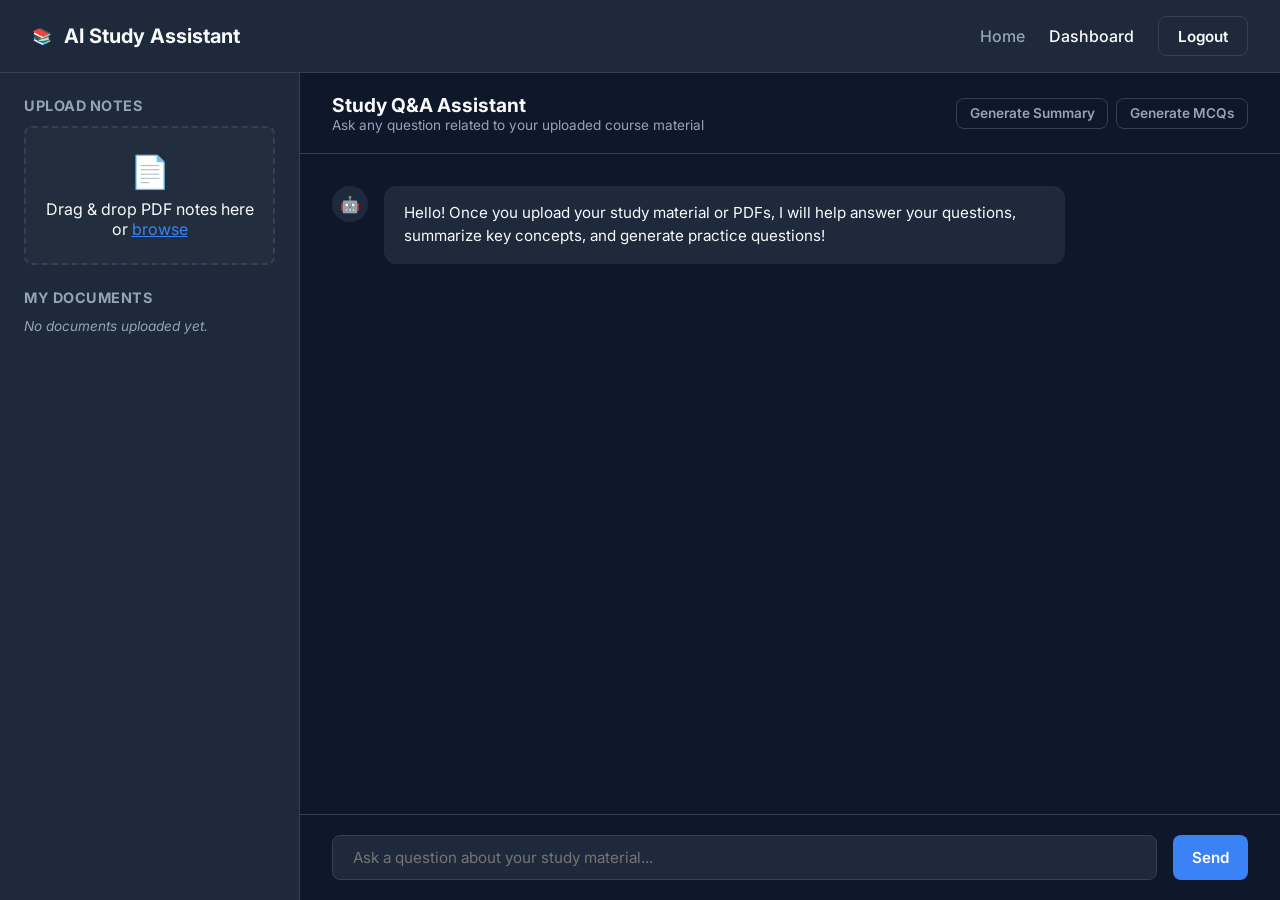
==== frontend/dashboard.html @ 19954a59 "Initial project setup with Flask backend structure and frontend templates" ====
<!DOCTYPE html>
<html lang="en">
<head>
    <meta charset="UTF-8">
    <meta name="viewport" content="width=device-width, initial-scale=1.0">
    <title>Dashboard - AI College Study Assistant</title>
    <link rel="stylesheet" href="css/style.css">
    <link href="https://fonts.googleapis.com/css2?family=Inter:wght@400;500;600;700&display=swap" rel="stylesheet">
</head>
<body class="dashboard-body">
    <!-- Navigation Bar -->
    <header class="navbar">
        <div class="logo">
            <span class="logo-icon">📚</span>
            <h1>AI Study Assistant</h1>
        </div>
        <nav>
            <a href="index.html" class="nav-link">Home</a>
            <a href="dashboard.html" class="nav-link active">Dashboard</a>
            <a href="login.html" class="btn btn-secondary">Logout</a>
        </nav>
    </header>

    <!-- Main Workspace Layout -->
    <div class="app-layout">
        <!-- Sidebar: Upload & Documents List -->
        <aside class="sidebar">
            <div class="sidebar-section">
                <h3>Upload Notes</h3>
                <div class="upload-zone" id="upload-dropzone">
                    <span class="upload-icon">📄</span>
                    <p>Drag & drop PDF notes here or <span class="highlight">browse</span></p>
                    <input type="file" id="pdf-file-input" accept=".pdf" style="display: none;">
                </div>
            </div>

            <div class="sidebar-section">
                <h3>My Documents</h3>
                <div id="document-list" class="document-list">
                    <p class="empty-state">No documents uploaded yet.</p>
                </div>
            </div>
        </aside>

        <!-- Main Chat / Q&A Area -->
        <main class="chat-container">
            <div class="chat-header">
                <div>
                    <h2>Study Q&A Assistant</h2>
                    <p class="subtitle">Ask any question related to your uploaded course material</p>
                </div>
                <div class="chat-actions">
                    <button class="btn btn-sm btn-outline" disabled>Generate Summary</button>
                    <button class="btn btn-sm btn-outline" disabled>Generate MCQs</button>
                </div>
            </div>

            <div class="chat-messages" id="chat-messages">
                <div class="message ai-message">
                    <div class="avatar">🤖</div>
                    <div class="message-content">
                        <p>Hello! Once you upload your study material or PDFs, I will help answer your questions, summarize key concepts, and generate practice questions!</p>
                    </div>
                </div>
            </div>

            <div class="chat-input-area">
                <input type="text" id="chat-input" placeholder="Ask a question about your study material..." autocomplete="off">
                <button id="send-btn" class="btn btn-primary">Send</button>
            </div>
        </main>
    </div>

    <script src="js/main.js"></script>
    <script src="js/chat.js"></script>
</body>
</html>
---- frontend/css/style.css ----
/* AI College Study Assistant Stylesheet */

:root {
    --bg-primary: #0f172a;
    --bg-secondary: #1e293b;
    --bg-card: #1e293b;
    --text-primary: #f8fafc;
    --text-secondary: #94a3b8;
    --accent-color: #3b82f6;
    --accent-hover: #2563eb;
    --border-color: #334155;
    --success-color: #10b981;
    --danger-color: #ef4444;
}

* {
    margin: 0;
    padding: 0;
    box-sizing: border-box;
    font-family: 'Inter', -apple-system, BlinkMacSystemFont, 'Segoe UI', Roboto, sans-serif;
}

body {
    background-color: var(--bg-primary);
    color: var(--text-primary);
    min-height: 100vh;
    display: flex;
    flex-direction: column;
}

/* Navbar */
.navbar {
    display: flex;
    justify-content: space-between;
    align-items: center;
    padding: 1rem 2rem;
    background-color: var(--bg-secondary);
    border-bottom: 1px solid var(--border-color);
}

.logo {
    display: flex;
    align-items: center;
    gap: 0.75rem;
}

.logo h1 {
    font-size: 1.25rem;
    font-weight: 700;
}

nav {
    display: flex;
    align-items: center;
    gap: 1.5rem;
}

.nav-link {
    color: var(--text-secondary);
    text-decoration: none;
    font-weight: 500;
    transition: color 0.2s;
}

.nav-link:hover, .nav-link.active {
    color: var(--text-primary);
}

/* Buttons */
.btn {
    padding: 0.6rem 1.2rem;
    border-radius: 8px;
    font-weight: 600;
    cursor: pointer;
    text-decoration: none;
    border: none;
    transition: all 0.2s ease-in-out;
    display: inline-flex;
    align-items: center;
    justify-content: center;
    font-size: 0.95rem;
}

.btn-primary {
    background-color: var(--accent-color);
    color: #ffffff;
}

.btn-primary:hover {
    background-color: var(--accent-hover);
}

.btn-secondary {
    background-color: transparent;
    border: 1px solid var(--border-color);
    color: var(--text-primary);
}

.btn-secondary:hover {
    background-color: var(--border-color);
}

.btn-outline {
    background: transparent;
    border: 1px solid var(--border-color);
    color: var(--text-secondary);
}

.btn-sm {
    padding: 0.4rem 0.8rem;
    font-size: 0.85rem;
}

.btn-block {
    width: 100%;
}

/* Hero Section */
.hero-section {
    flex: 1;
    display: flex;
    align-items: center;
    justify-content: center;
    text-align: center;
    padding: 3rem 1.5rem;
}

.hero-content {
    max-width: 700px;
}

.badge {
    display: inline-block;
    padding: 0.35rem 0.8rem;
    background-color: rgba(59, 130, 246, 0.15);
    color: var(--accent-color);
    border-radius: 50px;
    font-size: 0.85rem;
    font-weight: 600;
    margin-bottom: 1.5rem;
}

.hero-content h2 {
    font-size: 2.75rem;
    font-weight: 800;
    line-height: 1.2;
    margin-bottom: 1.25rem;
}

.hero-content p {
    color: var(--text-secondary);
    font-size: 1.15rem;
    line-height: 1.6;
    margin-bottom: 2rem;
}

.hero-actions {
    display: flex;
    justify-content: center;
    gap: 1rem;
    margin-bottom: 2rem;
}

/* Status Card */
.status-card {
    display: inline-flex;
    align-items: center;
    gap: 0.6rem;
    background-color: var(--bg-secondary);
    border: 1px solid var(--border-color);
    padding: 0.6rem 1.2rem;
    border-radius: 50px;
    font-size: 0.875rem;
}

.status-dot {
    width: 10px;
    height: 10px;
    border-radius: 50%;
    background-color: #eab308;
}

.status-dot.online {
    background-color: var(--success-color);
    box-shadow: 0 0 8px var(--success-color);
}

.status-dot.offline {
    background-color: var(--danger-color);
}

/* Auth Pages */
.auth-body {
    display: flex;
    align-items: center;
    justify-content: center;
    min-height: 100vh;
}

.auth-card {
    background-color: var(--bg-secondary);
    border: 1px solid var(--border-color);
    border-radius: 12px;
    padding: 2.5rem;
    width: 100%;
    max-width: 420px;
}

.auth-header {
    text-align: center;
    margin-bottom: 2rem;
}

.auth-header h2 {
    font-size: 1.6rem;
    margin-top: 0.5rem;
}

.auth-header p {
    color: var(--text-secondary);
    font-size: 0.9rem;
    margin-top: 0.25rem;
}

.form-group {
    margin-bottom: 1.25rem;
}

.form-group label {
    display: block;
    margin-bottom: 0.5rem;
    font-size: 0.875rem;
    font-weight: 500;
}

.form-group input {
    width: 100%;
    padding: 0.75rem;
    background-color: var(--bg-primary);
    border: 1px solid var(--border-color);
    border-radius: 6px;
    color: var(--text-primary);
    font-size: 0.95rem;
    outline: none;
}

.form-group input:focus {
    border-color: var(--accent-color);
}

.auth-footer {
    margin-top: 1.5rem;
    text-align: center;
    font-size: 0.875rem;
    color: var(--text-secondary);
}

.auth-footer a {
    color: var(--accent-color);
    text-decoration: none;
}

/* Dashboard Layout */
.app-layout {
    display: flex;
    flex: 1;
    overflow: hidden;
}

.sidebar {
    width: 300px;
    background-color: var(--bg-secondary);
    border-right: 1px solid var(--border-color);
    padding: 1.5rem;
    display: flex;
    flex-direction: column;
    gap: 1.5rem;
}

.sidebar-section h3 {
    font-size: 0.9rem;
    text-transform: uppercase;
    color: var(--text-secondary);
    margin-bottom: 0.75rem;
    letter-spacing: 0.5px;
}

.upload-zone {
    border: 2px dashed var(--border-color);
    border-radius: 8px;
    padding: 1.5rem 1rem;
    text-align: center;
    cursor: pointer;
    background-color: rgba(255, 255, 255, 0.02);
    transition: border-color 0.2s;
}

.upload-zone:hover {
    border-color: var(--accent-color);
}

.upload-icon {
    font-size: 2rem;
    display: block;
    margin-bottom: 0.5rem;
}

.highlight {
    color: var(--accent-color);
    text-decoration: underline;
}

.document-list .empty-state {
    color: var(--text-secondary);
    font-size: 0.85rem;
    font-style: italic;
}

/* Chat Area */
.chat-container {
    flex: 1;
    display: flex;
    flex-direction: column;
    background-color: var(--bg-primary);
}

.chat-header {
    padding: 1.25rem 2rem;
    border-bottom: 1px solid var(--border-color);
    display: flex;
    justify-content: space-between;
    align-items: center;
}

.chat-header h2 {
    font-size: 1.2rem;
}

.subtitle {
    color: var(--text-secondary);
    font-size: 0.85rem;
}

.chat-actions {
    display: flex;
    gap: 0.5rem;
}

.chat-messages {
    flex: 1;
    padding: 2rem;
    overflow-y: auto;
    display: flex;
    flex-direction: column;
    gap: 1.25rem;
}

.message {
    display: flex;
    gap: 1rem;
    max-width: 80%;
}

.ai-message {
    align-self: flex-start;
}

.avatar {
    width: 36px;
    height: 36px;
    border-radius: 50%;
    background-color: var(--bg-secondary);
    display: flex;
    align-items: center;
    justify-content: center;
    flex-shrink: 0;
}

.message-content {
    background-color: var(--bg-secondary);
    padding: 1rem 1.25rem;
    border-radius: 12px;
    line-height: 1.5;
    font-size: 0.95rem;
}

.chat-input-area {
    padding: 1.25rem 2rem;
    border-top: 1px solid var(--border-color);
    display: flex;
    gap: 1rem;
}

.chat-input-area input {
    flex: 1;
    padding: 0.75rem 1.25rem;
    background-color: var(--bg-secondary);
    border: 1px solid var(--border-color);
    border-radius: 8px;
    color: var(--text-primary);
    font-size: 0.95rem;
    outline: none;
}

.chat-input-area input:focus {
    border-color: var(--accent-color);
}
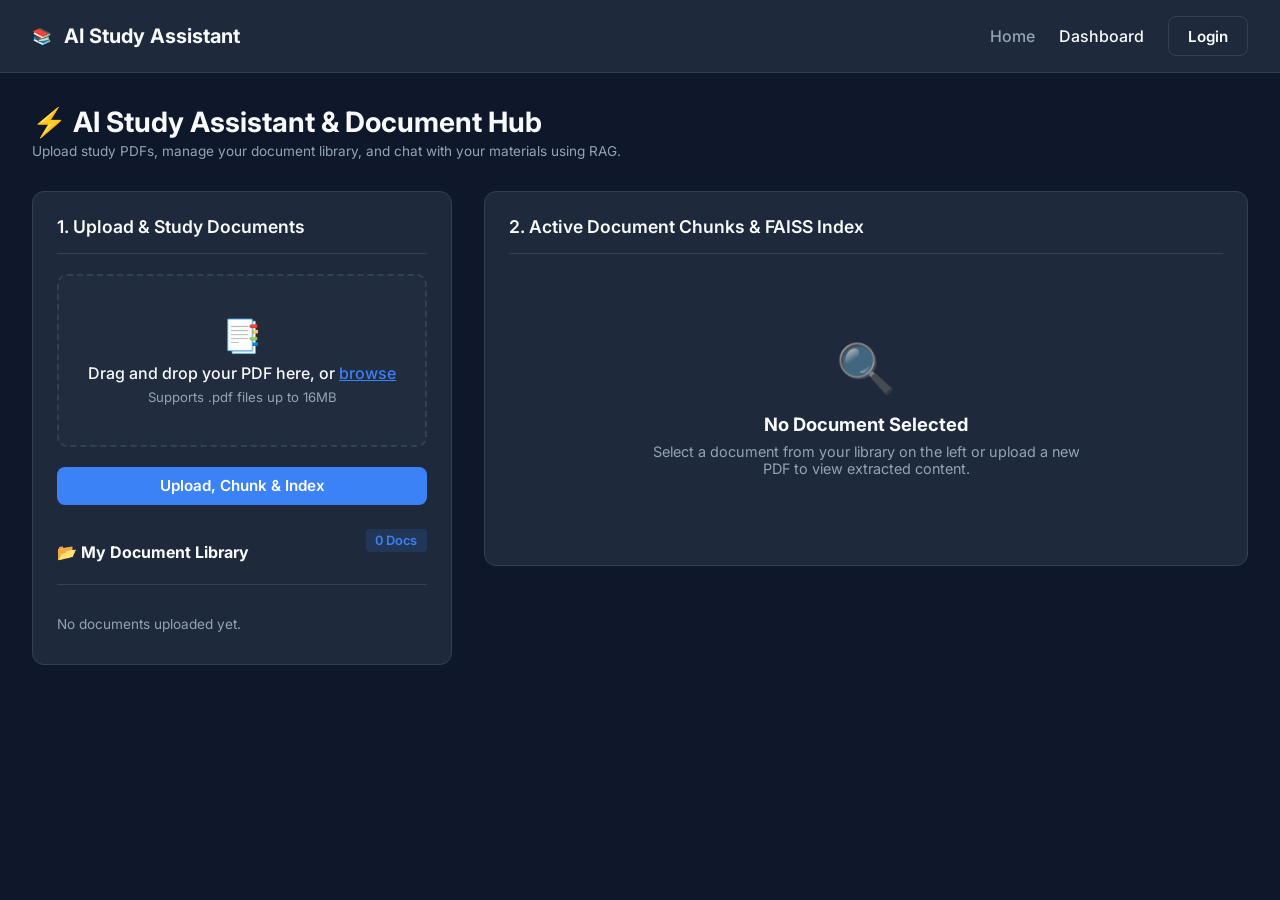
==== commit 8ddeb1f1: "feat(rag): repair and complete AI College Study Assistant RAG pipeline with security, auth, study fe" ====
--- a/frontend/dashboard.html
+++ b/frontend/dashboard.html
@@ -3,12 +3,12 @@
 <head>
     <meta charset="UTF-8">
     <meta name="viewport" content="width=device-width, initial-scale=1.0">
-    <title>Dashboard - AI College Study Assistant</title>
+    <title>FAISS Semantic Retrieval - AI College Study Assistant</title>
     <link rel="stylesheet" href="css/style.css">
     <link href="https://fonts.googleapis.com/css2?family=Inter:wght@400;500;600;700&display=swap" rel="stylesheet">
 </head>
 <body class="dashboard-body">
-    <!-- Navigation Bar -->
+    <!-- Top Navigation -->
     <header class="navbar">
         <div class="logo">
             <span class="logo-icon">📚</span>
@@ -17,61 +17,380 @@
         <nav>
             <a href="index.html" class="nav-link">Home</a>
             <a href="dashboard.html" class="nav-link active">Dashboard</a>
-            <a href="login.html" class="btn btn-secondary">Logout</a>
+            <div id="user-nav-area" class="user-nav-box">
+                <span id="user-display-name" class="user-profile-badge hidden">Student</span>
+                <button id="logout-btn" class="btn btn-secondary btn-sm hidden">Logout</button>
+                <a href="login.html" id="login-nav-btn" class="btn btn-secondary">Login</a>
+            </div>
         </nav>
     </header>
 
-    <!-- Main Workspace Layout -->
-    <div class="app-layout">
-        <!-- Sidebar: Upload & Documents List -->
-        <aside class="sidebar">
-            <div class="sidebar-section">
-                <h3>Upload Notes</h3>
-                <div class="upload-zone" id="upload-dropzone">
-                    <span class="upload-icon">📄</span>
-                    <p>Drag & drop PDF notes here or <span class="highlight">browse</span></p>
-                    <input type="file" id="pdf-file-input" accept=".pdf" style="display: none;">
-                </div>
-            </div>
-
-            <div class="sidebar-section">
-                <h3>My Documents</h3>
-                <div id="document-list" class="document-list">
-                    <p class="empty-state">No documents uploaded yet.</p>
-                </div>
-            </div>
-        </aside>
-
-        <!-- Main Chat / Q&A Area -->
-        <main class="chat-container">
-            <div class="chat-header">
+    <!-- Main Workspace -->
+    <main class="dashboard-container">
+        <div class="container-header">
+            <h2>⚡ AI Study Assistant & Document Hub</h2>
+            <p class="subtitle">Upload study PDFs, manage your document library, and chat with your materials using RAG.</p>
+        </div>
+
+        <div class="dashboard-grid">
+            <!-- Left Card: Upload & Document Library -->
+            <section class="card upload-card">
+                <div class="card-header">
+                    <h3>1. Upload & Study Documents</h3>
+                </div>
+
+                <div class="upload-dropzone" id="dropzone">
+                    <span class="upload-icon">📑</span>
+                    <p class="dropzone-text">Drag and drop your PDF here, or <span class="highlight">browse</span></p>
+                    <p class="dropzone-subtext">Supports .pdf files up to 16MB</p>
+                    <input type="file" id="pdf-file-input" accept=".pdf" class="file-input-hidden">
+                </div>
+
+                <!-- Selected File Display -->
+                <div id="selected-file-info" class="selected-file-info hidden">
+                    <span class="file-icon">📎</span>
+                    <span id="selected-file-name" class="file-name">filename.pdf</span>
+                    <span id="selected-file-size" class="file-size">(0 KB)</span>
+                    <button type="button" id="remove-file-btn" class="btn-icon" title="Remove file">✕</button>
+                </div>
+
+                <!-- Upload Trigger Button -->
+                <div class="upload-actions">
+                    <button id="upload-btn" class="btn btn-primary btn-block" disabled>
+                        <span>Upload, Chunk & Index</span>
+                    </button>
+                </div>
+
+                <!-- Status & Alerts -->
+                <div id="status-box" class="status-box hidden">
+                    <div class="status-icon" id="status-icon">⏳</div>
+                    <div class="status-content">
+                        <p id="status-title" class="status-title">Processing...</p>
+                        <p id="status-details" class="status-details"></p>
+                    </div>
+                </div>
+
+                <!-- Document Library List -->
+                <div class="doc-library-section">
+                    <div class="card-header" style="margin-top: 1.5rem; padding-bottom: 0.5rem;">
+                        <h4>📂 My Document Library</h4>
+                        <span class="badge badge-info" id="doc-library-count">0 Docs</span>
+                    </div>
+                    <div id="doc-library-list" class="doc-list">
+                        <p class="text-muted" style="font-size: 0.85rem; padding: 0.5rem 0;">No documents uploaded yet.</p>
+                    </div>
+                </div>
+            </section>
+
+            <!-- Right Card: Extracted Content Viewer -->
+            <section class="card results-card">
+                <div class="card-header">
+                    <h3>2. Active Document Chunks & FAISS Index</h3>
+                    <div id="stats-badges" class="stats-badges hidden">
+                        <span class="badge badge-info" id="badge-pages">0 Pages</span>
+                        <span class="badge badge-accent" id="badge-chunks">0 Chunks</span>
+                        <span class="badge badge-warning" id="badge-embeddings">Embeddings</span>
+                        <span class="badge badge-purple" id="badge-faiss">FAISS Index</span>
+                    </div>
+                </div>
+
+                <!-- Empty State Placeholder -->
+                <div id="empty-results-state" class="empty-results-state">
+                    <span class="empty-icon">🔍</span>
+                    <h4>No Document Selected</h4>
+                    <p>Select a document from your library on the left or upload a new PDF to view extracted content.</p>
+                </div>
+
+                <!-- Results Content (hidden until upload/selection completes) -->
+                <div id="results-wrapper" class="results-wrapper hidden">
+                    <!-- Document Metadata Summary -->
+                    <div class="doc-meta-bar">
+                        <div>
+                            <strong id="meta-filename">filename.pdf</strong>
+                            <p id="meta-doc-id" class="text-muted" style="font-family: monospace; font-size: 0.8rem;"></p>
+                            <p id="meta-status-message" class="text-muted"></p>
+                        </div>
+                        <div class="doc-meta-actions" style="display: flex; gap: 0.5rem; align-items: center; flex-wrap: wrap;">
+                            <button id="generate-summary-btn" class="btn btn-sm btn-primary">⚡ Generate Summary</button>
+                            <button id="generate-mcqs-btn-top" class="btn btn-sm btn-accent">🎯 Practice MCQs</button>
+                            <button id="generate-questions-btn-top" class="btn btn-sm btn-warning">⭐ Important Questions</button>
+                            <button id="copy-text-btn" class="btn btn-sm btn-secondary">📋 Copy Text</button>
+                        </div>
+                    </div>
+
+                    <!-- View Mode Tabs -->
+                    <div class="view-tabs">
+                        <button class="tab-btn active" data-tab="summary-view">📝 AI Study Summary</button>
+                        <button class="tab-btn" data-tab="mcqs-view">🎯 Practice MCQs</button>
+                        <button class="tab-btn" data-tab="questions-view">⭐ Important Questions</button>
+                        <button class="tab-btn" data-tab="chunks-view">RAG Chunks Preview</button>
+                        <button class="tab-btn" data-tab="pages-view">Page-by-Page View</button>
+                        <button class="tab-btn" data-tab="full-view">Full Text View</button>
+                    </div>
+
+                    <!-- Tab 0: AI Study Summary -->
+                    <div id="summary-view" class="tab-content active">
+                        <div id="summary-empty-prompt" class="summary-empty-prompt">
+                            <span style="font-size: 2rem; margin-bottom: 0.5rem; display: block;">📑</span>
+                            <p>Generate a structured college study summary with key concepts, definitions, and exam points.</p>
+                            <button id="generate-summary-btn-inner" class="btn btn-primary" style="margin-top: 0.75rem;">⚡ Generate Summary</button>
+                        </div>
+                        <div id="summary-loading" class="status-box hidden" style="margin-top: 1rem;">
+                            <div class="status-icon">⏳</div>
+                            <div class="status-content">
+                                <p class="status-title">Generating Study Summary with Gemini...</p>
+                                <p class="status-details">Synthesizing overview, key concepts, definitions, and revision points.</p>
+                            </div>
+                        </div>
+                        <div id="summary-content-wrapper" class="summary-content-wrapper hidden">
+                            <div class="summary-toolbar" style="display: flex; justify-content: space-between; align-items: center; margin-bottom: 1rem;">
+                                <div style="display: flex; align-items: center; gap: 0.5rem;">
+                                    <span class="badge badge-accent" id="summary-strategy-badge">Direct Summary</span>
+                                    <span class="badge badge-info" id="summary-pages-badge">0 Pages</span>
+                                </div>
+                                <button id="copy-summary-btn" class="btn btn-sm btn-secondary">📋 Copy Summary</button>
+                            </div>
+                            <div id="summary-text-body" class="summary-text-body markdown-body"></div>
+                            <div id="summary-sources-container" class="sources-container" style="margin-top: 1.25rem;">
+                                <span class="sources-label">📚 Source References:</span>
+                                <div id="summary-sources-list" style="display: flex; flex-wrap: wrap; gap: 0.4rem; margin-top: 0.4rem;"></div>
+                            </div>
+                        </div>
+                    </div>
+
+                    <!-- Tab 0.5: Practice MCQs & Quiz -->
+                    <div id="mcqs-view" class="tab-content">
+                        <!-- MCQ Configuration Bar -->
+                        <div class="mcq-config-bar">
+                            <div class="mcq-config-inputs">
+                                <div class="config-group">
+                                    <label for="mcq-count-select">Questions:</label>
+                                    <select id="mcq-count-select" class="form-select">
+                                        <option value="5" selected>5 Questions</option>
+                                        <option value="10">10 Questions</option>
+                                        <option value="15">15 Questions</option>
+                                        <option value="20">20 Questions</option>
+                                    </select>
+                                </div>
+                                <div class="config-group">
+                                    <label for="mcq-difficulty-select">Difficulty:</label>
+                                    <select id="mcq-difficulty-select" class="form-select">
+                                        <option value="easy">Easy (Definitions & Recall)</option>
+                                        <option value="medium" selected>Medium (Concepts & Mechanisms)</option>
+                                        <option value="hard">Hard (Analysis & Distinctions)</option>
+                                        <option value="mixed">Mixed (All Levels)</option>
+                                    </select>
+                                </div>
+                            </div>
+                            <button id="generate-mcqs-btn" class="btn btn-primary">⚡ Generate Quiz</button>
+                        </div>
+
+                        <!-- MCQ Empty State -->
+                        <div id="mcqs-empty-prompt" class="summary-empty-prompt" style="margin-top: 1rem;">
+                            <span style="font-size: 2rem; margin-bottom: 0.5rem; display: block;">🎯</span>
+                            <p>Generate grounded practice questions tailored to this document to test your knowledge.</p>
+                        </div>
+
+                        <!-- MCQ Loading State -->
+                        <div id="mcqs-loading" class="status-box hidden" style="margin-top: 1rem;">
+                            <div class="status-icon">⏳</div>
+                            <div class="status-content">
+                                <p class="status-title">Generating Practice MCQs with Gemini...</p>
+                                <p class="status-details">Extracting key concepts, plausible distractors, and source page citations.</p>
+                            </div>
+                        </div>
+
+                        <!-- Interactive Quiz Workspace -->
+                        <div id="quiz-wrapper" class="quiz-wrapper hidden" style="margin-top: 1.25rem;">
+                            <!-- Quiz Status Header -->
+                            <div class="quiz-header">
+                                <div>
+                                    <span class="quiz-progress-text" id="quiz-progress-text">Question 1 of 5</span>
+                                    <span class="badge badge-accent" id="quiz-difficulty-badge" style="margin-left: 0.5rem;">Medium</span>
+                                </div>
+                                <div class="quiz-score-badge" id="quiz-score-display">Score: 0 / 0</div>
+                            </div>
+
+                            <!-- Active Question Card -->
+                            <div class="quiz-question-card">
+                                <h4 id="quiz-question-title" class="quiz-question-title">Question text here...</h4>
+                                
+                                <div id="quiz-options-container" class="quiz-options-container">
+                                    <!-- Options rendered dynamically -->
+                                </div>
+
+                                <!-- Feedback & Explanation Banner -->
+                                <div id="quiz-feedback-box" class="quiz-feedback-box hidden">
+                                    <div class="feedback-header" id="feedback-header">
+                                        <span id="feedback-icon">✅</span>
+                                        <strong id="feedback-verdict">Correct!</strong>
+                                    </div>
+                                    <p id="feedback-explanation" class="feedback-explanation"></p>
+                                    <div id="feedback-source" class="feedback-source">
+                                        <span class="source-tag" id="feedback-source-tag">📄 Document.pdf (Page 1)</span>
+                                    </div>
+                                </div>
+
+                                <!-- Quiz Navigation Buttons -->
+                                <div class="quiz-nav-bar">
+                                    <button id="quiz-prev-btn" class="btn btn-secondary btn-sm" disabled>◀ Previous</button>
+                                    <div style="display: flex; gap: 0.5rem;">
+                                        <button id="quiz-restart-btn" class="btn btn-secondary btn-sm">🔄 Restart Quiz</button>
+                                        <button id="quiz-next-btn" class="btn btn-primary btn-sm">Next ▶</button>
+                                    </div>
+                                </div>
+                            </div>
+                        </div>
+                    </div>
+
+                    <!-- Tab 0.7: Important Questions & Exam Revision -->
+                    <div id="questions-view" class="tab-content">
+                        <!-- Questions Configuration Bar -->
+                        <div class="mcq-config-bar">
+                            <div class="mcq-config-inputs">
+                                <div class="config-group">
+                                    <label for="question-count-select">Questions:</label>
+                                    <select id="question-count-select" class="form-select">
+                                        <option value="5">5 Questions</option>
+                                        <option value="10" selected>10 Questions</option>
+                                        <option value="15">15 Questions</option>
+                                        <option value="20">20 Questions</option>
+                                    </select>
+                                </div>
+                                <div class="config-group">
+                                    <label for="question-type-select">Type:</label>
+                                    <select id="question-type-select" class="form-select">
+                                        <option value="mixed" selected>Mixed (Short, Long, Conceptual)</option>
+                                        <option value="short">Short Answer</option>
+                                        <option value="long">Long / Descriptive</option>
+                                        <option value="conceptual">Conceptual & Analytical</option>
+                                        <option value="definition">Definitions & Terminology</option>
+                                    </select>
+                                </div>
+                            </div>
+                            <button id="generate-questions-btn" class="btn btn-warning">⚡ Generate Questions</button>
+                        </div>
+
+                        <!-- Questions Empty State -->
+                        <div id="questions-empty-prompt" class="summary-empty-prompt" style="margin-top: 1rem;">
+                            <span style="font-size: 2rem; margin-bottom: 0.5rem; display: block;">⭐</span>
+                            <p>Identify high-priority exam questions and key revision topics from this document.</p>
+                        </div>
+
+                        <!-- Questions Loading State -->
+                        <div id="questions-loading" class="status-box hidden" style="margin-top: 1rem;">
+                            <div class="status-icon">⏳</div>
+                            <div class="status-content">
+                                <p class="status-title">Generating Important Exam Questions with Gemini...</p>
+                                <p class="status-details">Analyzing core concepts, ranking revision priority, and mapping source pages.</p>
+                            </div>
+                        </div>
+
+                        <!-- Questions Results Container -->
+                        <div id="questions-content-wrapper" class="questions-content-wrapper hidden" style="margin-top: 1.25rem;">
+                            <div class="summary-toolbar" style="display: flex; justify-content: space-between; align-items: center; margin-bottom: 1rem;">
+                                <div style="display: flex; align-items: center; gap: 0.5rem;">
+                                    <span class="badge badge-warning" id="questions-count-badge">0 Questions</span>
+                                    <span class="badge badge-info" id="questions-type-badge">Mixed</span>
+                                </div>
+                                <button id="copy-questions-btn" class="btn btn-sm btn-secondary">📋 Copy All Questions</button>
+                            </div>
+
+                            <div id="questions-list-container" class="questions-list-container">
+                                <!-- Rendered priority groups and question cards -->
+                            </div>
+                        </div>
+                    </div>
+
+                    <!-- Tab 1: RAG Chunks View -->
+                    <div id="chunks-view" class="tab-content">
+                        <div id="chunks-container" class="chunks-container">
+                            <!-- Chunk cards rendered dynamically -->
+                        </div>
+                    </div>
+
+                    <!-- Tab 2: Page-by-Page View -->
+                    <div id="pages-view" class="tab-content">
+                        <div id="pages-container" class="pages-container">
+                            <!-- Page cards rendered dynamically -->
+                        </div>
+                    </div>
+
+                    <!-- Tab 3: Full Text View -->
+                    <div id="full-view" class="tab-content">
+                        <textarea id="full-text-area" class="full-text-area" readonly placeholder="Extracted text will appear here..."></textarea>
+                    </div>
+                </div>
+            </section>
+        </div>
+
+        <!-- Section 3: AI Study Assistant Q&A (RAG + Gemini) -->
+        <section id="search-section" class="card search-card hidden" style="margin-top: 2rem;">
+            <div class="card-header">
                 <div>
-                    <h2>Study Q&A Assistant</h2>
-                    <p class="subtitle">Ask any question related to your uploaded course material</p>
-                </div>
-                <div class="chat-actions">
-                    <button class="btn btn-sm btn-outline" disabled>Generate Summary</button>
-                    <button class="btn btn-sm btn-outline" disabled>Generate MCQs</button>
-                </div>
-            </div>
-
-            <div class="chat-messages" id="chat-messages">
-                <div class="message ai-message">
-                    <div class="avatar">🤖</div>
-                    <div class="message-content">
-                        <p>Hello! Once you upload your study material or PDFs, I will help answer your questions, summarize key concepts, and generate practice questions!</p>
-                    </div>
-                </div>
-            </div>
-
-            <div class="chat-input-area">
-                <input type="text" id="chat-input" placeholder="Ask a question about your study material..." autocomplete="off">
-                <button id="send-btn" class="btn btn-primary">Send</button>
-            </div>
-        </main>
-    </div>
+                    <h3>🤖 3. Ask AI Study Assistant (RAG Pipeline)</h3>
+                    <p class="subtitle" style="margin-top: 0.2rem;">
+                        Ask any question about your active document. FAISS retrieves relevant context and Google Gemini generates a grounded answer with source citations.
+                    </p>
+                </div>
+            </div>
+
+            <div class="search-form">
+                <div class="search-input-group">
+                    <input type="text" id="search-query-input" placeholder="e.g., What is process scheduling and round robin?" autocomplete="off">
+                    <button id="search-btn" class="btn btn-primary">Ask AI Assistant</button>
+                </div>
+            </div>
+
+            <!-- Search Status & Results -->
+            <div id="search-status" class="status-box hidden" style="margin-top: 1rem;">
+                <div class="status-icon" id="search-status-icon">⏳</div>
+                <div class="status-content">
+                    <p id="search-status-text" class="status-title">Retrieving context & generating answer with Gemini...</p>
+                </div>
+            </div>
+
+            <!-- AI Generated Answer Card -->
+            <div id="ai-answer-wrapper" class="hidden" style="margin-top: 1.5rem;">
+                <div class="ai-answer-card">
+                    <div class="ai-answer-header">
+                        <div style="display: flex; align-items: center; gap: 0.5rem;">
+                            <span style="font-size: 1.2rem;">✨</span>
+                            <strong>Latest AI Generated Answer</strong>
+                        </div>
+                        <span class="badge badge-accent" id="ai-status-badge">Grounded RAG</span>
+                    </div>
+                    <div id="ai-answer-text" class="ai-answer-body"></div>
+                    <div id="ai-sources-container" class="sources-container hidden">
+                        <span class="sources-label">📚 Sources:</span>
+                        <div id="ai-sources-list" style="display: flex; flex-wrap: wrap; gap: 0.4rem;"></div>
+                    </div>
+                </div>
+            </div>
+
+            <!-- Conversation History Thread -->
+            <div id="chat-history-section" class="hidden" style="margin-top: 1.5rem;">
+                <div class="card-header" style="padding-bottom: 0.5rem; margin-bottom: 0.75rem;">
+                    <h4>💬 Conversation History</h4>
+                    <span class="badge badge-info" id="chat-history-count">0 Messages</span>
+                </div>
+                <div id="chat-history-wrapper" class="chat-history-wrapper">
+                    <!-- Message bubbles rendered here -->
+                </div>
+            </div>
+
+            <div id="search-results-wrapper" class="search-results-wrapper hidden" style="margin-top: 1.5rem;">
+                <div class="search-results-header">
+                    <h4>Retrieved Context Chunks (FAISS)</h4>
+                    <span class="badge badge-info" id="search-result-count">0 Results</span>
+                </div>
+                <div id="search-results-container" class="search-results-container">
+                    <!-- Retrieved chunk cards rendered here -->
+                </div>
+            </div>
+        </section>
+    </main>
 
     <script src="js/main.js"></script>
-    <script src="js/chat.js"></script>
 </body>
 </html>
--- a/frontend/css/style.css
+++ b/frontend/css/style.css
@@ -405,3 +405,1069 @@
 .chat-input-area input:focus {
     border-color: var(--accent-color);
 }
+
+/* =========================================================
+   PDF Upload & Extraction Dashboard Components
+========================================================= */
+
+.dashboard-container {
+    flex: 1;
+    max-width: 1400px;
+    width: 100%;
+    margin: 0 auto;
+    padding: 2rem;
+}
+
+.container-header {
+    margin-bottom: 2rem;
+}
+
+.container-header h2 {
+    font-size: 1.75rem;
+    font-weight: 700;
+    margin-bottom: 0.25rem;
+}
+
+.dashboard-grid {
+    display: grid;
+    grid-template-columns: 420px 1fr;
+    gap: 2rem;
+    align-items: start;
+}
+
+@media (max-width: 960px) {
+    .dashboard-grid {
+        grid-template-columns: 1fr;
+    }
+}
+
+.card {
+    background-color: var(--bg-secondary);
+    border: 1px solid var(--border-color);
+    border-radius: 12px;
+    padding: 1.5rem;
+}
+
+.card-header {
+    display: flex;
+    justify-content: space-between;
+    align-items: center;
+    padding-bottom: 1rem;
+    margin-bottom: 1.25rem;
+    border-bottom: 1px solid var(--border-color);
+}
+
+.card-header h3 {
+    font-size: 1.1rem;
+    font-weight: 600;
+}
+
+/* Upload Dropzone */
+.upload-dropzone {
+    border: 2px dashed var(--border-color);
+    border-radius: 10px;
+    padding: 2.5rem 1.5rem;
+    text-align: center;
+    cursor: pointer;
+    background-color: rgba(255, 255, 255, 0.015);
+    transition: all 0.2s ease-in-out;
+}
+
+.upload-dropzone:hover, .upload-dropzone.dragover {
+    border-color: var(--accent-color);
+    background-color: rgba(59, 130, 246, 0.05);
+}
+
+.dropzone-text {
+    font-weight: 500;
+    font-size: 1rem;
+    margin-top: 0.5rem;
+}
+
+.dropzone-subtext {
+    color: var(--text-secondary);
+    font-size: 0.825rem;
+    margin-top: 0.35rem;
+}
+
+.file-input-hidden {
+    display: none;
+}
+
+/* Selected File Info */
+.selected-file-info {
+    display: flex;
+    align-items: center;
+    gap: 0.75rem;
+    background-color: var(--bg-primary);
+    border: 1px solid var(--border-color);
+    border-radius: 8px;
+    padding: 0.75rem 1rem;
+    margin-top: 1rem;
+    font-size: 0.9rem;
+}
+
+.file-icon {
+    font-size: 1.25rem;
+}
+
+.file-name {
+    flex: 1;
+    white-space: nowrap;
+    overflow: hidden;
+    text-overflow: ellipsis;
+    font-weight: 500;
+}
+
+.file-size {
+    color: var(--text-secondary);
+    font-size: 0.8rem;
+}
+
+.btn-icon {
+    background: transparent;
+    border: none;
+    color: var(--text-secondary);
+    cursor: pointer;
+    font-size: 1rem;
+    padding: 0.2rem 0.4rem;
+    border-radius: 4px;
+}
+
+.btn-icon:hover {
+    color: var(--danger-color);
+}
+
+.upload-actions {
+    margin-top: 1.25rem;
+}
+
+/* Status Box */
+.status-box {
+    display: flex;
+    align-items: flex-start;
+    gap: 0.85rem;
+    padding: 1rem;
+    border-radius: 8px;
+    margin-top: 1.25rem;
+    font-size: 0.9rem;
+    border: 1px solid var(--border-color);
+    background-color: var(--bg-primary);
+}
+
+.status-box.loading {
+    border-color: var(--accent-color);
+    background-color: rgba(59, 130, 246, 0.1);
+}
+
+.status-box.success {
+    border-color: var(--success-color);
+    background-color: rgba(16, 185, 129, 0.1);
+}
+
+.status-box.error {
+    border-color: var(--danger-color);
+    background-color: rgba(239, 68, 68, 0.1);
+}
+
+.status-title {
+    font-weight: 600;
+    margin-bottom: 0.2rem;
+}
+
+.status-details {
+    color: var(--text-secondary);
+    font-size: 0.85rem;
+    word-break: break-word;
+}
+
+/* Badges */
+.stats-badges {
+    display: flex;
+    gap: 0.5rem;
+    flex-wrap: wrap;
+}
+
+.badge-info {
+    background-color: rgba(59, 130, 246, 0.15);
+    color: var(--accent-color);
+    padding: 0.25rem 0.6rem;
+    border-radius: 4px;
+    font-size: 0.8rem;
+    font-weight: 600;
+}
+
+.badge-accent {
+    background-color: rgba(16, 185, 129, 0.15);
+    color: var(--success-color);
+    padding: 0.25rem 0.6rem;
+    border-radius: 4px;
+    font-size: 0.8rem;
+    font-weight: 600;
+}
+
+.badge-warning {
+    background-color: rgba(234, 179, 8, 0.15);
+    color: #eab308;
+    padding: 0.25rem 0.6rem;
+    border-radius: 4px;
+    font-size: 0.8rem;
+    font-weight: 600;
+}
+
+.badge-purple {
+    background-color: rgba(168, 85, 247, 0.15);
+    color: #a855f7;
+    padding: 0.25rem 0.6rem;
+    border-radius: 4px;
+    font-size: 0.8rem;
+    font-weight: 600;
+}
+
+/* Chunks Container */
+.chunks-container {
+    display: flex;
+    flex-direction: column;
+    gap: 1rem;
+    max-height: 550px;
+    overflow-y: auto;
+    padding-right: 0.5rem;
+}
+
+.chunk-card {
+    background-color: var(--bg-primary);
+    border: 1px solid var(--border-color);
+    border-left: 4px solid var(--accent-color);
+    border-radius: 8px;
+    overflow: hidden;
+}
+
+.chunk-card-header {
+    display: flex;
+    justify-content: space-between;
+    align-items: center;
+    padding: 0.6rem 1rem;
+    background-color: rgba(255, 255, 255, 0.03);
+    border-bottom: 1px solid var(--border-color);
+    font-size: 0.85rem;
+    font-weight: 600;
+}
+
+.chunk-badge {
+    background-color: rgba(59, 130, 246, 0.2);
+    color: var(--accent-color);
+    padding: 0.15rem 0.5rem;
+    border-radius: 4px;
+    font-size: 0.75rem;
+    font-weight: 700;
+}
+
+.chunk-card-body {
+    padding: 1rem;
+    font-size: 0.9rem;
+    line-height: 1.6;
+    color: var(--text-primary);
+    white-space: pre-wrap;
+    word-break: break-word;
+    font-family: ui-monospace, SFMono-Regular, Menlo, Monaco, Consolas, monospace;
+}
+
+/* Empty State */
+.empty-results-state {
+    text-align: center;
+    padding: 4rem 2rem;
+    color: var(--text-secondary);
+}
+
+.empty-icon {
+    font-size: 3rem;
+    display: block;
+    margin-bottom: 1rem;
+    opacity: 0.6;
+}
+
+.empty-results-state h4 {
+    color: var(--text-primary);
+    font-size: 1.15rem;
+    margin-bottom: 0.5rem;
+}
+
+.empty-results-state p {
+    font-size: 0.9rem;
+    max-width: 450px;
+    margin: 0 auto;
+}
+
+/* Results Content */
+.results-wrapper {
+    display: flex;
+    flex-direction: column;
+    gap: 1.25rem;
+}
+
+.doc-meta-bar {
+    display: flex;
+    justify-content: space-between;
+    align-items: center;
+    padding: 0.75rem 1rem;
+    background-color: var(--bg-primary);
+    border-radius: 8px;
+    border: 1px solid var(--border-color);
+}
+
+.text-muted {
+    color: var(--text-secondary);
+    font-size: 0.85rem;
+    margin-top: 0.2rem;
+}
+
+/* View Tabs */
+.view-tabs {
+    display: flex;
+    gap: 0.5rem;
+    border-bottom: 1px solid var(--border-color);
+    padding-bottom: 0.5rem;
+}
+
+.tab-btn {
+    background: transparent;
+    border: none;
+    color: var(--text-secondary);
+    padding: 0.5rem 1rem;
+    font-weight: 600;
+    font-size: 0.9rem;
+    cursor: pointer;
+    border-radius: 6px;
+    transition: all 0.2s;
+}
+
+.tab-btn:hover {
+    color: var(--text-primary);
+}
+
+.tab-btn.active {
+    color: var(--accent-color);
+    background-color: rgba(59, 130, 246, 0.1);
+}
+
+.tab-content {
+    display: none;
+}
+
+.tab-content.active {
+    display: block;
+}
+
+/* Page Cards */
+.pages-container {
+    display: flex;
+    flex-direction: column;
+    gap: 1rem;
+    max-height: 550px;
+    overflow-y: auto;
+    padding-right: 0.5rem;
+}
+
+.page-card {
+    background-color: var(--bg-primary);
+    border: 1px solid var(--border-color);
+    border-radius: 8px;
+    overflow: hidden;
+}
+
+.page-card-header {
+    display: flex;
+    justify-content: space-between;
+    align-items: center;
+    padding: 0.6rem 1rem;
+    background-color: rgba(255, 255, 255, 0.03);
+    border-bottom: 1px solid var(--border-color);
+    font-size: 0.85rem;
+    font-weight: 600;
+}
+
+.page-card-body {
+    padding: 1rem;
+    font-size: 0.9rem;
+    line-height: 1.6;
+    color: var(--text-primary);
+    white-space: pre-wrap;
+    word-break: break-word;
+    font-family: ui-monospace, SFMono-Regular, Menlo, Monaco, Consolas, monospace;
+}
+
+.page-meta {
+    color: var(--text-secondary);
+    font-weight: 400;
+    font-size: 0.8rem;
+}
+
+/* Full Text View Area */
+.full-text-area {
+    width: 100%;
+    height: 500px;
+    padding: 1rem;
+    background-color: var(--bg-primary);
+    border: 1px solid var(--border-color);
+    border-radius: 8px;
+    color: var(--text-primary);
+    font-family: ui-monospace, SFMono-Regular, Menlo, Monaco, Consolas, monospace;
+    font-size: 0.9rem;
+    line-height: 1.6;
+    resize: vertical;
+    outline: none;
+}
+
+.full-text-area:focus {
+    border-color: var(--accent-color);
+}
+
+/* Utility classes */
+.hidden {
+    display: none !important;
+}
+
+/* =========================================================
+   Semantic Search & Retrieval Styles
+========================================================= */
+
+.search-input-group {
+    display: flex;
+    gap: 0.75rem;
+}
+
+.search-input-group input {
+    flex: 1;
+    padding: 0.85rem 1.25rem;
+    background-color: var(--bg-primary);
+    border: 1px solid var(--border-color);
+    border-radius: 8px;
+    color: var(--text-primary);
+    font-size: 0.95rem;
+    outline: none;
+}
+
+.search-input-group input:focus {
+    border-color: var(--accent-color);
+}
+
+.retrieval-note {
+    background-color: rgba(59, 130, 246, 0.08);
+    border-left: 3px solid var(--accent-color);
+    padding: 0.75rem 1rem;
+    border-radius: 4px;
+    font-size: 0.875rem;
+    color: var(--text-secondary);
+    margin-bottom: 1rem;
+}
+
+.search-results-header {
+    display: flex;
+    justify-content: space-between;
+    align-items: center;
+    margin-bottom: 0.75rem;
+}
+
+.search-results-container {
+    display: flex;
+    flex-direction: column;
+    gap: 1rem;
+}
+
+.retrieved-chunk-card {
+    background-color: var(--bg-primary);
+    border: 1px solid var(--border-color);
+    border-left: 4px solid var(--success-color);
+    border-radius: 8px;
+    overflow: hidden;
+}
+
+.retrieved-header {
+    display: flex;
+    justify-content: space-between;
+    align-items: center;
+    padding: 0.6rem 1rem;
+    background-color: rgba(255, 255, 255, 0.03);
+    border-bottom: 1px solid var(--border-color);
+    font-size: 0.85rem;
+    font-weight: 600;
+}
+
+.score-badge {
+    background-color: rgba(16, 185, 129, 0.2);
+    color: var(--success-color);
+    padding: 0.15rem 0.5rem;
+    border-radius: 4px;
+    font-size: 0.75rem;
+    font-weight: 700;
+}
+
+/* AI Answer Display */
+.ai-answer-card {
+    background-color: var(--bg-primary);
+    border: 1px solid var(--accent-color);
+    border-radius: 8px;
+    padding: 1.25rem;
+    margin-bottom: 1.25rem;
+}
+
+.ai-answer-header {
+    display: flex;
+    justify-content: space-between;
+    align-items: center;
+    margin-bottom: 0.75rem;
+    padding-bottom: 0.5rem;
+    border-bottom: 1px solid var(--border-color);
+}
+
+.ai-answer-body {
+    font-size: 0.95rem;
+    line-height: 1.7;
+    white-space: pre-wrap;
+    color: var(--text-primary);
+}
+
+.sources-container {
+    display: flex;
+    flex-wrap: wrap;
+    align-items: center;
+    gap: 0.5rem;
+    margin-top: 1rem;
+    padding-top: 0.75rem;
+    border-top: 1px dashed var(--border-color);
+}
+
+.sources-label {
+    font-size: 0.85rem;
+    font-weight: 600;
+    color: var(--text-secondary);
+}
+
+.source-tag {
+    display: inline-flex;
+    align-items: center;
+    gap: 0.35rem;
+    background-color: rgba(59, 130, 246, 0.15);
+    color: var(--accent-color);
+    border: 1px solid rgba(59, 130, 246, 0.3);
+    padding: 0.25rem 0.6rem;
+    border-radius: 6px;
+    font-size: 0.8rem;
+    font-weight: 500;
+}
+
+/* Document Library & Management */
+.doc-library-section {
+    margin-top: 1.5rem;
+}
+
+.doc-list {
+    display: flex;
+    flex-direction: column;
+    gap: 0.75rem;
+    max-height: 280px;
+    overflow-y: auto;
+}
+
+.doc-item {
+    display: flex;
+    justify-content: space-between;
+    align-items: center;
+    background-color: var(--bg-primary);
+    border: 1px solid var(--border-color);
+    border-radius: 8px;
+    padding: 0.75rem 1rem;
+    transition: all 0.2s;
+}
+
+.doc-item:hover {
+    border-color: var(--accent-color);
+}
+
+.doc-item.active {
+    border-color: var(--accent-color);
+    background-color: rgba(59, 130, 246, 0.08);
+}
+
+.doc-item-title {
+    font-weight: 600;
+    font-size: 0.9rem;
+    display: flex;
+    align-items: center;
+    gap: 0.5rem;
+}
+
+.doc-item-meta {
+    font-size: 0.8rem;
+    color: var(--text-secondary);
+    margin-top: 0.2rem;
+}
+
+.doc-item-actions {
+    display: flex;
+    gap: 0.5rem;
+}
+
+.btn-danger {
+    background-color: transparent;
+    border: 1px solid rgba(239, 68, 68, 0.4);
+    color: var(--danger-color);
+}
+
+.btn-danger:hover {
+    background-color: rgba(239, 68, 68, 0.15);
+}
+
+.btn-success {
+    background-color: var(--success-color);
+    color: #fff;
+}
+
+/* Chat History */
+.chat-history-wrapper {
+    margin-top: 1.5rem;
+    display: flex;
+    flex-direction: column;
+    gap: 1rem;
+    max-height: 400px;
+    overflow-y: auto;
+    padding-right: 0.5rem;
+}
+
+.chat-history-msg {
+    display: flex;
+    flex-direction: column;
+    padding: 0.85rem 1.1rem;
+    border-radius: 10px;
+    font-size: 0.9rem;
+    line-height: 1.5;
+}
+
+.chat-history-msg.user {
+    align-self: flex-end;
+    background-color: rgba(59, 130, 246, 0.2);
+    border: 1px solid rgba(59, 130, 246, 0.4);
+    max-width: 80%;
+}
+
+.chat-history-msg.assistant {
+    align-self: flex-start;
+    background-color: var(--bg-primary);
+    border: 1px solid var(--border-color);
+    max-width: 85%;
+    white-space: pre-wrap;
+}
+
+.msg-sender {
+    font-size: 0.75rem;
+    font-weight: 700;
+    color: var(--text-secondary);
+    margin-bottom: 0.3rem;
+}
+
+.user-nav-box {
+    display: flex;
+    align-items: center;
+    gap: 0.85rem;
+}
+
+.user-profile-badge {
+    background-color: rgba(59, 130, 246, 0.15);
+    color: var(--accent-color);
+    padding: 0.35rem 0.75rem;
+    border-radius: 50px;
+    font-size: 0.85rem;
+    font-weight: 600;
+}
+
+/* AI Study Summary Component */
+.summary-empty-prompt {
+    text-align: center;
+    padding: 3rem 1.5rem;
+    background-color: var(--bg-primary);
+    border: 1px dashed var(--border-color);
+    border-radius: 10px;
+    color: var(--text-secondary);
+}
+
+.summary-content-wrapper {
+    background-color: var(--bg-primary);
+    border: 1px solid var(--border-color);
+    border-radius: 12px;
+    padding: 1.5rem;
+}
+
+.summary-toolbar {
+    padding-bottom: 0.75rem;
+    border-bottom: 1px solid var(--border-color);
+}
+
+.summary-text-body {
+    font-size: 0.95rem;
+    line-height: 1.7;
+    color: var(--text-primary);
+    max-height: 550px;
+    overflow-y: auto;
+    padding-right: 0.5rem;
+}
+
+.markdown-body h1 {
+    font-size: 1.4rem;
+    font-weight: 700;
+    color: var(--accent-color);
+    margin: 1rem 0 0.75rem 0;
+    padding-bottom: 0.3rem;
+    border-bottom: 1px solid var(--border-color);
+}
+
+.markdown-body h2 {
+    font-size: 1.15rem;
+    font-weight: 600;
+    color: #e2e8f0;
+    margin: 1.25rem 0 0.5rem 0;
+}
+
+.markdown-body h3 {
+    font-size: 1rem;
+    font-weight: 600;
+    color: #cbd5e1;
+    margin: 0.75rem 0 0.35rem 0;
+}
+
+.markdown-body p {
+    margin-bottom: 0.75rem;
+}
+
+.markdown-body ul {
+    margin: 0.4rem 0 0.75rem 1.5rem;
+    padding: 0;
+}
+
+.markdown-body li {
+    margin-bottom: 0.35rem;
+}
+
+.markdown-body strong {
+    color: #93c5fd;
+    font-weight: 600;
+}
+
+/* =========================================================
+   MCQ Generator & Interactive Quiz Component
+========================================================= */
+.mcq-config-bar {
+    display: flex;
+    justify-content: space-between;
+    align-items: center;
+    background-color: var(--bg-primary);
+    border: 1px solid var(--border-color);
+    border-radius: 10px;
+    padding: 1rem 1.25rem;
+    gap: 1rem;
+    flex-wrap: wrap;
+}
+
+.mcq-config-inputs {
+    display: flex;
+    gap: 1.5rem;
+    align-items: center;
+    flex-wrap: wrap;
+}
+
+.config-group {
+    display: flex;
+    align-items: center;
+    gap: 0.5rem;
+}
+
+.config-group label {
+    font-size: 0.85rem;
+    font-weight: 600;
+    color: var(--text-secondary);
+}
+
+.form-select {
+    background-color: var(--bg-secondary);
+    border: 1px solid var(--border-color);
+    color: var(--text-primary);
+    padding: 0.4rem 0.75rem;
+    border-radius: 6px;
+    font-size: 0.85rem;
+    outline: none;
+    cursor: pointer;
+}
+
+.form-select:focus {
+    border-color: var(--accent-color);
+}
+
+.quiz-wrapper {
+    background-color: var(--bg-primary);
+    border: 1px solid var(--border-color);
+    border-radius: 12px;
+    padding: 1.5rem;
+}
+
+.quiz-header {
+    display: flex;
+    justify-content: space-between;
+    align-items: center;
+    padding-bottom: 0.75rem;
+    border-bottom: 1px solid var(--border-color);
+    margin-bottom: 1.25rem;
+}
+
+.quiz-progress-text {
+    font-weight: 700;
+    font-size: 0.95rem;
+    color: var(--text-primary);
+}
+
+.quiz-score-badge {
+    background-color: rgba(59, 130, 246, 0.15);
+    border: 1px solid rgba(59, 130, 246, 0.4);
+    color: var(--accent-color);
+    padding: 0.35rem 0.85rem;
+    border-radius: 50px;
+    font-weight: 700;
+    font-size: 0.85rem;
+}
+
+.quiz-question-title {
+    font-size: 1.1rem;
+    font-weight: 600;
+    color: #f1f5f9;
+    line-height: 1.5;
+    margin-bottom: 1.25rem;
+}
+
+.quiz-options-container {
+    display: flex;
+    flex-direction: column;
+    gap: 0.75rem;
+    margin-bottom: 1.25rem;
+}
+
+.mcq-option-btn {
+    display: flex;
+    align-items: flex-start;
+    gap: 0.75rem;
+    background-color: var(--bg-secondary);
+    border: 1px solid var(--border-color);
+    border-radius: 8px;
+    padding: 0.85rem 1.1rem;
+    color: var(--text-primary);
+    font-size: 0.92rem;
+    line-height: 1.4;
+    text-align: left;
+    cursor: pointer;
+    transition: all 0.2s ease;
+    width: 100%;
+}
+
+.mcq-option-btn:hover:not(.disabled) {
+    background-color: rgba(59, 130, 246, 0.1);
+    border-color: var(--accent-color);
+}
+
+.mcq-option-btn.selected {
+    border-color: var(--accent-color);
+    background-color: rgba(59, 130, 246, 0.15);
+}
+
+.mcq-option-btn.correct {
+    background-color: rgba(34, 197, 94, 0.18) !important;
+    border-color: #22c55e !important;
+    color: #86efac !important;
+    font-weight: 600;
+}
+
+.mcq-option-btn.wrong {
+    background-color: rgba(239, 68, 68, 0.18) !important;
+    border-color: #ef4444 !important;
+    color: #fca5a5 !important;
+}
+
+.mcq-option-btn.disabled {
+    cursor: default;
+}
+
+.option-key-badge {
+    background-color: rgba(255, 255, 255, 0.08);
+    border-radius: 4px;
+    padding: 0.15rem 0.45rem;
+    font-weight: 700;
+    font-size: 0.8rem;
+    flex-shrink: 0;
+}
+
+.quiz-feedback-box {
+    background-color: var(--bg-secondary);
+    border-radius: 8px;
+    padding: 1rem 1.25rem;
+    margin-bottom: 1.25rem;
+    border-left: 4px solid var(--accent-color);
+}
+
+.quiz-feedback-box.correct-verdict {
+    border-left-color: #22c55e;
+    background-color: rgba(34, 197, 94, 0.08);
+}
+
+.quiz-feedback-box.wrong-verdict {
+    border-left-color: #ef4444;
+    background-color: rgba(239, 68, 68, 0.08);
+}
+
+.feedback-header {
+    display: flex;
+    align-items: center;
+    gap: 0.4rem;
+    font-size: 0.95rem;
+    margin-bottom: 0.4rem;
+}
+
+.feedback-explanation {
+    font-size: 0.88rem;
+    line-height: 1.5;
+    color: var(--text-secondary);
+    margin-bottom: 0.5rem;
+}
+
+.feedback-source {
+    margin-top: 0.5rem;
+}
+
+.quiz-nav-bar {
+    display: flex;
+    justify-content: space-between;
+    align-items: center;
+    border-top: 1px solid var(--border-color);
+    padding-top: 1rem;
+}
+
+/* =========================================================
+   Important Exam Questions Component
+========================================================= */
+.questions-content-wrapper {
+    background-color: var(--bg-primary);
+    border: 1px solid var(--border-color);
+    border-radius: 12px;
+    padding: 1.5rem;
+}
+
+.questions-list-container {
+    display: flex;
+    flex-direction: column;
+    gap: 1.5rem;
+}
+
+.priority-group-section {
+    display: flex;
+    flex-direction: column;
+    gap: 0.75rem;
+}
+
+.priority-group-header {
+    display: flex;
+    align-items: center;
+    gap: 0.5rem;
+    font-size: 0.95rem;
+    font-weight: 700;
+    text-transform: uppercase;
+    letter-spacing: 0.5px;
+    padding-bottom: 0.4rem;
+    border-bottom: 1px solid var(--border-color);
+}
+
+.priority-group-header.high {
+    color: #f87171;
+}
+
+.priority-group-header.medium {
+    color: #fbbf24;
+}
+
+.priority-group-header.low {
+    color: #60a5fa;
+}
+
+.question-item-card {
+    background-color: var(--bg-secondary);
+    border: 1px solid var(--border-color);
+    border-radius: 10px;
+    padding: 1rem 1.25rem;
+    transition: all 0.2s ease;
+}
+
+.question-item-card:hover {
+    border-color: rgba(59, 130, 246, 0.4);
+}
+
+.question-card-title {
+    font-size: 1rem;
+    font-weight: 600;
+    color: #f1f5f9;
+    line-height: 1.5;
+    margin-bottom: 0.75rem;
+}
+
+.question-meta-row {
+    display: flex;
+    justify-content: space-between;
+    align-items: center;
+    flex-wrap: wrap;
+    gap: 0.5rem;
+}
+
+.question-tags-group {
+    display: flex;
+    align-items: center;
+    gap: 0.5rem;
+    flex-wrap: wrap;
+}
+
+.badge-priority-high {
+    background-color: rgba(239, 68, 68, 0.15);
+    color: #f87171;
+    border: 1px solid rgba(239, 68, 68, 0.4);
+    font-size: 0.75rem;
+    font-weight: 700;
+    padding: 0.2rem 0.6rem;
+    border-radius: 50px;
+}
+
+.badge-priority-medium {
+    background-color: rgba(245, 158, 11, 0.15);
+    color: #fbbf24;
+    border: 1px solid rgba(245, 158, 11, 0.4);
+    font-size: 0.75rem;
+    font-weight: 700;
+    padding: 0.2rem 0.6rem;
+    border-radius: 50px;
+}
+
+.badge-priority-low {
+    background-color: rgba(59, 130, 246, 0.15);
+    color: #60a5fa;
+    border: 1px solid rgba(59, 130, 246, 0.4);
+    font-size: 0.75rem;
+    font-weight: 700;
+    padding: 0.2rem 0.6rem;
+    border-radius: 50px;
+}
+
+.badge-type {
+    background-color: rgba(255, 255, 255, 0.08);
+    color: #cbd5e1;
+    font-size: 0.75rem;
+    font-weight: 600;
+    padding: 0.2rem 0.6rem;
+    border-radius: 4px;
+    text-transform: capitalize;
+}
+
+
+
+
+
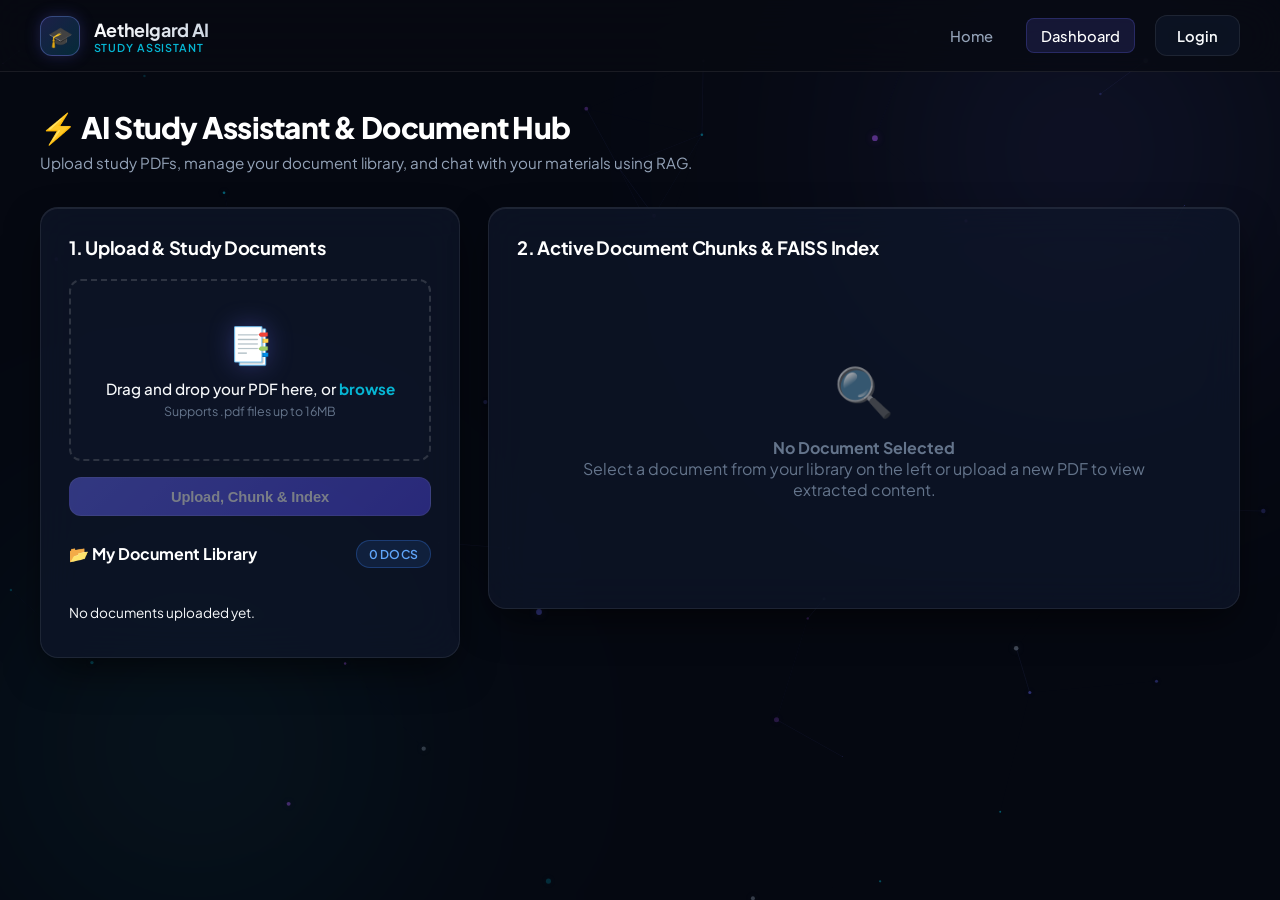
==== commit 588c85ca: "feat(ui): implement cinematic live-wallpaper design system, glassmorphism, and atmospheric lighting" ====
--- a/frontend/dashboard.html
+++ b/frontend/dashboard.html
@@ -3,16 +3,30 @@
 <head>
     <meta charset="UTF-8">
     <meta name="viewport" content="width=device-width, initial-scale=1.0">
-    <title>FAISS Semantic Retrieval - AI College Study Assistant</title>
+    <title>Study Studio - AI College Study Assistant</title>
     <link rel="stylesheet" href="css/style.css">
-    <link href="https://fonts.googleapis.com/css2?family=Inter:wght@400;500;600;700&display=swap" rel="stylesheet">
+    <link rel="preconnect" href="https://fonts.googleapis.com">
+    <link rel="preconnect" href="https://fonts.gstatic.com" crossorigin>
+    <link href="https://fonts.googleapis.com/css2?family=Plus+Jakarta+Sans:wght@300;400;500;600;700;800&family=JetBrains+Mono:wght@400;500&display=swap" rel="stylesheet">
 </head>
 <body class="dashboard-body">
+    <!-- Live Wallpaper Ambient Canvas -->
+    <canvas id="bg-canvas" class="live-wallpaper-canvas" aria-hidden="true"></canvas>
+
+    <!-- Ambient Volumetric Lighting Glows -->
+    <div class="ambient-glow ambient-glow-1" aria-hidden="true"></div>
+    <div class="ambient-glow ambient-glow-2" aria-hidden="true"></div>
+
     <!-- Top Navigation -->
     <header class="navbar">
         <div class="logo">
-            <span class="logo-icon">📚</span>
-            <h1>AI Study Assistant</h1>
+            <div class="logo-icon-wrapper">
+                <span class="logo-icon">🎓</span>
+            </div>
+            <div class="logo-text-group">
+                <span class="brand-title">Aethelgard AI</span>
+                <span class="brand-subtitle">Study Assistant</span>
+            </div>
         </div>
         <nav>
             <a href="index.html" class="nav-link">Home</a>
@@ -391,6 +405,7 @@
         </section>
     </main>
 
+    <script src="js/wallpaper.js"></script>
     <script src="js/main.js"></script>
 </body>
 </html>
--- a/frontend/css/style.css
+++ b/frontend/css/style.css
@@ -1,209 +1,786 @@
-/* AI College Study Assistant Stylesheet */
-
+/* ==========================================================================
+   AI College Study Assistant — Cinematic Next-Gen Stylesheet
+   Inspired by premium atmospheric depth, cinematic lighting & fluid motion.
+   ========================================================================== */
+
+/* --------------------------------------------------------------------------
+   1. Design Tokens & Theme Variables
+   -------------------------------------------------------------------------- */
 :root {
-    --bg-primary: #0f172a;
-    --bg-secondary: #1e293b;
-    --bg-card: #1e293b;
+    /* Color Palette: Deep Cosmic Obsidian & Atmospheric Tones */
+    --bg-canvas: #050811;
+    --bg-primary: #0a0f1d;
+    --bg-secondary: #0f172a;
+    --bg-card: rgba(15, 23, 42, 0.72);
+    --bg-card-hover: rgba(22, 33, 58, 0.82);
+    --bg-card-elevated: rgba(30, 41, 59, 0.75);
+    --bg-input: rgba(15, 23, 42, 0.85);
+
+    /* Text Colors */
     --text-primary: #f8fafc;
     --text-secondary: #94a3b8;
-    --accent-color: #3b82f6;
-    --accent-hover: #2563eb;
-    --border-color: #334155;
-    --success-color: #10b981;
-    --danger-color: #ef4444;
-}
-
-* {
+    --text-muted: #64748b;
+    --text-inverse: #020617;
+
+    /* Luminous Accents & Brand Lighting */
+    --accent-indigo: #6366f1;
+    --accent-indigo-hover: #4f46e5;
+    --accent-indigo-glow: rgba(99, 102, 241, 0.35);
+
+    --accent-cyan: #06b6d4;
+    --accent-cyan-hover: #0891b2;
+    --accent-cyan-glow: rgba(6, 182, 212, 0.35);
+
+    --accent-emerald: #10b981;
+    --accent-emerald-glow: rgba(16, 185, 129, 0.3);
+
+    --accent-amber: #f59e0b;
+    --accent-amber-glow: rgba(245, 158, 11, 0.3);
+
+    --accent-rose: #f43f5e;
+    --accent-rose-glow: rgba(244, 63, 94, 0.3);
+
+    --accent-purple: #a855f7;
+
+    /* Semantic Aliases for Existing Components */
+    --accent-color: var(--accent-indigo);
+    --accent-hover: var(--accent-indigo-hover);
+    --success-color: var(--accent-emerald);
+    --danger-color: var(--accent-rose);
+    --border-color: rgba(255, 255, 255, 0.08);
+    --border-highlight: rgba(255, 255, 255, 0.18);
+    --border-accent: rgba(99, 102, 241, 0.45);
+
+    /* Shadows & Glows */
+    --shadow-subtle: 0 4px 20px -2px rgba(0, 0, 0, 0.5);
+    --shadow-card: 0 16px 40px -8px rgba(0, 0, 0, 0.65), inset 0 1px 0 rgba(255, 255, 255, 0.08);
+    --shadow-elevated: 0 25px 60px -12px rgba(0, 0, 0, 0.8), inset 0 1px 0 rgba(255, 255, 255, 0.12);
+    --shadow-glow-indigo: 0 0 35px -5px rgba(99, 102, 241, 0.45);
+    --shadow-glow-cyan: 0 0 35px -5px rgba(6, 182, 212, 0.4);
+
+    /* Radii & Transitions */
+    --radius-sm: 8px;
+    --radius-md: 12px;
+    --radius-lg: 18px;
+    --radius-full: 9999px;
+    --transition-fast: 0.18s cubic-bezier(0.4, 0, 0.2, 1);
+    --transition-smooth: 0.3s cubic-bezier(0.16, 1, 0.3, 1);
+    --transition-spring: 0.45s cubic-bezier(0.34, 1.56, 0.64, 1);
+}
+
+/* --------------------------------------------------------------------------
+   2. Global Reset & Base Typography
+   -------------------------------------------------------------------------- */
+*, *::before, *::after {
     margin: 0;
     padding: 0;
     box-sizing: border-box;
-    font-family: 'Inter', -apple-system, BlinkMacSystemFont, 'Segoe UI', Roboto, sans-serif;
+}
+
+html {
+    font-size: 16px;
+    scroll-behavior: smooth;
+    color-scheme: dark;
 }
 
 body {
-    background-color: var(--bg-primary);
+    background-color: var(--bg-canvas);
     color: var(--text-primary);
+    font-family: 'Plus Jakarta Sans', -apple-system, BlinkMacSystemFont, 'Segoe UI', Roboto, sans-serif;
     min-height: 100vh;
     display: flex;
     flex-direction: column;
-}
-
-/* Navbar */
+    overflow-x: hidden;
+    position: relative;
+    -webkit-font-smoothing: antialiased;
+    -moz-osx-font-smoothing: grayscale;
+}
+
+/* Monospace font styling for code and identifiers */
+code, pre, .font-mono {
+    font-family: 'JetBrains Mono', 'Fira Code', monospace;
+}
+
+/* --------------------------------------------------------------------------
+   3. Live Wallpaper Canvas & Volumetric Ambient Lighting
+   -------------------------------------------------------------------------- */
+.live-wallpaper-canvas {
+    position: fixed;
+    top: 0;
+    left: 0;
+    width: 100vw;
+    height: 100vh;
+    pointer-events: none;
+    z-index: 0;
+    opacity: 0.85;
+}
+
+.ambient-glow {
+    position: fixed;
+    border-radius: 50%;
+    filter: blur(120px);
+    pointer-events: none;
+    z-index: 0;
+    opacity: 0.5;
+    mix-blend-mode: screen;
+}
+
+.ambient-glow-1 {
+    width: 600px;
+    height: 600px;
+    top: -150px;
+    right: -100px;
+    background: radial-gradient(circle, rgba(99, 102, 241, 0.3) 0%, rgba(99, 102, 241, 0) 70%);
+    animation: driftGlow1 22s ease-in-out infinite alternate;
+}
+
+.ambient-glow-2 {
+    width: 550px;
+    height: 550px;
+    bottom: -120px;
+    left: -80px;
+    background: radial-gradient(circle, rgba(6, 182, 212, 0.22) 0%, rgba(6, 182, 212, 0) 70%);
+    animation: driftGlow2 26s ease-in-out infinite alternate;
+}
+
+@keyframes driftGlow1 {
+    0% { transform: translate(0, 0) scale(1); }
+    50% { transform: translate(-80px, 100px) scale(1.15); }
+    100% { transform: translate(40px, 60px) scale(0.95); }
+}
+
+@keyframes driftGlow2 {
+    0% { transform: translate(0, 0) scale(1); }
+    50% { transform: translate(100px, -70px) scale(1.2); }
+    100% { transform: translate(-50px, -40px) scale(0.9); }
+}
+
+/* --------------------------------------------------------------------------
+   4. Glassmorphic Navigation Header
+   -------------------------------------------------------------------------- */
 .navbar {
     display: flex;
     justify-content: space-between;
     align-items: center;
-    padding: 1rem 2rem;
-    background-color: var(--bg-secondary);
+    padding: 0.95rem 2.5rem;
+    background: rgba(7, 10, 18, 0.75);
+    backdrop-filter: blur(20px);
+    -webkit-backdrop-filter: blur(20px);
     border-bottom: 1px solid var(--border-color);
+    position: sticky;
+    top: 0;
+    z-index: 100;
+    transition: all var(--transition-smooth);
+}
+
+.navbar:hover {
+    border-bottom-color: rgba(255, 255, 255, 0.12);
 }
 
 .logo {
     display: flex;
     align-items: center;
-    gap: 0.75rem;
+    gap: 0.85rem;
+    text-decoration: none;
+    color: inherit;
+    cursor: pointer;
+}
+
+.logo-icon-wrapper {
+    width: 40px;
+    height: 40px;
+    border-radius: var(--radius-md);
+    background: linear-gradient(135deg, rgba(99, 102, 241, 0.25) 0%, rgba(6, 182, 212, 0.2) 100%);
+    border: 1px solid rgba(129, 140, 248, 0.35);
+    display: flex;
+    align-items: center;
+    justify-content: center;
+    box-shadow: 0 0 15px rgba(99, 102, 241, 0.25);
+    transition: all var(--transition-smooth);
+}
+
+.logo:hover .logo-icon-wrapper {
+    transform: scale(1.06) rotate(4deg);
+    border-color: rgba(129, 140, 248, 0.6);
+    box-shadow: 0 0 25px rgba(99, 102, 241, 0.45);
+}
+
+.logo-icon {
+    font-size: 1.25rem;
+}
+
+.logo-text-group {
+    display: flex;
+    flex-direction: column;
+}
+
+.brand-title {
+    font-size: 1.12rem;
+    font-weight: 700;
+    letter-spacing: -0.02em;
+    background: linear-gradient(135deg, #ffffff 0%, #cbd5e1 100%);
+    -webkit-background-clip: text;
+    -webkit-text-fill-color: transparent;
+}
+
+.brand-subtitle {
+    font-size: 0.68rem;
+    font-weight: 600;
+    letter-spacing: 0.08em;
+    text-transform: uppercase;
+    color: var(--accent-cyan);
 }
 
 .logo h1 {
-    font-size: 1.25rem;
+    font-size: 1.15rem;
     font-weight: 700;
+    letter-spacing: -0.02em;
 }
 
 nav {
     display: flex;
     align-items: center;
-    gap: 1.5rem;
+    gap: 1.25rem;
 }
 
 .nav-link {
     color: var(--text-secondary);
     text-decoration: none;
+    font-size: 0.92rem;
     font-weight: 500;
-    transition: color 0.2s;
-}
-
-.nav-link:hover, .nav-link.active {
+    padding: 0.45rem 0.85rem;
+    border-radius: var(--radius-sm);
+    transition: all var(--transition-fast);
+    position: relative;
+}
+
+.nav-link:hover {
     color: var(--text-primary);
-}
-
-/* Buttons */
+    background: rgba(255, 255, 255, 0.05);
+}
+
+.nav-link.active {
+    color: #ffffff;
+    background: rgba(99, 102, 241, 0.15);
+    border: 1px solid rgba(99, 102, 241, 0.25);
+}
+
+.user-nav-box {
+    display: flex;
+    align-items: center;
+    gap: 0.75rem;
+}
+
+.user-profile-badge {
+    padding: 0.35rem 0.8rem;
+    background: rgba(16, 185, 129, 0.12);
+    border: 1px solid rgba(16, 185, 129, 0.3);
+    color: #34d399;
+    border-radius: var(--radius-full);
+    font-size: 0.82rem;
+    font-weight: 600;
+    display: inline-flex;
+    align-items: center;
+    gap: 0.4rem;
+}
+
+.user-profile-badge::before {
+    content: '';
+    display: inline-block;
+    width: 6px;
+    height: 6px;
+    border-radius: 50%;
+    background-color: var(--accent-emerald);
+    box-shadow: 0 0 8px var(--accent-emerald);
+}
+
+/* --------------------------------------------------------------------------
+   5. Buttons & Interactive Controls
+   -------------------------------------------------------------------------- */
 .btn {
-    padding: 0.6rem 1.2rem;
-    border-radius: 8px;
+    padding: 0.65rem 1.35rem;
+    border-radius: var(--radius-md);
     font-weight: 600;
+    font-size: 0.92rem;
+    letter-spacing: -0.01em;
     cursor: pointer;
     text-decoration: none;
-    border: none;
-    transition: all 0.2s ease-in-out;
+    border: 1px solid transparent;
+    transition: all var(--transition-smooth);
     display: inline-flex;
     align-items: center;
     justify-content: center;
-    font-size: 0.95rem;
+    gap: 0.55rem;
+    position: relative;
+    user-select: none;
+}
+
+.btn:active {
+    transform: scale(0.98);
 }
 
 .btn-primary {
-    background-color: var(--accent-color);
-    color: #ffffff;
+    background: linear-gradient(135deg, #6366f1 0%, #4f46e5 100%);
+    color: #ffffff;
+    border-color: rgba(255, 255, 255, 0.15);
+    box-shadow: 0 4px 15px rgba(99, 102, 241, 0.3);
 }
 
 .btn-primary:hover {
-    background-color: var(--accent-hover);
+    background: linear-gradient(135deg, #4f46e5 0%, #4338ca 100%);
+    box-shadow: 0 6px 25px rgba(99, 102, 241, 0.5);
+    transform: translateY(-1px);
+}
+
+.btn-glow {
+    position: relative;
+    overflow: hidden;
+}
+
+.btn-glow::after {
+    content: '';
+    position: absolute;
+    top: -50%;
+    left: -50%;
+    width: 200%;
+    height: 200%;
+    background: radial-gradient(circle, rgba(255, 255, 255, 0.25) 0%, transparent 60%);
+    opacity: 0;
+    transform: scale(0.5);
+    transition: all 0.5s ease;
+}
+
+.btn-glow:hover::after {
+    opacity: 1;
+    transform: scale(1);
 }
 
 .btn-secondary {
-    background-color: transparent;
+    background: rgba(15, 23, 42, 0.7);
     border: 1px solid var(--border-color);
     color: var(--text-primary);
+    backdrop-filter: blur(12px);
 }
 
 .btn-secondary:hover {
-    background-color: var(--border-color);
-}
-
-.btn-outline {
+    background: rgba(30, 41, 59, 0.8);
+    border-color: var(--border-highlight);
+    color: #ffffff;
+    transform: translateY(-1px);
+}
+
+.btn-ghost {
     background: transparent;
-    border: 1px solid var(--border-color);
+    border: 1px solid transparent;
     color: var(--text-secondary);
 }
 
+.btn-ghost:hover {
+    color: var(--text-primary);
+    background: rgba(255, 255, 255, 0.06);
+    border-color: var(--border-color);
+}
+
+.btn-accent {
+    background: linear-gradient(135deg, rgba(6, 182, 212, 0.9) 0%, rgba(8, 145, 178, 0.9) 100%);
+    color: #ffffff;
+    border-color: rgba(255, 255, 255, 0.2);
+    box-shadow: 0 4px 15px rgba(6, 182, 212, 0.3);
+}
+
+.btn-accent:hover {
+    box-shadow: 0 6px 25px rgba(6, 182, 212, 0.45);
+    transform: translateY(-1px);
+}
+
+.btn-warning {
+    background: linear-gradient(135deg, rgba(245, 158, 11, 0.9) 0%, rgba(217, 119, 6, 0.9) 100%);
+    color: #ffffff;
+    box-shadow: 0 4px 15px rgba(245, 158, 11, 0.3);
+}
+
+.btn-warning:hover {
+    box-shadow: 0 6px 25px rgba(245, 158, 11, 0.45);
+    transform: translateY(-1px);
+}
+
+.btn-danger {
+    background: rgba(239, 68, 68, 0.15);
+    color: #f87171;
+    border: 1px solid rgba(239, 68, 68, 0.3);
+}
+
+.btn-danger:hover {
+    background: rgba(239, 68, 68, 0.3);
+    border-color: #ef4444;
+    color: #ffffff;
+}
+
 .btn-sm {
-    padding: 0.4rem 0.8rem;
-    font-size: 0.85rem;
+    padding: 0.45rem 0.95rem;
+    font-size: 0.84rem;
+    border-radius: var(--radius-sm);
+}
+
+.btn-lg {
+    padding: 0.85rem 1.85rem;
+    font-size: 1.02rem;
+    border-radius: var(--radius-md);
 }
 
 .btn-block {
     width: 100%;
 }
 
-/* Hero Section */
+.btn-icon {
+    background: transparent;
+    border: none;
+    color: var(--text-muted);
+    cursor: pointer;
+    font-size: 1rem;
+    padding: 0.35rem 0.5rem;
+    border-radius: var(--radius-sm);
+    transition: all var(--transition-fast);
+}
+
+.btn-icon:hover {
+    color: var(--accent-rose);
+    background: rgba(239, 68, 68, 0.1);
+}
+
+.btn:disabled {
+    opacity: 0.45;
+    cursor: not-allowed;
+    transform: none !important;
+    box-shadow: none !important;
+}
+
+.btn-arrow {
+    display: inline-block;
+    transition: transform var(--transition-smooth);
+}
+
+.btn:hover .btn-arrow {
+    transform: translateX(4px);
+}
+
+/* --------------------------------------------------------------------------
+   6. Badges & Micro-Pills
+   -------------------------------------------------------------------------- */
+.badge {
+    padding: 0.3rem 0.75rem;
+    border-radius: var(--radius-full);
+    font-size: 0.76rem;
+    font-weight: 600;
+    letter-spacing: 0.02em;
+    display: inline-flex;
+    align-items: center;
+    gap: 0.35rem;
+    text-transform: uppercase;
+}
+
+.badge-info {
+    background: rgba(59, 130, 246, 0.12);
+    border: 1px solid rgba(59, 130, 246, 0.3);
+    color: #60a5fa;
+}
+
+.badge-accent {
+    background: rgba(99, 102, 241, 0.14);
+    border: 1px solid rgba(99, 102, 241, 0.35);
+    color: #a5b4fc;
+}
+
+.badge-warning {
+    background: rgba(245, 158, 11, 0.12);
+    border: 1px solid rgba(245, 158, 11, 0.3);
+    color: #fbbf24;
+}
+
+.badge-purple {
+    background: rgba(168, 85, 247, 0.14);
+    border: 1px solid rgba(168, 85, 247, 0.3);
+    color: #c084fc;
+}
+
+.badge-dot {
+    width: 6px;
+    height: 6px;
+    border-radius: 50%;
+    background-color: var(--accent-cyan);
+    box-shadow: 0 0 8px var(--accent-cyan);
+    animation: pulseDot 2s infinite ease-in-out;
+}
+
+@keyframes pulseDot {
+    0%, 100% { opacity: 1; transform: scale(1); }
+    50% { opacity: 0.4; transform: scale(0.75); }
+}
+
+/* --------------------------------------------------------------------------
+   7. Hero Section & Landing Page Experience
+   -------------------------------------------------------------------------- */
+.landing-body {
+    background-color: var(--bg-canvas);
+}
+
+.hero-container {
+    max-width: 1240px;
+    margin: 0 auto;
+    padding: 4.5rem 2rem 5rem 2rem;
+    position: relative;
+    z-index: 10;
+    display: flex;
+    flex-direction: column;
+    align-items: center;
+}
+
 .hero-section {
-    flex: 1;
-    display: flex;
-    align-items: center;
+    text-align: center;
+    max-width: 860px;
+    margin: 0 auto 5rem auto;
+    animation: fadeInElevate 0.9s var(--transition-smooth) backwards;
+}
+
+.hero-badge-wrapper {
+    display: flex;
     justify-content: center;
-    text-align: center;
-    padding: 3rem 1.5rem;
-}
-
-.hero-content {
-    max-width: 700px;
-}
-
-.badge {
+    margin-bottom: 1.75rem;
+}
+
+.hero-badge {
+    display: inline-flex;
+    align-items: center;
+    gap: 0.6rem;
+    padding: 0.45rem 1.15rem;
+    border-radius: var(--radius-full);
+    background: rgba(15, 23, 42, 0.8);
+    border: 1px solid rgba(255, 255, 255, 0.1);
+    box-shadow: 0 4px 20px rgba(0, 0, 0, 0.4);
+    backdrop-filter: blur(12px);
+    transition: all var(--transition-smooth);
+}
+
+.hero-badge:hover {
+    border-color: rgba(99, 102, 241, 0.5);
+    box-shadow: 0 0 25px rgba(99, 102, 241, 0.25);
+}
+
+.badge-text {
+    font-size: 0.76rem;
+    font-weight: 700;
+    letter-spacing: 0.12em;
+    color: #e2e8f0;
+}
+
+.hero-title {
+    font-size: clamp(2.5rem, 5.5vw, 4.2rem);
+    font-weight: 800;
+    letter-spacing: -0.035em;
+    line-height: 1.12;
+    margin-bottom: 1.5rem;
+    color: #ffffff;
+}
+
+.gradient-text {
+    background: linear-gradient(135deg, #ffffff 0%, #cbd5e1 35%, #818cf8 70%, #06b6d4 100%);
+    -webkit-background-clip: text;
+    -webkit-text-fill-color: transparent;
     display: inline-block;
-    padding: 0.35rem 0.8rem;
-    background-color: rgba(59, 130, 246, 0.15);
-    color: var(--accent-color);
-    border-radius: 50px;
-    font-size: 0.85rem;
-    font-weight: 600;
-    margin-bottom: 1.5rem;
-}
-
-.hero-content h2 {
-    font-size: 2.75rem;
-    font-weight: 800;
-    line-height: 1.2;
-    margin-bottom: 1.25rem;
-}
-
-.hero-content p {
+}
+
+.hero-description {
+    font-size: clamp(1.05rem, 1.8vw, 1.25rem);
+    line-height: 1.65;
     color: var(--text-secondary);
-    font-size: 1.15rem;
-    line-height: 1.6;
-    margin-bottom: 2rem;
+    margin-bottom: 2.75rem;
+    max-width: 720px;
+    margin-left: auto;
+    margin-right: auto;
 }
 
 .hero-actions {
     display: flex;
     justify-content: center;
-    gap: 1rem;
-    margin-bottom: 2rem;
-}
-
-/* Status Card */
+    align-items: center;
+    gap: 1.15rem;
+    flex-wrap: wrap;
+    margin-bottom: 2.5rem;
+}
+
+/* Status Card Indicator */
 .status-card {
     display: inline-flex;
     align-items: center;
-    gap: 0.6rem;
-    background-color: var(--bg-secondary);
+    gap: 0.75rem;
+    padding: 0.6rem 1.2rem;
+    background: rgba(15, 23, 42, 0.65);
+    border: 1px solid rgba(255, 255, 255, 0.08);
+    border-radius: var(--radius-full);
+    font-size: 0.85rem;
+    color: var(--text-secondary);
+    backdrop-filter: blur(12px);
+    transition: all var(--transition-smooth);
+}
+
+.status-dot {
+    width: 8px;
+    height: 8px;
+    border-radius: 50%;
+    background-color: #94a3b8;
+    transition: all 0.3s ease;
+}
+
+.status-card.active .status-dot {
+    background-color: var(--accent-emerald);
+    box-shadow: 0 0 10px var(--accent-emerald);
+}
+
+.status-card.error .status-dot {
+    background-color: var(--accent-rose);
+    box-shadow: 0 0 10px var(--accent-rose);
+}
+
+/* Features Grid */
+.features-section {
+    width: 100%;
+    margin-bottom: 4rem;
+}
+
+.features-grid {
+    display: grid;
+    grid-template-columns: repeat(auto-fit, minmax(260px, 1fr));
+    gap: 1.5rem;
+}
+
+.feature-card {
+    background: var(--bg-card);
     border: 1px solid var(--border-color);
-    padding: 0.6rem 1.2rem;
-    border-radius: 50px;
-    font-size: 0.875rem;
-}
-
-.status-dot {
-    width: 10px;
-    height: 10px;
-    border-radius: 50%;
-    background-color: #eab308;
-}
-
-.status-dot.online {
-    background-color: var(--success-color);
-    box-shadow: 0 0 8px var(--success-color);
-}
-
-.status-dot.offline {
-    background-color: var(--danger-color);
-}
-
-/* Auth Pages */
+    border-radius: var(--radius-lg);
+    padding: 2.25rem 1.75rem;
+    backdrop-filter: blur(16px);
+    -webkit-backdrop-filter: blur(16px);
+    box-shadow: var(--shadow-card);
+    transition: all var(--transition-smooth);
+    position: relative;
+    overflow: hidden;
+}
+
+.feature-card::before {
+    content: '';
+    position: absolute;
+    top: 0;
+    left: 0;
+    right: 0;
+    height: 1px;
+    background: linear-gradient(90deg, transparent, rgba(255, 255, 255, 0.15), transparent);
+}
+
+.feature-card:hover {
+    transform: translateY(-5px);
+    background: var(--bg-card-hover);
+    border-color: rgba(255, 255, 255, 0.16);
+    box-shadow: var(--shadow-elevated), 0 0 30px rgba(99, 102, 241, 0.15);
+}
+
+.feature-icon-box {
+    width: 52px;
+    height: 52px;
+    border-radius: var(--radius-md);
+    display: flex;
+    align-items: center;
+    justify-content: center;
+    font-size: 1.5rem;
+    margin-bottom: 1.35rem;
+}
+
+.cyan-glow {
+    background: rgba(6, 182, 212, 0.12);
+    border: 1px solid rgba(6, 182, 212, 0.3);
+    box-shadow: 0 0 20px rgba(6, 182, 212, 0.2);
+}
+
+.indigo-glow {
+    background: rgba(99, 102, 241, 0.12);
+    border: 1px solid rgba(99, 102, 241, 0.3);
+    box-shadow: 0 0 20px rgba(99, 102, 241, 0.2);
+}
+
+.amber-glow {
+    background: rgba(245, 158, 11, 0.12);
+    border: 1px solid rgba(245, 158, 11, 0.3);
+    box-shadow: 0 0 20px rgba(245, 158, 11, 0.2);
+}
+
+.emerald-glow {
+    background: rgba(16, 185, 129, 0.12);
+    border: 1px solid rgba(16, 185, 129, 0.3);
+    box-shadow: 0 0 20px rgba(16, 185, 129, 0.2);
+}
+
+.feature-card h3 {
+    font-size: 1.18rem;
+    font-weight: 700;
+    margin-bottom: 0.65rem;
+    letter-spacing: -0.01em;
+    color: #ffffff;
+}
+
+.feature-card p {
+    font-size: 0.92rem;
+    line-height: 1.6;
+    color: var(--text-secondary);
+}
+
+.landing-footer {
+    text-align: center;
+    padding-top: 2rem;
+    border-top: 1px solid var(--border-color);
+    width: 100%;
+    color: var(--text-muted);
+    font-size: 0.85rem;
+}
+
+/* --------------------------------------------------------------------------
+   8. Authentication Layout & Forms
+   -------------------------------------------------------------------------- */
 .auth-body {
+    background-color: var(--bg-canvas);
     display: flex;
     align-items: center;
     justify-content: center;
     min-height: 100vh;
+    padding: 2rem;
+}
+
+.auth-wrapper {
+    width: 100%;
+    max-width: 440px;
+    position: relative;
+    z-index: 10;
+    animation: fadeInElevate 0.6s var(--transition-smooth) backwards;
 }
 
 .auth-card {
-    background-color: var(--bg-secondary);
-    border: 1px solid var(--border-color);
-    border-radius: 12px;
-    padding: 2.5rem;
-    width: 100%;
-    max-width: 420px;
+    background: rgba(15, 23, 42, 0.82);
+    border: 1px solid rgba(255, 255, 255, 0.1);
+    border-radius: var(--radius-lg);
+    padding: 2.75rem 2.25rem;
+    backdrop-filter: blur(24px);
+    -webkit-backdrop-filter: blur(24px);
+    box-shadow: var(--shadow-elevated), 0 0 40px rgba(99, 102, 241, 0.12);
+    position: relative;
+    overflow: hidden;
+}
+
+.auth-card::before {
+    content: '';
+    position: absolute;
+    top: 0;
+    left: 0;
+    right: 0;
+    height: 2px;
+    background: linear-gradient(90deg, #6366f1, #06b6d4, #a855f7);
 }
 
 .auth-header {
@@ -212,471 +789,395 @@
 }
 
 .auth-header h2 {
-    font-size: 1.6rem;
-    margin-top: 0.5rem;
+    font-size: 1.55rem;
+    font-weight: 700;
+    letter-spacing: -0.02em;
+    margin-bottom: 0.4rem;
+    color: #ffffff;
 }
 
 .auth-header p {
     color: var(--text-secondary);
     font-size: 0.9rem;
-    margin-top: 0.25rem;
+}
+
+.auth-form {
+    display: flex;
+    flex-direction: column;
+    gap: 1.25rem;
 }
 
 .form-group {
-    margin-bottom: 1.25rem;
+    display: flex;
+    flex-direction: column;
+    gap: 0.45rem;
 }
 
 .form-group label {
-    display: block;
-    margin-bottom: 0.5rem;
-    font-size: 0.875rem;
-    font-weight: 500;
-}
-
-.form-group input {
+    font-size: 0.84rem;
+    font-weight: 600;
+    color: var(--text-secondary);
+}
+
+.form-group input,
+.form-select {
     width: 100%;
-    padding: 0.75rem;
-    background-color: var(--bg-primary);
+    padding: 0.75rem 1rem;
+    background: var(--bg-input);
     border: 1px solid var(--border-color);
-    border-radius: 6px;
+    border-radius: var(--radius-md);
     color: var(--text-primary);
     font-size: 0.95rem;
+    transition: all var(--transition-fast);
+}
+
+.form-group input:focus,
+.form-select:focus {
     outline: none;
-}
-
-.form-group input:focus {
-    border-color: var(--accent-color);
+    border-color: var(--accent-indigo);
+    background: rgba(15, 23, 42, 0.95);
+    box-shadow: 0 0 0 3px rgba(99, 102, 241, 0.25);
 }
 
 .auth-footer {
-    margin-top: 1.5rem;
     text-align: center;
-    font-size: 0.875rem;
+    margin-top: 1.75rem;
+    font-size: 0.88rem;
     color: var(--text-secondary);
 }
 
 .auth-footer a {
-    color: var(--accent-color);
+    color: var(--accent-cyan);
     text-decoration: none;
-}
-
-/* Dashboard Layout */
-.app-layout {
-    display: flex;
+    font-weight: 600;
+    transition: color var(--transition-fast);
+}
+
+.auth-footer a:hover {
+    color: #ffffff;
+    text-decoration: underline;
+}
+
+/* --------------------------------------------------------------------------
+   9. Dashboard Workspace & Grid Architecture
+   -------------------------------------------------------------------------- */
+.dashboard-body {
+    background-color: var(--bg-canvas);
+}
+
+.dashboard-container {
+    max-width: 1440px;
+    margin: 0 auto;
+    padding: 2.25rem 2.5rem 4rem 2.5rem;
+    position: relative;
+    z-index: 10;
     flex: 1;
-    overflow: hidden;
-}
-
-.sidebar {
-    width: 300px;
-    background-color: var(--bg-secondary);
-    border-right: 1px solid var(--border-color);
-    padding: 1.5rem;
-    display: flex;
-    flex-direction: column;
-    gap: 1.5rem;
-}
-
-.sidebar-section h3 {
-    font-size: 0.9rem;
-    text-transform: uppercase;
-    color: var(--text-secondary);
-    margin-bottom: 0.75rem;
-    letter-spacing: 0.5px;
-}
-
-.upload-zone {
-    border: 2px dashed var(--border-color);
-    border-radius: 8px;
-    padding: 1.5rem 1rem;
-    text-align: center;
-    cursor: pointer;
-    background-color: rgba(255, 255, 255, 0.02);
-    transition: border-color 0.2s;
-}
-
-.upload-zone:hover {
-    border-color: var(--accent-color);
-}
-
-.upload-icon {
-    font-size: 2rem;
-    display: block;
-    margin-bottom: 0.5rem;
-}
-
-.highlight {
-    color: var(--accent-color);
-    text-decoration: underline;
-}
-
-.document-list .empty-state {
-    color: var(--text-secondary);
-    font-size: 0.85rem;
-    font-style: italic;
-}
-
-/* Chat Area */
-.chat-container {
-    flex: 1;
-    display: flex;
-    flex-direction: column;
-    background-color: var(--bg-primary);
-}
-
-.chat-header {
-    padding: 1.25rem 2rem;
-    border-bottom: 1px solid var(--border-color);
-    display: flex;
-    justify-content: space-between;
-    align-items: center;
-}
-
-.chat-header h2 {
-    font-size: 1.2rem;
+}
+
+.container-header {
+    margin-bottom: 2rem;
+}
+
+.container-header h2 {
+    font-size: 1.85rem;
+    font-weight: 800;
+    letter-spacing: -0.025em;
+    color: #ffffff;
+    margin-bottom: 0.35rem;
 }
 
 .subtitle {
     color: var(--text-secondary);
-    font-size: 0.85rem;
-}
-
-.chat-actions {
-    display: flex;
-    gap: 0.5rem;
-}
-
-.chat-messages {
-    flex: 1;
-    padding: 2rem;
-    overflow-y: auto;
-    display: flex;
-    flex-direction: column;
-    gap: 1.25rem;
-}
-
-.message {
-    display: flex;
-    gap: 1rem;
-    max-width: 80%;
-}
-
-.ai-message {
-    align-self: flex-start;
-}
-
-.avatar {
-    width: 36px;
-    height: 36px;
-    border-radius: 50%;
-    background-color: var(--bg-secondary);
-    display: flex;
-    align-items: center;
-    justify-content: center;
-    flex-shrink: 0;
-}
-
-.message-content {
-    background-color: var(--bg-secondary);
-    padding: 1rem 1.25rem;
-    border-radius: 12px;
+    font-size: 0.95rem;
     line-height: 1.5;
-    font-size: 0.95rem;
-}
-
-.chat-input-area {
-    padding: 1.25rem 2rem;
-    border-top: 1px solid var(--border-color);
-    display: flex;
-    gap: 1rem;
-}
-
-.chat-input-area input {
-    flex: 1;
-    padding: 0.75rem 1.25rem;
-    background-color: var(--bg-secondary);
-    border: 1px solid var(--border-color);
-    border-radius: 8px;
-    color: var(--text-primary);
-    font-size: 0.95rem;
-    outline: none;
-}
-
-.chat-input-area input:focus {
-    border-color: var(--accent-color);
-}
-
-/* =========================================================
-   PDF Upload & Extraction Dashboard Components
-========================================================= */
-
-.dashboard-container {
-    flex: 1;
-    max-width: 1400px;
-    width: 100%;
-    margin: 0 auto;
-    padding: 2rem;
-}
-
-.container-header {
-    margin-bottom: 2rem;
-}
-
-.container-header h2 {
-    font-size: 1.75rem;
-    font-weight: 700;
-    margin-bottom: 0.25rem;
 }
 
 .dashboard-grid {
     display: grid;
     grid-template-columns: 420px 1fr;
-    gap: 2rem;
+    gap: 1.75rem;
     align-items: start;
 }
 
-@media (max-width: 960px) {
-    .dashboard-grid {
-        grid-template-columns: 1fr;
-    }
-}
-
+/* Base Card Style */
 .card {
-    background-color: var(--bg-secondary);
+    background: var(--bg-card);
     border: 1px solid var(--border-color);
-    border-radius: 12px;
-    padding: 1.5rem;
+    border-radius: var(--radius-lg);
+    padding: 1.75rem;
+    backdrop-filter: blur(20px);
+    -webkit-backdrop-filter: blur(20px);
+    box-shadow: var(--shadow-card);
+    transition: all var(--transition-smooth);
+    position: relative;
+}
+
+.card:hover {
+    border-color: rgba(255, 255, 255, 0.12);
 }
 
 .card-header {
     display: flex;
     justify-content: space-between;
     align-items: center;
-    padding-bottom: 1rem;
     margin-bottom: 1.25rem;
-    border-bottom: 1px solid var(--border-color);
 }
 
 .card-header h3 {
-    font-size: 1.1rem;
-    font-weight: 600;
-}
-
-/* Upload Dropzone */
+    font-size: 1.15rem;
+    font-weight: 700;
+    letter-spacing: -0.015em;
+    color: #ffffff;
+}
+
+.card-header h4 {
+    font-size: 1rem;
+    font-weight: 700;
+    color: #ffffff;
+}
+
+/* --------------------------------------------------------------------------
+   10. PDF Upload Dropzone & Document Management
+   -------------------------------------------------------------------------- */
 .upload-dropzone {
-    border: 2px dashed var(--border-color);
-    border-radius: 10px;
+    border: 2px dashed rgba(255, 255, 255, 0.14);
+    border-radius: var(--radius-md);
     padding: 2.5rem 1.5rem;
     text-align: center;
     cursor: pointer;
-    background-color: rgba(255, 255, 255, 0.015);
-    transition: all 0.2s ease-in-out;
-}
-
-.upload-dropzone:hover, .upload-dropzone.dragover {
-    border-color: var(--accent-color);
-    background-color: rgba(59, 130, 246, 0.05);
+    background: rgba(15, 23, 42, 0.4);
+    transition: all var(--transition-smooth);
+    position: relative;
+}
+
+.upload-dropzone:hover,
+.upload-dropzone.dragover {
+    border-color: var(--accent-indigo);
+    background: rgba(99, 102, 241, 0.08);
+    box-shadow: 0 0 25px rgba(99, 102, 241, 0.15);
+    transform: scale(1.01);
+}
+
+.upload-icon {
+    font-size: 2.25rem;
+    display: block;
+    margin-bottom: 0.75rem;
+    filter: drop-shadow(0 0 12px rgba(99, 102, 241, 0.35));
 }
 
 .dropzone-text {
+    font-size: 0.95rem;
     font-weight: 500;
-    font-size: 1rem;
-    margin-top: 0.5rem;
+    color: var(--text-primary);
+    margin-bottom: 0.35rem;
+}
+
+.dropzone-text .highlight {
+    color: var(--accent-cyan);
+    font-weight: 700;
 }
 
 .dropzone-subtext {
-    color: var(--text-secondary);
-    font-size: 0.825rem;
-    margin-top: 0.35rem;
+    font-size: 0.78rem;
+    color: var(--text-muted);
 }
 
 .file-input-hidden {
     display: none;
 }
 
-/* Selected File Info */
 .selected-file-info {
     display: flex;
     align-items: center;
     gap: 0.75rem;
-    background-color: var(--bg-primary);
-    border: 1px solid var(--border-color);
-    border-radius: 8px;
     padding: 0.75rem 1rem;
+    background: rgba(30, 41, 59, 0.7);
+    border: 1px solid rgba(255, 255, 255, 0.1);
+    border-radius: var(--radius-md);
     margin-top: 1rem;
-    font-size: 0.9rem;
-}
-
-.file-icon {
-    font-size: 1.25rem;
+    animation: fadeInElevate 0.3s ease;
 }
 
 .file-name {
-    flex: 1;
-    white-space: nowrap;
+    font-size: 0.88rem;
+    font-weight: 600;
+    color: #ffffff;
     overflow: hidden;
     text-overflow: ellipsis;
-    font-weight: 500;
+    white-space: nowrap;
+    flex: 1;
 }
 
 .file-size {
+    font-size: 0.78rem;
+    color: var(--text-muted);
+}
+
+.upload-actions {
+    margin-top: 1rem;
+}
+
+/* --------------------------------------------------------------------------
+   11. Document Library List
+   -------------------------------------------------------------------------- */
+.doc-library-section {
+    margin-top: 1.5rem;
+}
+
+.doc-list {
+    display: flex;
+    flex-direction: column;
+    gap: 0.65rem;
+    max-height: 380px;
+    overflow-y: auto;
+    padding-right: 0.25rem;
+}
+
+.doc-list::-webkit-scrollbar {
+    width: 6px;
+}
+
+.doc-list::-webkit-scrollbar-thumb {
+    background: rgba(255, 255, 255, 0.12);
+    border-radius: var(--radius-full);
+}
+
+.doc-item {
+    background: rgba(15, 23, 42, 0.6);
+    border: 1px solid var(--border-color);
+    border-radius: var(--radius-md);
+    padding: 0.85rem 1rem;
+    display: flex;
+    flex-direction: column;
+    gap: 0.65rem;
+    transition: all var(--transition-smooth);
+    position: relative;
+}
+
+.doc-item:hover {
+    background: rgba(30, 41, 59, 0.7);
+    border-color: rgba(255, 255, 255, 0.16);
+    transform: translateX(2px);
+}
+
+.doc-item.active {
+    background: rgba(99, 102, 241, 0.12);
+    border-color: rgba(99, 102, 241, 0.45);
+    box-shadow: 0 0 20px rgba(99, 102, 241, 0.15);
+}
+
+.doc-item.active::before {
+    content: '';
+    position: absolute;
+    left: 0;
+    top: 12%;
+    bottom: 12%;
+    width: 3px;
+    background: var(--accent-indigo);
+    border-radius: 0 var(--radius-sm) var(--radius-sm) 0;
+    box-shadow: 0 0 8px var(--accent-indigo);
+}
+
+.doc-item-title {
+    display: flex;
+    align-items: center;
+    gap: 0.5rem;
+    font-size: 0.92rem;
+    font-weight: 600;
+    color: #ffffff;
+}
+
+.doc-item-title span:last-child {
+    overflow: hidden;
+    text-overflow: ellipsis;
+    white-space: nowrap;
+}
+
+.doc-item-meta {
+    display: flex;
+    align-items: center;
+    gap: 0.5rem;
+    font-size: 0.78rem;
+    color: var(--text-muted);
+}
+
+.doc-item-actions {
+    display: flex;
+    align-items: center;
+    gap: 0.4rem;
+    flex-wrap: wrap;
+    margin-top: 0.25rem;
+}
+
+/* --------------------------------------------------------------------------
+   12. Segmented View Tabs & Active Workspace
+   -------------------------------------------------------------------------- */
+.view-tabs {
+    display: flex;
+    gap: 0.4rem;
+    padding: 0.35rem;
+    background: rgba(10, 15, 29, 0.8);
+    border: 1px solid var(--border-color);
+    border-radius: var(--radius-md);
+    margin-bottom: 1.5rem;
+    overflow-x: auto;
+}
+
+.view-tabs::-webkit-scrollbar {
+    height: 4px;
+}
+
+.tab-btn {
+    background: transparent;
+    border: 1px solid transparent;
     color: var(--text-secondary);
-    font-size: 0.8rem;
-}
-
-.btn-icon {
-    background: transparent;
-    border: none;
-    color: var(--text-secondary);
+    padding: 0.55rem 1rem;
+    border-radius: var(--radius-sm);
+    font-weight: 600;
+    font-size: 0.86rem;
     cursor: pointer;
-    font-size: 1rem;
-    padding: 0.2rem 0.4rem;
-    border-radius: 4px;
-}
-
-.btn-icon:hover {
-    color: var(--danger-color);
-}
-
-.upload-actions {
-    margin-top: 1.25rem;
-}
-
-/* Status Box */
-.status-box {
-    display: flex;
-    align-items: flex-start;
-    gap: 0.85rem;
-    padding: 1rem;
-    border-radius: 8px;
-    margin-top: 1.25rem;
-    font-size: 0.9rem;
+    white-space: nowrap;
+    transition: all var(--transition-fast);
+}
+
+.tab-btn:hover {
+    color: var(--text-primary);
+    background: rgba(255, 255, 255, 0.05);
+}
+
+.tab-btn.active {
+    background: linear-gradient(135deg, rgba(99, 102, 241, 0.35) 0%, rgba(79, 70, 229, 0.45) 100%);
+    color: #ffffff;
+    border-color: rgba(129, 140, 248, 0.4);
+    box-shadow: 0 4px 14px rgba(99, 102, 241, 0.25);
+}
+
+.tab-content {
+    display: none;
+    animation: fadeInElevate 0.35s var(--transition-smooth);
+}
+
+.tab-content.active {
+    display: block;
+}
+
+.doc-meta-bar {
+    display: flex;
+    justify-content: space-between;
+    align-items: center;
+    padding: 1.25rem 1.5rem;
+    background: rgba(15, 23, 42, 0.55);
     border: 1px solid var(--border-color);
-    background-color: var(--bg-primary);
-}
-
-.status-box.loading {
-    border-color: var(--accent-color);
-    background-color: rgba(59, 130, 246, 0.1);
-}
-
-.status-box.success {
-    border-color: var(--success-color);
-    background-color: rgba(16, 185, 129, 0.1);
-}
-
-.status-box.error {
-    border-color: var(--danger-color);
-    background-color: rgba(239, 68, 68, 0.1);
-}
-
-.status-title {
-    font-weight: 600;
-    margin-bottom: 0.2rem;
-}
-
-.status-details {
-    color: var(--text-secondary);
-    font-size: 0.85rem;
-    word-break: break-word;
-}
-
-/* Badges */
-.stats-badges {
-    display: flex;
-    gap: 0.5rem;
+    border-radius: var(--radius-md);
+    margin-bottom: 1.5rem;
+    gap: 1rem;
     flex-wrap: wrap;
 }
 
-.badge-info {
-    background-color: rgba(59, 130, 246, 0.15);
-    color: var(--accent-color);
-    padding: 0.25rem 0.6rem;
-    border-radius: 4px;
-    font-size: 0.8rem;
-    font-weight: 600;
-}
-
-.badge-accent {
-    background-color: rgba(16, 185, 129, 0.15);
-    color: var(--success-color);
-    padding: 0.25rem 0.6rem;
-    border-radius: 4px;
-    font-size: 0.8rem;
-    font-weight: 600;
-}
-
-.badge-warning {
-    background-color: rgba(234, 179, 8, 0.15);
-    color: #eab308;
-    padding: 0.25rem 0.6rem;
-    border-radius: 4px;
-    font-size: 0.8rem;
-    font-weight: 600;
-}
-
-.badge-purple {
-    background-color: rgba(168, 85, 247, 0.15);
-    color: #a855f7;
-    padding: 0.25rem 0.6rem;
-    border-radius: 4px;
-    font-size: 0.8rem;
-    font-weight: 600;
-}
-
-/* Chunks Container */
-.chunks-container {
-    display: flex;
-    flex-direction: column;
-    gap: 1rem;
-    max-height: 550px;
-    overflow-y: auto;
-    padding-right: 0.5rem;
-}
-
-.chunk-card {
-    background-color: var(--bg-primary);
-    border: 1px solid var(--border-color);
-    border-left: 4px solid var(--accent-color);
-    border-radius: 8px;
-    overflow: hidden;
-}
-
-.chunk-card-header {
-    display: flex;
-    justify-content: space-between;
-    align-items: center;
-    padding: 0.6rem 1rem;
-    background-color: rgba(255, 255, 255, 0.03);
-    border-bottom: 1px solid var(--border-color);
-    font-size: 0.85rem;
-    font-weight: 600;
-}
-
-.chunk-badge {
-    background-color: rgba(59, 130, 246, 0.2);
-    color: var(--accent-color);
-    padding: 0.15rem 0.5rem;
-    border-radius: 4px;
-    font-size: 0.75rem;
-    font-weight: 700;
-}
-
-.chunk-card-body {
-    padding: 1rem;
-    font-size: 0.9rem;
-    line-height: 1.6;
-    color: var(--text-primary);
-    white-space: pre-wrap;
-    word-break: break-word;
-    font-family: ui-monospace, SFMono-Regular, Menlo, Monaco, Consolas, monospace;
-}
-
-/* Empty State */
 .empty-results-state {
     text-align: center;
-    padding: 4rem 2rem;
-    color: var(--text-secondary);
+    padding: 5rem 2rem;
+    color: var(--text-muted);
 }
 
 .empty-icon {
@@ -686,491 +1187,73 @@
     opacity: 0.6;
 }
 
-.empty-results-state h4 {
-    color: var(--text-primary);
-    font-size: 1.15rem;
-    margin-bottom: 0.5rem;
-}
-
-.empty-results-state p {
-    font-size: 0.9rem;
-    max-width: 450px;
-    margin: 0 auto;
-}
-
-/* Results Content */
-.results-wrapper {
-    display: flex;
-    flex-direction: column;
-    gap: 1.25rem;
-}
-
-.doc-meta-bar {
-    display: flex;
-    justify-content: space-between;
-    align-items: center;
-    padding: 0.75rem 1rem;
-    background-color: var(--bg-primary);
-    border-radius: 8px;
-    border: 1px solid var(--border-color);
-}
-
-.text-muted {
-    color: var(--text-secondary);
-    font-size: 0.85rem;
-    margin-top: 0.2rem;
-}
-
-/* View Tabs */
-.view-tabs {
-    display: flex;
-    gap: 0.5rem;
-    border-bottom: 1px solid var(--border-color);
-    padding-bottom: 0.5rem;
-}
-
-.tab-btn {
-    background: transparent;
-    border: none;
-    color: var(--text-secondary);
-    padding: 0.5rem 1rem;
-    font-weight: 600;
-    font-size: 0.9rem;
-    cursor: pointer;
-    border-radius: 6px;
-    transition: all 0.2s;
-}
-
-.tab-btn:hover {
-    color: var(--text-primary);
-}
-
-.tab-btn.active {
-    color: var(--accent-color);
-    background-color: rgba(59, 130, 246, 0.1);
-}
-
-.tab-content {
-    display: none;
-}
-
-.tab-content.active {
-    display: block;
-}
-
-/* Page Cards */
-.pages-container {
-    display: flex;
-    flex-direction: column;
-    gap: 1rem;
-    max-height: 550px;
-    overflow-y: auto;
-    padding-right: 0.5rem;
-}
-
-.page-card {
-    background-color: var(--bg-primary);
-    border: 1px solid var(--border-color);
-    border-radius: 8px;
-    overflow: hidden;
-}
-
-.page-card-header {
-    display: flex;
-    justify-content: space-between;
-    align-items: center;
-    padding: 0.6rem 1rem;
-    background-color: rgba(255, 255, 255, 0.03);
-    border-bottom: 1px solid var(--border-color);
-    font-size: 0.85rem;
-    font-weight: 600;
-}
-
-.page-card-body {
-    padding: 1rem;
-    font-size: 0.9rem;
-    line-height: 1.6;
-    color: var(--text-primary);
-    white-space: pre-wrap;
-    word-break: break-word;
-    font-family: ui-monospace, SFMono-Regular, Menlo, Monaco, Consolas, monospace;
-}
-
-.page-meta {
-    color: var(--text-secondary);
-    font-weight: 400;
-    font-size: 0.8rem;
-}
-
-/* Full Text View Area */
-.full-text-area {
-    width: 100%;
-    height: 500px;
-    padding: 1rem;
-    background-color: var(--bg-primary);
-    border: 1px solid var(--border-color);
-    border-radius: 8px;
-    color: var(--text-primary);
-    font-family: ui-monospace, SFMono-Regular, Menlo, Monaco, Consolas, monospace;
-    font-size: 0.9rem;
-    line-height: 1.6;
-    resize: vertical;
-    outline: none;
-}
-
-.full-text-area:focus {
-    border-color: var(--accent-color);
-}
-
-/* Utility classes */
-.hidden {
-    display: none !important;
-}
-
-/* =========================================================
-   Semantic Search & Retrieval Styles
-========================================================= */
-
-.search-input-group {
-    display: flex;
-    gap: 0.75rem;
-}
-
-.search-input-group input {
-    flex: 1;
-    padding: 0.85rem 1.25rem;
-    background-color: var(--bg-primary);
-    border: 1px solid var(--border-color);
-    border-radius: 8px;
-    color: var(--text-primary);
-    font-size: 0.95rem;
-    outline: none;
-}
-
-.search-input-group input:focus {
-    border-color: var(--accent-color);
-}
-
-.retrieval-note {
-    background-color: rgba(59, 130, 246, 0.08);
-    border-left: 3px solid var(--accent-color);
-    padding: 0.75rem 1rem;
-    border-radius: 4px;
-    font-size: 0.875rem;
-    color: var(--text-secondary);
-    margin-bottom: 1rem;
-}
-
-.search-results-header {
-    display: flex;
-    justify-content: space-between;
-    align-items: center;
-    margin-bottom: 0.75rem;
-}
-
-.search-results-container {
-    display: flex;
-    flex-direction: column;
-    gap: 1rem;
-}
-
-.retrieved-chunk-card {
-    background-color: var(--bg-primary);
-    border: 1px solid var(--border-color);
-    border-left: 4px solid var(--success-color);
-    border-radius: 8px;
-    overflow: hidden;
-}
-
-.retrieved-header {
-    display: flex;
-    justify-content: space-between;
-    align-items: center;
-    padding: 0.6rem 1rem;
-    background-color: rgba(255, 255, 255, 0.03);
-    border-bottom: 1px solid var(--border-color);
-    font-size: 0.85rem;
-    font-weight: 600;
-}
-
-.score-badge {
-    background-color: rgba(16, 185, 129, 0.2);
-    color: var(--success-color);
-    padding: 0.15rem 0.5rem;
-    border-radius: 4px;
-    font-size: 0.75rem;
-    font-weight: 700;
-}
-
-/* AI Answer Display */
-.ai-answer-card {
-    background-color: var(--bg-primary);
-    border: 1px solid var(--accent-color);
-    border-radius: 8px;
-    padding: 1.25rem;
-    margin-bottom: 1.25rem;
-}
-
-.ai-answer-header {
-    display: flex;
-    justify-content: space-between;
-    align-items: center;
-    margin-bottom: 0.75rem;
-    padding-bottom: 0.5rem;
-    border-bottom: 1px solid var(--border-color);
-}
-
-.ai-answer-body {
-    font-size: 0.95rem;
-    line-height: 1.7;
-    white-space: pre-wrap;
-    color: var(--text-primary);
-}
-
-.sources-container {
-    display: flex;
-    flex-wrap: wrap;
-    align-items: center;
-    gap: 0.5rem;
-    margin-top: 1rem;
-    padding-top: 0.75rem;
-    border-top: 1px dashed var(--border-color);
-}
-
-.sources-label {
-    font-size: 0.85rem;
-    font-weight: 600;
-    color: var(--text-secondary);
-}
-
-.source-tag {
-    display: inline-flex;
-    align-items: center;
-    gap: 0.35rem;
-    background-color: rgba(59, 130, 246, 0.15);
-    color: var(--accent-color);
-    border: 1px solid rgba(59, 130, 246, 0.3);
-    padding: 0.25rem 0.6rem;
-    border-radius: 6px;
-    font-size: 0.8rem;
-    font-weight: 500;
-}
-
-/* Document Library & Management */
-.doc-library-section {
-    margin-top: 1.5rem;
-}
-
-.doc-list {
-    display: flex;
-    flex-direction: column;
-    gap: 0.75rem;
-    max-height: 280px;
-    overflow-y: auto;
-}
-
-.doc-item {
-    display: flex;
-    justify-content: space-between;
-    align-items: center;
-    background-color: var(--bg-primary);
-    border: 1px solid var(--border-color);
-    border-radius: 8px;
-    padding: 0.75rem 1rem;
-    transition: all 0.2s;
-}
-
-.doc-item:hover {
-    border-color: var(--accent-color);
-}
-
-.doc-item.active {
-    border-color: var(--accent-color);
-    background-color: rgba(59, 130, 246, 0.08);
-}
-
-.doc-item-title {
-    font-weight: 600;
-    font-size: 0.9rem;
-    display: flex;
-    align-items: center;
-    gap: 0.5rem;
-}
-
-.doc-item-meta {
-    font-size: 0.8rem;
-    color: var(--text-secondary);
-    margin-top: 0.2rem;
-}
-
-.doc-item-actions {
-    display: flex;
-    gap: 0.5rem;
-}
-
-.btn-danger {
-    background-color: transparent;
-    border: 1px solid rgba(239, 68, 68, 0.4);
-    color: var(--danger-color);
-}
-
-.btn-danger:hover {
-    background-color: rgba(239, 68, 68, 0.15);
-}
-
-.btn-success {
-    background-color: var(--success-color);
-    color: #fff;
-}
-
-/* Chat History */
-.chat-history-wrapper {
-    margin-top: 1.5rem;
-    display: flex;
-    flex-direction: column;
-    gap: 1rem;
-    max-height: 400px;
-    overflow-y: auto;
-    padding-right: 0.5rem;
-}
-
-.chat-history-msg {
-    display: flex;
-    flex-direction: column;
-    padding: 0.85rem 1.1rem;
-    border-radius: 10px;
-    font-size: 0.9rem;
-    line-height: 1.5;
-}
-
-.chat-history-msg.user {
-    align-self: flex-end;
-    background-color: rgba(59, 130, 246, 0.2);
-    border: 1px solid rgba(59, 130, 246, 0.4);
-    max-width: 80%;
-}
-
-.chat-history-msg.assistant {
-    align-self: flex-start;
-    background-color: var(--bg-primary);
-    border: 1px solid var(--border-color);
-    max-width: 85%;
-    white-space: pre-wrap;
-}
-
-.msg-sender {
-    font-size: 0.75rem;
-    font-weight: 700;
-    color: var(--text-secondary);
-    margin-bottom: 0.3rem;
-}
-
-.user-nav-box {
-    display: flex;
-    align-items: center;
-    gap: 0.85rem;
-}
-
-.user-profile-badge {
-    background-color: rgba(59, 130, 246, 0.15);
-    color: var(--accent-color);
-    padding: 0.35rem 0.75rem;
-    border-radius: 50px;
-    font-size: 0.85rem;
-    font-weight: 600;
-}
-
-/* AI Study Summary Component */
+/* --------------------------------------------------------------------------
+   13. Study Summary View & Markdown Typography
+   -------------------------------------------------------------------------- */
 .summary-empty-prompt {
     text-align: center;
-    padding: 3rem 1.5rem;
-    background-color: var(--bg-primary);
+    padding: 3.5rem 1.5rem;
+    background: rgba(15, 23, 42, 0.45);
     border: 1px dashed var(--border-color);
-    border-radius: 10px;
-    color: var(--text-secondary);
-}
-
-.summary-content-wrapper {
-    background-color: var(--bg-primary);
+    border-radius: var(--radius-md);
+}
+
+.summary-text-body {
+    line-height: 1.7;
+    font-size: 0.95rem;
+    color: #e2e8f0;
+}
+
+.summary-text-body h1,
+.summary-text-body h2,
+.summary-text-body h3 {
+    margin-top: 1.5rem;
+    margin-bottom: 0.75rem;
+    color: #ffffff;
+    letter-spacing: -0.015em;
+}
+
+.summary-text-body ul,
+.summary-text-body ol {
+    margin-left: 1.5rem;
+    margin-bottom: 1rem;
+}
+
+.summary-text-body li {
+    margin-bottom: 0.35rem;
+}
+
+.summary-text-body blockquote {
+    border-left: 3px solid var(--accent-indigo);
+    padding-left: 1rem;
+    margin: 1rem 0;
+    color: #cbd5e1;
+    font-style: italic;
+    background: rgba(99, 102, 241, 0.05);
+    padding: 0.75rem 1rem;
+    border-radius: 0 var(--radius-sm) var(--radius-sm) 0;
+}
+
+/* --------------------------------------------------------------------------
+   14. Practice MCQs & Interactive Quiz View
+   -------------------------------------------------------------------------- */
+.mcq-config-bar {
+    display: flex;
+    justify-content: space-between;
+    align-items: center;
+    gap: 1rem;
+    padding: 1rem 1.25rem;
+    background: rgba(15, 23, 42, 0.55);
     border: 1px solid var(--border-color);
-    border-radius: 12px;
-    padding: 1.5rem;
-}
-
-.summary-toolbar {
-    padding-bottom: 0.75rem;
-    border-bottom: 1px solid var(--border-color);
-}
-
-.summary-text-body {
-    font-size: 0.95rem;
-    line-height: 1.7;
-    color: var(--text-primary);
-    max-height: 550px;
-    overflow-y: auto;
-    padding-right: 0.5rem;
-}
-
-.markdown-body h1 {
-    font-size: 1.4rem;
-    font-weight: 700;
-    color: var(--accent-color);
-    margin: 1rem 0 0.75rem 0;
-    padding-bottom: 0.3rem;
-    border-bottom: 1px solid var(--border-color);
-}
-
-.markdown-body h2 {
-    font-size: 1.15rem;
-    font-weight: 600;
-    color: #e2e8f0;
-    margin: 1.25rem 0 0.5rem 0;
-}
-
-.markdown-body h3 {
-    font-size: 1rem;
-    font-weight: 600;
-    color: #cbd5e1;
-    margin: 0.75rem 0 0.35rem 0;
-}
-
-.markdown-body p {
-    margin-bottom: 0.75rem;
-}
-
-.markdown-body ul {
-    margin: 0.4rem 0 0.75rem 1.5rem;
-    padding: 0;
-}
-
-.markdown-body li {
-    margin-bottom: 0.35rem;
-}
-
-.markdown-body strong {
-    color: #93c5fd;
-    font-weight: 600;
-}
-
-/* =========================================================
-   MCQ Generator & Interactive Quiz Component
-========================================================= */
-.mcq-config-bar {
-    display: flex;
-    justify-content: space-between;
-    align-items: center;
-    background-color: var(--bg-primary);
-    border: 1px solid var(--border-color);
-    border-radius: 10px;
-    padding: 1rem 1.25rem;
-    gap: 1rem;
+    border-radius: var(--radius-md);
+    margin-bottom: 1.25rem;
     flex-wrap: wrap;
 }
 
 .mcq-config-inputs {
     display: flex;
-    gap: 1.5rem;
-    align-items: center;
+    align-items: center;
+    gap: 1.25rem;
     flex-wrap: wrap;
 }
 
@@ -1186,288 +1269,499 @@
     color: var(--text-secondary);
 }
 
-.form-select {
-    background-color: var(--bg-secondary);
+.quiz-wrapper {
+    animation: fadeInElevate 0.4s var(--transition-smooth);
+}
+
+.quiz-header {
+    display: flex;
+    justify-content: space-between;
+    align-items: center;
+    margin-bottom: 1rem;
+}
+
+.quiz-progress-text {
+    font-size: 0.92rem;
+    font-weight: 700;
+    color: #ffffff;
+}
+
+.quiz-score-badge {
+    padding: 0.35rem 0.85rem;
+    background: rgba(99, 102, 241, 0.15);
+    border: 1px solid rgba(99, 102, 241, 0.35);
+    color: #a5b4fc;
+    border-radius: var(--radius-full);
+    font-size: 0.85rem;
+    font-weight: 700;
+}
+
+.quiz-question-card {
+    background: rgba(15, 23, 42, 0.75);
     border: 1px solid var(--border-color);
-    color: var(--text-primary);
-    padding: 0.4rem 0.75rem;
-    border-radius: 6px;
-    font-size: 0.85rem;
+    border-radius: var(--radius-lg);
+    padding: 2rem;
+    box-shadow: var(--shadow-card);
+}
+
+.quiz-question-title {
+    font-size: 1.18rem;
+    font-weight: 700;
+    color: #ffffff;
+    line-height: 1.5;
+    margin-bottom: 1.5rem;
+}
+
+.quiz-options-container {
+    display: flex;
+    flex-direction: column;
+    gap: 0.75rem;
+    margin-bottom: 1.5rem;
+}
+
+.quiz-option-btn {
+    text-align: left;
+    padding: 1rem 1.25rem;
+    background: rgba(30, 41, 59, 0.5);
+    border: 1px solid var(--border-color);
+    border-radius: var(--radius-md);
+    color: #e2e8f0;
+    font-size: 0.95rem;
+    font-weight: 500;
+    cursor: pointer;
+    transition: all var(--transition-smooth);
+    display: flex;
+    align-items: center;
+    gap: 0.85rem;
+}
+
+.quiz-option-btn:hover:not(:disabled) {
+    background: rgba(40, 53, 76, 0.8);
+    border-color: rgba(255, 255, 255, 0.2);
+    transform: translateX(4px);
+}
+
+.quiz-option-btn.selected {
+    border-color: var(--accent-indigo);
+    background: rgba(99, 102, 241, 0.15);
+}
+
+.quiz-option-btn.correct {
+    background: rgba(16, 185, 129, 0.18) !important;
+    border-color: #10b981 !important;
+    color: #34d399 !important;
+    box-shadow: 0 0 15px rgba(16, 185, 129, 0.2);
+}
+
+.quiz-option-btn.incorrect {
+    background: rgba(239, 68, 68, 0.18) !important;
+    border-color: #ef4444 !important;
+    color: #f87171 !important;
+    box-shadow: 0 0 15px rgba(239, 68, 68, 0.2);
+}
+
+.quiz-feedback-box {
+    padding: 1.25rem;
+    border-radius: var(--radius-md);
+    background: rgba(15, 23, 42, 0.8);
+    border: 1px solid var(--border-color);
+    margin-bottom: 1.5rem;
+    animation: fadeInElevate 0.3s ease;
+}
+
+.feedback-header {
+    display: flex;
+    align-items: center;
+    gap: 0.5rem;
+    font-size: 1.02rem;
+    font-weight: 700;
+    margin-bottom: 0.5rem;
+}
+
+.feedback-explanation {
+    font-size: 0.9rem;
+    line-height: 1.55;
+    color: var(--text-secondary);
+    margin-bottom: 0.75rem;
+}
+
+.feedback-source {
+    font-size: 0.8rem;
+    color: var(--accent-cyan);
+}
+
+.quiz-nav-bar {
+    display: flex;
+    justify-content: space-between;
+    align-items: center;
+}
+
+/* --------------------------------------------------------------------------
+   15. Important Questions View
+   -------------------------------------------------------------------------- */
+.questions-list-container {
+    display: flex;
+    flex-direction: column;
+    gap: 1.5rem;
+}
+
+.question-priority-group {
+    display: flex;
+    flex-direction: column;
+    gap: 0.85rem;
+}
+
+.question-priority-title {
+    font-size: 1rem;
+    font-weight: 700;
+    letter-spacing: 0.04em;
+    text-transform: uppercase;
+    display: flex;
+    align-items: center;
+    gap: 0.5rem;
+}
+
+.question-card {
+    background: rgba(15, 23, 42, 0.7);
+    border: 1px solid var(--border-color);
+    border-radius: var(--radius-md);
+    padding: 1.25rem 1.5rem;
+    transition: all var(--transition-smooth);
+}
+
+.question-card:hover {
+    background: rgba(30, 41, 59, 0.8);
+    border-color: rgba(255, 255, 255, 0.15);
+}
+
+.question-card-header {
+    display: flex;
+    justify-content: space-between;
+    align-items: flex-start;
+    gap: 1rem;
+    margin-bottom: 0.75rem;
+}
+
+.question-card-title {
+    font-size: 1.05rem;
+    font-weight: 700;
+    color: #ffffff;
+    line-height: 1.45;
+}
+
+.answer-guide-box {
+    background: rgba(10, 15, 29, 0.6);
+    border-left: 3px solid var(--accent-cyan);
+    padding: 0.85rem 1rem;
+    border-radius: 0 var(--radius-sm) var(--radius-sm) 0;
+    font-size: 0.88rem;
+    color: var(--text-secondary);
+    line-height: 1.55;
+    margin-top: 0.75rem;
+}
+
+/* Priority Badges */
+.badge-priority-high {
+    background: rgba(244, 63, 94, 0.15);
+    border: 1px solid rgba(244, 63, 94, 0.4);
+    color: #fda4af;
+}
+
+.badge-priority-medium {
+    background: rgba(245, 158, 11, 0.15);
+    border: 1px solid rgba(245, 158, 11, 0.4);
+    color: #fde68a;
+}
+
+.badge-priority-low {
+    background: rgba(6, 182, 212, 0.15);
+    border: 1px solid rgba(6, 182, 212, 0.4);
+    color: #a5f3fc;
+}
+
+/* --------------------------------------------------------------------------
+   16. RAG Chunks, Pages & Full Text Views
+   -------------------------------------------------------------------------- */
+.chunks-container,
+.pages-container {
+    display: flex;
+    flex-direction: column;
+    gap: 0.85rem;
+    max-height: 520px;
+    overflow-y: auto;
+    padding-right: 0.35rem;
+}
+
+.chunk-card,
+.page-card {
+    background: rgba(15, 23, 42, 0.65);
+    border: 1px solid var(--border-color);
+    border-radius: var(--radius-md);
+    padding: 1.15rem 1.35rem;
+    transition: all var(--transition-fast);
+}
+
+.chunk-card:hover,
+.page-card:hover {
+    border-color: rgba(255, 255, 255, 0.15);
+    background: rgba(30, 41, 59, 0.7);
+}
+
+.full-text-area {
+    width: 100%;
+    height: 480px;
+    background: rgba(10, 15, 29, 0.75);
+    border: 1px solid var(--border-color);
+    border-radius: var(--radius-md);
+    padding: 1.25rem;
+    color: #cbd5e1;
+    font-size: 0.9rem;
+    line-height: 1.6;
+    resize: vertical;
+}
+
+/* --------------------------------------------------------------------------
+   17. Q&A Study Assistant (RAG + AI)
+   -------------------------------------------------------------------------- */
+.search-card {
+    background: var(--bg-card);
+    border: 1px solid var(--border-color);
+    border-radius: var(--radius-lg);
+    box-shadow: var(--shadow-elevated);
+    position: relative;
+    overflow: hidden;
+}
+
+.search-card::before {
+    content: '';
+    position: absolute;
+    top: 0;
+    left: 0;
+    right: 0;
+    height: 2px;
+    background: linear-gradient(90deg, #6366f1, #06b6d4, #10b981);
+}
+
+.search-input-group {
+    display: flex;
+    gap: 0.75rem;
+}
+
+.search-input-group input {
+    flex: 1;
+    padding: 0.85rem 1.25rem;
+    background: rgba(15, 23, 42, 0.9);
+    border: 1px solid var(--border-color);
+    border-radius: var(--radius-md);
+    color: #ffffff;
+    font-size: 1rem;
+    transition: all var(--transition-fast);
+}
+
+.search-input-group input:focus {
     outline: none;
-    cursor: pointer;
-}
-
-.form-select:focus {
-    border-color: var(--accent-color);
-}
-
-.quiz-wrapper {
-    background-color: var(--bg-primary);
-    border: 1px solid var(--border-color);
-    border-radius: 12px;
-    padding: 1.5rem;
-}
-
-.quiz-header {
+    border-color: var(--accent-indigo);
+    box-shadow: 0 0 0 3px rgba(99, 102, 241, 0.25), 0 0 20px rgba(99, 102, 241, 0.15);
+}
+
+/* AI Answer Display Card */
+.ai-answer-card {
+    background: rgba(15, 23, 42, 0.85);
+    border: 1px solid rgba(99, 102, 241, 0.35);
+    border-radius: var(--radius-lg);
+    padding: 1.75rem;
+    box-shadow: 0 12px 35px rgba(0, 0, 0, 0.6), 0 0 25px rgba(99, 102, 241, 0.15);
+    animation: fadeInElevate 0.4s var(--transition-smooth);
+}
+
+.ai-answer-header {
     display: flex;
     justify-content: space-between;
     align-items: center;
+    margin-bottom: 1.25rem;
     padding-bottom: 0.75rem;
     border-bottom: 1px solid var(--border-color);
-    margin-bottom: 1.25rem;
-}
-
-.quiz-progress-text {
-    font-weight: 700;
-    font-size: 0.95rem;
-    color: var(--text-primary);
-}
-
-.quiz-score-badge {
-    background-color: rgba(59, 130, 246, 0.15);
-    border: 1px solid rgba(59, 130, 246, 0.4);
-    color: var(--accent-color);
-    padding: 0.35rem 0.85rem;
-    border-radius: 50px;
-    font-weight: 700;
-    font-size: 0.85rem;
-}
-
-.quiz-question-title {
-    font-size: 1.1rem;
-    font-weight: 600;
+}
+
+.ai-answer-body {
+    font-size: 0.98rem;
+    line-height: 1.7;
     color: #f1f5f9;
-    line-height: 1.5;
-    margin-bottom: 1.25rem;
-}
-
-.quiz-options-container {
-    display: flex;
-    flex-direction: column;
-    gap: 0.75rem;
-    margin-bottom: 1.25rem;
-}
-
-.mcq-option-btn {
-    display: flex;
-    align-items: flex-start;
-    gap: 0.75rem;
-    background-color: var(--bg-secondary);
-    border: 1px solid var(--border-color);
-    border-radius: 8px;
-    padding: 0.85rem 1.1rem;
-    color: var(--text-primary);
-    font-size: 0.92rem;
-    line-height: 1.4;
-    text-align: left;
-    cursor: pointer;
-    transition: all 0.2s ease;
-    width: 100%;
-}
-
-.mcq-option-btn:hover:not(.disabled) {
-    background-color: rgba(59, 130, 246, 0.1);
-    border-color: var(--accent-color);
-}
-
-.mcq-option-btn.selected {
-    border-color: var(--accent-color);
-    background-color: rgba(59, 130, 246, 0.15);
-}
-
-.mcq-option-btn.correct {
-    background-color: rgba(34, 197, 94, 0.18) !important;
-    border-color: #22c55e !important;
-    color: #86efac !important;
-    font-weight: 600;
-}
-
-.mcq-option-btn.wrong {
-    background-color: rgba(239, 68, 68, 0.18) !important;
-    border-color: #ef4444 !important;
-    color: #fca5a5 !important;
-}
-
-.mcq-option-btn.disabled {
-    cursor: default;
-}
-
-.option-key-badge {
-    background-color: rgba(255, 255, 255, 0.08);
-    border-radius: 4px;
-    padding: 0.15rem 0.45rem;
-    font-weight: 700;
+}
+
+.sources-container {
+    margin-top: 1.25rem;
+    padding-top: 0.85rem;
+    border-top: 1px dashed var(--border-color);
+}
+
+.sources-label {
     font-size: 0.8rem;
-    flex-shrink: 0;
-}
-
-.quiz-feedback-box {
-    background-color: var(--bg-secondary);
-    border-radius: 8px;
-    padding: 1rem 1.25rem;
-    margin-bottom: 1.25rem;
-    border-left: 4px solid var(--accent-color);
-}
-
-.quiz-feedback-box.correct-verdict {
-    border-left-color: #22c55e;
-    background-color: rgba(34, 197, 94, 0.08);
-}
-
-.quiz-feedback-box.wrong-verdict {
-    border-left-color: #ef4444;
-    background-color: rgba(239, 68, 68, 0.08);
-}
-
-.feedback-header {
-    display: flex;
-    align-items: center;
-    gap: 0.4rem;
-    font-size: 0.95rem;
-    margin-bottom: 0.4rem;
-}
-
-.feedback-explanation {
-    font-size: 0.88rem;
-    line-height: 1.5;
-    color: var(--text-secondary);
-    margin-bottom: 0.5rem;
-}
-
-.feedback-source {
-    margin-top: 0.5rem;
-}
-
-.quiz-nav-bar {
-    display: flex;
-    justify-content: space-between;
-    align-items: center;
-    border-top: 1px solid var(--border-color);
-    padding-top: 1rem;
-}
-
-/* =========================================================
-   Important Exam Questions Component
-========================================================= */
-.questions-content-wrapper {
-    background-color: var(--bg-primary);
-    border: 1px solid var(--border-color);
-    border-radius: 12px;
-    padding: 1.5rem;
-}
-
-.questions-list-container {
-    display: flex;
-    flex-direction: column;
-    gap: 1.5rem;
-}
-
-.priority-group-section {
-    display: flex;
-    flex-direction: column;
-    gap: 0.75rem;
-}
-
-.priority-group-header {
-    display: flex;
-    align-items: center;
-    gap: 0.5rem;
-    font-size: 0.95rem;
     font-weight: 700;
     text-transform: uppercase;
-    letter-spacing: 0.5px;
-    padding-bottom: 0.4rem;
-    border-bottom: 1px solid var(--border-color);
-}
-
-.priority-group-header.high {
-    color: #f87171;
-}
-
-.priority-group-header.medium {
-    color: #fbbf24;
-}
-
-.priority-group-header.low {
-    color: #60a5fa;
-}
-
-.question-item-card {
-    background-color: var(--bg-secondary);
+    letter-spacing: 0.05em;
+    color: var(--text-muted);
+}
+
+.source-tag {
+    display: inline-flex;
+    align-items: center;
+    padding: 0.35rem 0.75rem;
+    background: rgba(6, 182, 212, 0.12);
+    border: 1px solid rgba(6, 182, 212, 0.3);
+    color: #67e8f9;
+    border-radius: var(--radius-full);
+    font-size: 0.78rem;
+    font-weight: 600;
+}
+
+/* Conversation Thread */
+.chat-history-wrapper {
+    display: flex;
+    flex-direction: column;
+    gap: 1rem;
+    max-height: 440px;
+    overflow-y: auto;
+    padding-right: 0.35rem;
+}
+
+.chat-history-msg {
+    padding: 1.15rem 1.35rem;
+    border-radius: var(--radius-md);
+    line-height: 1.6;
+    font-size: 0.94rem;
+    max-width: 88%;
+}
+
+.chat-history-msg.user {
+    background: linear-gradient(135deg, rgba(99, 102, 241, 0.25) 0%, rgba(79, 70, 229, 0.3) 100%);
+    border: 1px solid rgba(129, 140, 248, 0.35);
+    color: #ffffff;
+    align-self: flex-end;
+    border-bottom-right-radius: 4px;
+}
+
+.chat-history-msg.assistant {
+    background: rgba(15, 23, 42, 0.85);
     border: 1px solid var(--border-color);
-    border-radius: 10px;
+    color: #e2e8f0;
+    align-self: flex-start;
+    border-bottom-left-radius: 4px;
+}
+
+/* --------------------------------------------------------------------------
+   18. Status Boxes & Alerts
+   -------------------------------------------------------------------------- */
+.status-box {
+    display: flex;
+    align-items: center;
+    gap: 0.85rem;
     padding: 1rem 1.25rem;
-    transition: all 0.2s ease;
-}
-
-.question-item-card:hover {
-    border-color: rgba(59, 130, 246, 0.4);
-}
-
-.question-card-title {
-    font-size: 1rem;
-    font-weight: 600;
-    color: #f1f5f9;
-    line-height: 1.5;
-    margin-bottom: 0.75rem;
-}
-
-.question-meta-row {
-    display: flex;
-    justify-content: space-between;
-    align-items: center;
-    flex-wrap: wrap;
-    gap: 0.5rem;
-}
-
-.question-tags-group {
-    display: flex;
-    align-items: center;
-    gap: 0.5rem;
-    flex-wrap: wrap;
-}
-
-.badge-priority-high {
-    background-color: rgba(239, 68, 68, 0.15);
-    color: #f87171;
-    border: 1px solid rgba(239, 68, 68, 0.4);
-    font-size: 0.75rem;
+    border-radius: var(--radius-md);
+    background: rgba(15, 23, 42, 0.75);
+    border: 1px solid var(--border-color);
+    animation: fadeInElevate 0.3s ease;
+}
+
+.status-icon {
+    font-size: 1.35rem;
+}
+
+.status-content {
+    flex: 1;
+}
+
+.status-title {
+    font-size: 0.92rem;
     font-weight: 700;
-    padding: 0.2rem 0.6rem;
-    border-radius: 50px;
-}
-
-.badge-priority-medium {
-    background-color: rgba(245, 158, 11, 0.15);
-    color: #fbbf24;
-    border: 1px solid rgba(245, 158, 11, 0.4);
-    font-size: 0.75rem;
-    font-weight: 700;
-    padding: 0.2rem 0.6rem;
-    border-radius: 50px;
-}
-
-.badge-priority-low {
-    background-color: rgba(59, 130, 246, 0.15);
-    color: #60a5fa;
-    border: 1px solid rgba(59, 130, 246, 0.4);
-    font-size: 0.75rem;
-    font-weight: 700;
-    padding: 0.2rem 0.6rem;
-    border-radius: 50px;
-}
-
-.badge-type {
-    background-color: rgba(255, 255, 255, 0.08);
-    color: #cbd5e1;
-    font-size: 0.75rem;
-    font-weight: 600;
-    padding: 0.2rem 0.6rem;
-    border-radius: 4px;
-    text-transform: capitalize;
-}
-
-
-
-
-
+    color: #ffffff;
+    margin-bottom: 0.2rem;
+}
+
+.status-details {
+    font-size: 0.82rem;
+    color: var(--text-secondary);
+}
+
+.hidden {
+    display: none !important;
+}
+
+/* --------------------------------------------------------------------------
+   19. Animations & Keyframes
+   -------------------------------------------------------------------------- */
+@keyframes fadeInElevate {
+    from {
+        opacity: 0;
+        transform: translateY(14px);
+    }
+    to {
+        opacity: 1;
+        transform: translateY(0);
+    }
+}
+
+/* --------------------------------------------------------------------------
+   20. Responsive Media Queries
+   -------------------------------------------------------------------------- */
+@media (max-width: 1080px) {
+    .dashboard-grid {
+        grid-template-columns: 1fr;
+    }
+}
+
+@media (max-width: 768px) {
+    .navbar {
+        padding: 0.85rem 1.25rem;
+    }
+
+    .hero-container {
+        padding: 3rem 1.25rem;
+    }
+
+    .dashboard-container {
+        padding: 1.5rem 1rem 3rem 1rem;
+    }
+
+    .hero-title {
+        font-size: 2.25rem;
+    }
+
+    .hero-actions {
+        flex-direction: column;
+        width: 100%;
+    }
+
+    .hero-actions .btn {
+        width: 100%;
+    }
+
+    .search-input-group {
+        flex-direction: column;
+    }
+
+    .mcq-config-bar {
+        flex-direction: column;
+        align-items: stretch;
+    }
+}
+
+/* --------------------------------------------------------------------------
+   21. Accessibility & Reduced Motion Preferences
+   -------------------------------------------------------------------------- */
+@media (prefers-reduced-motion: reduce) {
+    *, *::before, *::after {
+        animation-duration: 0.01ms !important;
+        animation-iteration-count: 1 !important;
+        transition-duration: 0.01ms !important;
+        scroll-behavior: auto !important;
+    }
+
+    .ambient-glow {
+        animation: none !important;
+    }
+
+    .live-wallpaper-canvas {
+        display: none !important;
+    }
+}
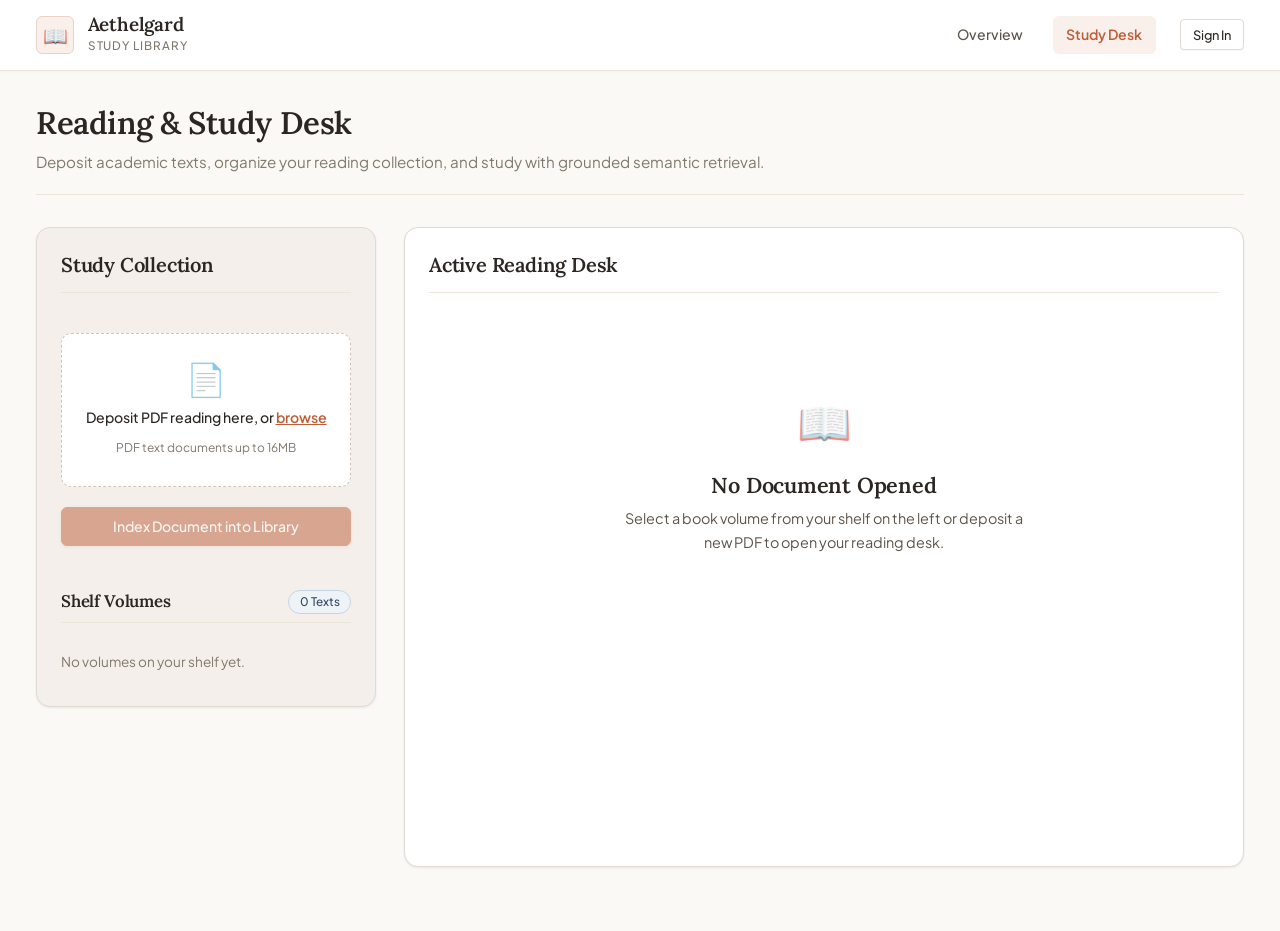
==== commit 180cb9a0: "feat(ui): redesign website with Warm Editorial Workspace aesthetic inspired by Yusun Reading Dashboa" ====
--- a/frontend/dashboard.html
+++ b/frontend/dashboard.html
@@ -3,60 +3,54 @@
 <head>
     <meta charset="UTF-8">
     <meta name="viewport" content="width=device-width, initial-scale=1.0">
-    <title>Study Studio - AI College Study Assistant</title>
+    <title>Reading Studio — Aethelgard Study Assistant</title>
     <link rel="stylesheet" href="css/style.css">
     <link rel="preconnect" href="https://fonts.googleapis.com">
     <link rel="preconnect" href="https://fonts.gstatic.com" crossorigin>
-    <link href="https://fonts.googleapis.com/css2?family=Plus+Jakarta+Sans:wght@300;400;500;600;700;800&family=JetBrains+Mono:wght@400;500&display=swap" rel="stylesheet">
+    <link href="https://fonts.googleapis.com/css2?family=Lora:ital,wght@0,400;0,500;0,600;0,700;1,400;1,600&family=Plus+Jakarta+Sans:wght@300;400;500;600;700&family=JetBrains+Mono:wght@400;500&display=swap" rel="stylesheet">
 </head>
 <body class="dashboard-body">
-    <!-- Live Wallpaper Ambient Canvas -->
-    <canvas id="bg-canvas" class="live-wallpaper-canvas" aria-hidden="true"></canvas>
-
-    <!-- Ambient Volumetric Lighting Glows -->
-    <div class="ambient-glow ambient-glow-1" aria-hidden="true"></div>
-    <div class="ambient-glow ambient-glow-2" aria-hidden="true"></div>
-
-    <!-- Top Navigation -->
+    <!-- Top Navigation Masthead -->
     <header class="navbar">
         <div class="logo">
             <div class="logo-icon-wrapper">
-                <span class="logo-icon">🎓</span>
+                <span class="logo-icon">📖</span>
             </div>
             <div class="logo-text-group">
-                <span class="brand-title">Aethelgard AI</span>
-                <span class="brand-subtitle">Study Assistant</span>
+                <span class="brand-title">Aethelgard</span>
+                <span class="brand-subtitle">Study Library</span>
             </div>
         </div>
         <nav>
-            <a href="index.html" class="nav-link">Home</a>
-            <a href="dashboard.html" class="nav-link active">Dashboard</a>
+            <a href="index.html" class="nav-link">Overview</a>
+            <a href="dashboard.html" class="nav-link active">Study Desk</a>
             <div id="user-nav-area" class="user-nav-box">
-                <span id="user-display-name" class="user-profile-badge hidden">Student</span>
-                <button id="logout-btn" class="btn btn-secondary btn-sm hidden">Logout</button>
-                <a href="login.html" id="login-nav-btn" class="btn btn-secondary">Login</a>
+                <span id="user-display-name" class="user-profile-badge hidden">Student Reader</span>
+                <button id="logout-btn" class="btn btn-secondary btn-sm hidden">Sign Out</button>
+                <a href="login.html" id="login-nav-btn" class="btn btn-secondary btn-sm">Sign In</a>
             </div>
         </nav>
     </header>
 
-    <!-- Main Workspace -->
+    <!-- Main Reading Workspace -->
     <main class="dashboard-container">
         <div class="container-header">
-            <h2>⚡ AI Study Assistant & Document Hub</h2>
-            <p class="subtitle">Upload study PDFs, manage your document library, and chat with your materials using RAG.</p>
+            <h2>Reading & Study Desk</h2>
+            <p class="subtitle">Deposit academic texts, organize your reading collection, and study with grounded semantic retrieval.</p>
         </div>
 
         <div class="dashboard-grid">
-            <!-- Left Card: Upload & Document Library -->
+            <!-- Left Sidebar: Document Intake & Study Library -->
             <section class="card upload-card">
                 <div class="card-header">
-                    <h3>1. Upload & Study Documents</h3>
-                </div>
-
+                    <h3>Study Collection</h3>
+                </div>
+
+                <!-- Document Deposit Tray -->
                 <div class="upload-dropzone" id="dropzone">
-                    <span class="upload-icon">📑</span>
-                    <p class="dropzone-text">Drag and drop your PDF here, or <span class="highlight">browse</span></p>
-                    <p class="dropzone-subtext">Supports .pdf files up to 16MB</p>
+                    <span class="upload-icon">📄</span>
+                    <p class="dropzone-text">Deposit PDF reading here, or <span class="highlight">browse</span></p>
+                    <p class="dropzone-subtext">PDF text documents up to 16MB</p>
                     <input type="file" id="pdf-file-input" accept=".pdf" class="file-input-hidden">
                 </div>
 
@@ -71,7 +65,7 @@
                 <!-- Upload Trigger Button -->
                 <div class="upload-actions">
                     <button id="upload-btn" class="btn btn-primary btn-block" disabled>
-                        <span>Upload, Chunk & Index</span>
+                        <span>Index Document into Library</span>
                     </button>
                 </div>
 
@@ -79,27 +73,27 @@
                 <div id="status-box" class="status-box hidden">
                     <div class="status-icon" id="status-icon">⏳</div>
                     <div class="status-content">
-                        <p id="status-title" class="status-title">Processing...</p>
+                        <p id="status-title" class="status-title">Cataloging text...</p>
                         <p id="status-details" class="status-details"></p>
                     </div>
                 </div>
 
-                <!-- Document Library List -->
+                <!-- Document Library Shelf -->
                 <div class="doc-library-section">
-                    <div class="card-header" style="margin-top: 1.5rem; padding-bottom: 0.5rem;">
-                        <h4>📂 My Document Library</h4>
-                        <span class="badge badge-info" id="doc-library-count">0 Docs</span>
+                    <div class="card-header" style="margin-top: 1rem; padding-bottom: 0.5rem;">
+                        <h4>Shelf Volumes</h4>
+                        <span class="badge badge-info" id="doc-library-count">0 Texts</span>
                     </div>
                     <div id="doc-library-list" class="doc-list">
-                        <p class="text-muted" style="font-size: 0.85rem; padding: 0.5rem 0;">No documents uploaded yet.</p>
+                        <p class="text-muted" style="font-size: 0.85rem; padding: 0.5rem 0;">No volumes on your shelf yet.</p>
                     </div>
                 </div>
             </section>
 
-            <!-- Right Card: Extracted Content Viewer -->
+            <!-- Right: Active Document Reader & Study Views -->
             <section class="card results-card">
                 <div class="card-header">
-                    <h3>2. Active Document Chunks & FAISS Index</h3>
+                    <h3>Active Reading Desk</h3>
                     <div id="stats-badges" class="stats-badges hidden">
                         <span class="badge badge-info" id="badge-pages">0 Pages</span>
                         <span class="badge badge-accent" id="badge-chunks">0 Chunks</span>
@@ -110,54 +104,54 @@
 
                 <!-- Empty State Placeholder -->
                 <div id="empty-results-state" class="empty-results-state">
-                    <span class="empty-icon">🔍</span>
-                    <h4>No Document Selected</h4>
-                    <p>Select a document from your library on the left or upload a new PDF to view extracted content.</p>
-                </div>
-
-                <!-- Results Content (hidden until upload/selection completes) -->
+                    <span class="empty-icon">📖</span>
+                    <h4>No Document Opened</h4>
+                    <p>Select a book volume from your shelf on the left or deposit a new PDF to open your reading desk.</p>
+                </div>
+
+                <!-- Results Content (hidden until a document is chosen) -->
                 <div id="results-wrapper" class="results-wrapper hidden">
                     <!-- Document Metadata Summary -->
                     <div class="doc-meta-bar">
                         <div>
                             <strong id="meta-filename">filename.pdf</strong>
-                            <p id="meta-doc-id" class="text-muted" style="font-family: monospace; font-size: 0.8rem;"></p>
-                            <p id="meta-status-message" class="text-muted"></p>
+                            <p id="meta-doc-id" class="text-muted" style="font-family: var(--font-mono); font-size: 0.78rem;"></p>
+                            <p id="meta-status-message" class="text-muted" style="font-size: 0.82rem;"></p>
                         </div>
                         <div class="doc-meta-actions" style="display: flex; gap: 0.5rem; align-items: center; flex-wrap: wrap;">
-                            <button id="generate-summary-btn" class="btn btn-sm btn-primary">⚡ Generate Summary</button>
-                            <button id="generate-mcqs-btn-top" class="btn btn-sm btn-accent">🎯 Practice MCQs</button>
-                            <button id="generate-questions-btn-top" class="btn btn-sm btn-warning">⭐ Important Questions</button>
+                            <button id="generate-summary-btn" class="btn btn-sm btn-primary">📝 Study Summary</button>
+                            <button id="generate-mcqs-btn-top" class="btn btn-sm btn-accent">🎯 Practice Quiz</button>
+                            <button id="generate-questions-btn-top" class="btn btn-sm btn-warning">⭐ Exam Questions</button>
                             <button id="copy-text-btn" class="btn btn-sm btn-secondary">📋 Copy Text</button>
                         </div>
                     </div>
 
-                    <!-- View Mode Tabs -->
+                    <!-- Editorial View Mode Tabs -->
                     <div class="view-tabs">
-                        <button class="tab-btn active" data-tab="summary-view">📝 AI Study Summary</button>
-                        <button class="tab-btn" data-tab="mcqs-view">🎯 Practice MCQs</button>
-                        <button class="tab-btn" data-tab="questions-view">⭐ Important Questions</button>
-                        <button class="tab-btn" data-tab="chunks-view">RAG Chunks Preview</button>
-                        <button class="tab-btn" data-tab="pages-view">Page-by-Page View</button>
-                        <button class="tab-btn" data-tab="full-view">Full Text View</button>
-                    </div>
-
-                    <!-- Tab 0: AI Study Summary -->
+                        <button class="tab-btn active" data-tab="summary-view">📝 Study Summary</button>
+                        <button class="tab-btn" data-tab="mcqs-view">🎯 Practice Quiz</button>
+                        <button class="tab-btn" data-tab="questions-view">⭐ Exam Questions</button>
+                        <button class="tab-btn" data-tab="chunks-view">Excerpt Chunks</button>
+                        <button class="tab-btn" data-tab="pages-view">Page Reader</button>
+                        <button class="tab-btn" data-tab="full-view">Raw Transcript</button>
+                    </div>
+
+                    <!-- Tab 1: AI Study Summary -->
                     <div id="summary-view" class="tab-content active">
                         <div id="summary-empty-prompt" class="summary-empty-prompt">
-                            <span style="font-size: 2rem; margin-bottom: 0.5rem; display: block;">📑</span>
-                            <p>Generate a structured college study summary with key concepts, definitions, and exam points.</p>
-                            <button id="generate-summary-btn-inner" class="btn btn-primary" style="margin-top: 0.75rem;">⚡ Generate Summary</button>
+                            <span style="font-size: 2.2rem; margin-bottom: 0.5rem; display: block;">📝</span>
+                            <p>Generate a structured academic chapter digest with key concepts, definitions, and exam takeaways.</p>
+                            <button id="generate-summary-btn-inner" class="btn btn-primary" style="margin-top: 0.85rem;">📝 Synthesize Summary</button>
                         </div>
                         <div id="summary-loading" class="status-box hidden" style="margin-top: 1rem;">
                             <div class="status-icon">⏳</div>
                             <div class="status-content">
-                                <p class="status-title">Generating Study Summary with Gemini...</p>
-                                <p class="status-details">Synthesizing overview, key concepts, definitions, and revision points.</p>
+                                <p class="status-title">Synthesizing study summary...</p>
+                                <p class="status-details">Extracting core concepts, defining terminology, and structuring review points.</p>
                             </div>
                         </div>
                         <div id="summary-content-wrapper" class="summary-content-wrapper hidden">
-                            <div class="summary-toolbar" style="display: flex; justify-content: space-between; align-items: center; margin-bottom: 1rem;">
+                            <div class="summary-toolbar">
                                 <div style="display: flex; align-items: center; gap: 0.5rem;">
                                     <span class="badge badge-accent" id="summary-strategy-badge">Direct Summary</span>
                                     <span class="badge badge-info" id="summary-pages-badge">0 Pages</span>
@@ -165,14 +159,14 @@
                                 <button id="copy-summary-btn" class="btn btn-sm btn-secondary">📋 Copy Summary</button>
                             </div>
                             <div id="summary-text-body" class="summary-text-body markdown-body"></div>
-                            <div id="summary-sources-container" class="sources-container" style="margin-top: 1.25rem;">
-                                <span class="sources-label">📚 Source References:</span>
+                            <div id="summary-sources-container" class="sources-container">
+                                <span class="sources-label">📚 Bibliographic Citations:</span>
                                 <div id="summary-sources-list" style="display: flex; flex-wrap: wrap; gap: 0.4rem; margin-top: 0.4rem;"></div>
                             </div>
                         </div>
                     </div>
 
-                    <!-- Tab 0.5: Practice MCQs & Quiz -->
+                    <!-- Tab 2: Practice MCQs & Quiz -->
                     <div id="mcqs-view" class="tab-content">
                         <!-- MCQ Configuration Bar -->
                         <div class="mcq-config-bar">
@@ -187,45 +181,43 @@
                                     </select>
                                 </div>
                                 <div class="config-group">
-                                    <label for="mcq-difficulty-select">Difficulty:</label>
+                                    <label for="mcq-difficulty-select">Level:</label>
                                     <select id="mcq-difficulty-select" class="form-select">
-                                        <option value="easy">Easy (Definitions & Recall)</option>
-                                        <option value="medium" selected>Medium (Concepts & Mechanisms)</option>
-                                        <option value="hard">Hard (Analysis & Distinctions)</option>
-                                        <option value="mixed">Mixed (All Levels)</option>
+                                        <option value="easy">Introductory (Definitions & Recall)</option>
+                                        <option value="medium" selected>Standard (Concepts & Mechanisms)</option>
+                                        <option value="hard">Advanced (Analysis & Distinctions)</option>
+                                        <option value="mixed">Comprehensive (All Levels)</option>
                                     </select>
                                 </div>
                             </div>
-                            <button id="generate-mcqs-btn" class="btn btn-primary">⚡ Generate Quiz</button>
+                            <button id="generate-mcqs-btn" class="btn btn-primary">🎯 Generate Quiz</button>
                         </div>
 
                         <!-- MCQ Empty State -->
-                        <div id="mcqs-empty-prompt" class="summary-empty-prompt" style="margin-top: 1rem;">
-                            <span style="font-size: 2rem; margin-bottom: 0.5rem; display: block;">🎯</span>
-                            <p>Generate grounded practice questions tailored to this document to test your knowledge.</p>
+                        <div id="mcqs-empty-prompt" class="summary-empty-prompt">
+                            <span style="font-size: 2.2rem; margin-bottom: 0.5rem; display: block;">🎯</span>
+                            <p>Generate self-assessment questions tailored to this reading to test your comprehension.</p>
                         </div>
 
                         <!-- MCQ Loading State -->
                         <div id="mcqs-loading" class="status-box hidden" style="margin-top: 1rem;">
                             <div class="status-icon">⏳</div>
                             <div class="status-content">
-                                <p class="status-title">Generating Practice MCQs with Gemini...</p>
-                                <p class="status-details">Extracting key concepts, plausible distractors, and source page citations.</p>
+                                <p class="status-title">Preparing quiz questions...</p>
+                                <p class="status-details">Extracting core concepts, plausible distractors, and source page citations.</p>
                             </div>
                         </div>
 
                         <!-- Interactive Quiz Workspace -->
                         <div id="quiz-wrapper" class="quiz-wrapper hidden" style="margin-top: 1.25rem;">
-                            <!-- Quiz Status Header -->
                             <div class="quiz-header">
                                 <div>
                                     <span class="quiz-progress-text" id="quiz-progress-text">Question 1 of 5</span>
-                                    <span class="badge badge-accent" id="quiz-difficulty-badge" style="margin-left: 0.5rem;">Medium</span>
+                                    <span class="badge badge-accent" id="quiz-difficulty-badge" style="margin-left: 0.5rem;">Standard</span>
                                 </div>
                                 <div class="quiz-score-badge" id="quiz-score-display">Score: 0 / 0</div>
                             </div>
 
-                            <!-- Active Question Card -->
                             <div class="quiz-question-card">
                                 <h4 id="quiz-question-title" class="quiz-question-title">Question text here...</h4>
                                 
@@ -233,23 +225,21 @@
                                     <!-- Options rendered dynamically -->
                                 </div>
 
-                                <!-- Feedback & Explanation Banner -->
                                 <div id="quiz-feedback-box" class="quiz-feedback-box hidden">
                                     <div class="feedback-header" id="feedback-header">
-                                        <span id="feedback-icon">✅</span>
-                                        <strong id="feedback-verdict">Correct!</strong>
+                                        <span id="feedback-icon">✓</span>
+                                        <strong id="feedback-verdict">Correct</strong>
                                     </div>
                                     <p id="feedback-explanation" class="feedback-explanation"></p>
                                     <div id="feedback-source" class="feedback-source">
-                                        <span class="source-tag" id="feedback-source-tag">📄 Document.pdf (Page 1)</span>
+                                        <span class="source-tag" id="feedback-source-tag">📄 Document (Page 1)</span>
                                     </div>
                                 </div>
 
-                                <!-- Quiz Navigation Buttons -->
                                 <div class="quiz-nav-bar">
                                     <button id="quiz-prev-btn" class="btn btn-secondary btn-sm" disabled>◀ Previous</button>
                                     <div style="display: flex; gap: 0.5rem;">
-                                        <button id="quiz-restart-btn" class="btn btn-secondary btn-sm">🔄 Restart Quiz</button>
+                                        <button id="quiz-restart-btn" class="btn btn-secondary btn-sm">🔄 Restart</button>
                                         <button id="quiz-next-btn" class="btn btn-primary btn-sm">Next ▶</button>
                                     </div>
                                 </div>
@@ -257,9 +247,8 @@
                         </div>
                     </div>
 
-                    <!-- Tab 0.7: Important Questions & Exam Revision -->
+                    <!-- Tab 3: Important Exam Questions -->
                     <div id="questions-view" class="tab-content">
-                        <!-- Questions Configuration Bar -->
                         <div class="mcq-config-bar">
                             <div class="mcq-config-inputs">
                                 <div class="config-group">
@@ -274,85 +263,81 @@
                                 <div class="config-group">
                                     <label for="question-type-select">Type:</label>
                                     <select id="question-type-select" class="form-select">
-                                        <option value="mixed" selected>Mixed (Short, Long, Conceptual)</option>
+                                        <option value="mixed" selected>Comprehensive (All Formats)</option>
                                         <option value="short">Short Answer</option>
-                                        <option value="long">Long / Descriptive</option>
-                                        <option value="conceptual">Conceptual & Analytical</option>
+                                        <option value="long">Long / Analytical</option>
+                                        <option value="conceptual">Conceptual Review</option>
                                         <option value="definition">Definitions & Terminology</option>
                                     </select>
                                 </div>
                             </div>
-                            <button id="generate-questions-btn" class="btn btn-warning">⚡ Generate Questions</button>
-                        </div>
-
-                        <!-- Questions Empty State -->
-                        <div id="questions-empty-prompt" class="summary-empty-prompt" style="margin-top: 1rem;">
-                            <span style="font-size: 2rem; margin-bottom: 0.5rem; display: block;">⭐</span>
-                            <p>Identify high-priority exam questions and key revision topics from this document.</p>
-                        </div>
-
-                        <!-- Questions Loading State -->
+                            <button id="generate-questions-btn" class="btn btn-warning">⭐ Generate Exam Questions</button>
+                        </div>
+
+                        <div id="questions-empty-prompt" class="summary-empty-prompt">
+                            <span style="font-size: 2.2rem; margin-bottom: 0.5rem; display: block;">⭐</span>
+                            <p>Identify high-priority syllabus topics and exam revision questions from this text.</p>
+                        </div>
+
                         <div id="questions-loading" class="status-box hidden" style="margin-top: 1rem;">
                             <div class="status-icon">⏳</div>
                             <div class="status-content">
-                                <p class="status-title">Generating Important Exam Questions with Gemini...</p>
-                                <p class="status-details">Analyzing core concepts, ranking revision priority, and mapping source pages.</p>
-                            </div>
-                        </div>
-
-                        <!-- Questions Results Container -->
+                                <p class="status-title">Analyzing syllabus concepts...</p>
+                                <p class="status-details">Ranking revision priority and mapping source citations.</p>
+                            </div>
+                        </div>
+
                         <div id="questions-content-wrapper" class="questions-content-wrapper hidden" style="margin-top: 1.25rem;">
-                            <div class="summary-toolbar" style="display: flex; justify-content: space-between; align-items: center; margin-bottom: 1rem;">
+                            <div class="summary-toolbar">
                                 <div style="display: flex; align-items: center; gap: 0.5rem;">
                                     <span class="badge badge-warning" id="questions-count-badge">0 Questions</span>
                                     <span class="badge badge-info" id="questions-type-badge">Mixed</span>
                                 </div>
-                                <button id="copy-questions-btn" class="btn btn-sm btn-secondary">📋 Copy All Questions</button>
-                            </div>
-
+                                <button id="copy-questions-btn" class="btn btn-sm btn-secondary">📋 Copy Questions</button>
+                            </div>
                             <div id="questions-list-container" class="questions-list-container">
-                                <!-- Rendered priority groups and question cards -->
-                            </div>
-                        </div>
-                    </div>
-
-                    <!-- Tab 1: RAG Chunks View -->
+                                <!-- Rendered priority groups and questions -->
+                            </div>
+                        </div>
+                    </div>
+
+                    <!-- Tab 4: Excerpt Chunks View -->
                     <div id="chunks-view" class="tab-content">
                         <div id="chunks-container" class="chunks-container">
                             <!-- Chunk cards rendered dynamically -->
                         </div>
                     </div>
 
-                    <!-- Tab 2: Page-by-Page View -->
+                    <!-- Tab 5: Page Reader View -->
                     <div id="pages-view" class="tab-content">
                         <div id="pages-container" class="pages-container">
                             <!-- Page cards rendered dynamically -->
                         </div>
                     </div>
 
-                    <!-- Tab 3: Full Text View -->
+                    <!-- Tab 6: Raw Transcript View -->
                     <div id="full-view" class="tab-content">
-                        <textarea id="full-text-area" class="full-text-area" readonly placeholder="Extracted text will appear here..."></textarea>
+                        <textarea id="full-text-area" class="full-text-area" readonly placeholder="Extracted text transcript will appear here..."></textarea>
                     </div>
                 </div>
             </section>
         </div>
 
-        <!-- Section 3: AI Study Assistant Q&A (RAG + Gemini) -->
+        <!-- Section 3: AI Study Assistant & Ask RAG Desk -->
         <section id="search-section" class="card search-card hidden" style="margin-top: 2rem;">
             <div class="card-header">
                 <div>
-                    <h3>🤖 3. Ask AI Study Assistant (RAG Pipeline)</h3>
+                    <h3>Scholar's Marginalia & Question Desk</h3>
                     <p class="subtitle" style="margin-top: 0.2rem;">
-                        Ask any question about your active document. FAISS retrieves relevant context and Google Gemini generates a grounded answer with source citations.
+                        Pose any inquiry regarding your active text. Semantic search retrieves context from the FAISS index and generates an anchored reply with exact page citations.
                     </p>
                 </div>
             </div>
 
             <div class="search-form">
                 <div class="search-input-group">
-                    <input type="text" id="search-query-input" placeholder="e.g., What is process scheduling and round robin?" autocomplete="off">
-                    <button id="search-btn" class="btn btn-primary">Ask AI Assistant</button>
+                    <input type="text" id="search-query-input" placeholder="e.g., What is process scheduling and round-robin dispatching?" autocomplete="off">
+                    <button id="search-btn" class="btn btn-primary">Ask Reading Assistant</button>
                 </div>
             </div>
 
@@ -360,7 +345,7 @@
             <div id="search-status" class="status-box hidden" style="margin-top: 1rem;">
                 <div class="status-icon" id="search-status-icon">⏳</div>
                 <div class="status-content">
-                    <p id="search-status-text" class="status-title">Retrieving context & generating answer with Gemini...</p>
+                    <p id="search-status-text" class="status-title">Consulting text index and synthesizing response...</p>
                 </div>
             </div>
 
@@ -369,14 +354,14 @@
                 <div class="ai-answer-card">
                     <div class="ai-answer-header">
                         <div style="display: flex; align-items: center; gap: 0.5rem;">
-                            <span style="font-size: 1.2rem;">✨</span>
-                            <strong>Latest AI Generated Answer</strong>
-                        </div>
-                        <span class="badge badge-accent" id="ai-status-badge">Grounded RAG</span>
+                            <span>✨</span>
+                            <strong>Synthesized Reading Response</strong>
+                        </div>
+                        <span class="badge badge-accent" id="ai-status-badge">Anchored Retrieval</span>
                     </div>
                     <div id="ai-answer-text" class="ai-answer-body"></div>
                     <div id="ai-sources-container" class="sources-container hidden">
-                        <span class="sources-label">📚 Sources:</span>
+                        <span class="sources-label">📚 Bibliographic Sources:</span>
                         <div id="ai-sources-list" style="display: flex; flex-wrap: wrap; gap: 0.4rem;"></div>
                     </div>
                 </div>
@@ -385,8 +370,8 @@
             <!-- Conversation History Thread -->
             <div id="chat-history-section" class="hidden" style="margin-top: 1.5rem;">
                 <div class="card-header" style="padding-bottom: 0.5rem; margin-bottom: 0.75rem;">
-                    <h4>💬 Conversation History</h4>
-                    <span class="badge badge-info" id="chat-history-count">0 Messages</span>
+                    <h4>Discussion Notes</h4>
+                    <span class="badge badge-info" id="chat-history-count">0 Notes</span>
                 </div>
                 <div id="chat-history-wrapper" class="chat-history-wrapper">
                     <!-- Message bubbles rendered here -->
@@ -394,9 +379,9 @@
             </div>
 
             <div id="search-results-wrapper" class="search-results-wrapper hidden" style="margin-top: 1.5rem;">
-                <div class="search-results-header">
-                    <h4>Retrieved Context Chunks (FAISS)</h4>
-                    <span class="badge badge-info" id="search-result-count">0 Results</span>
+                <div class="search-results-header" style="margin-bottom: 0.75rem;">
+                    <h4>Retrieved Text Excerpts (FAISS Index)</h4>
+                    <span class="badge badge-info" id="search-result-count">0 Excerpts</span>
                 </div>
                 <div id="search-results-container" class="search-results-container">
                     <!-- Retrieved chunk cards rendered here -->
@@ -405,7 +390,7 @@
         </section>
     </main>
 
-    <script src="js/wallpaper.js"></script>
+    <!-- Scripts -->
     <script src="js/main.js"></script>
 </body>
 </html>
--- a/frontend/css/style.css
+++ b/frontend/css/style.css
@@ -1,180 +1,192 @@
 /* ==========================================================================
-   AI College Study Assistant — Cinematic Next-Gen Stylesheet
-   Inspired by premium atmospheric depth, cinematic lighting & fluid motion.
+   WARM EDITORIAL WORKSPACE — DESIGN SYSTEM
+   Inspired by Reading Dashboard by Yusun on Dribbble
+   A quiet, elegant academic reading and study studio.
    ========================================================================== */
 
 /* --------------------------------------------------------------------------
-   1. Design Tokens & Theme Variables
+   1. Design Tokens & Color Palette
    -------------------------------------------------------------------------- */
 :root {
-    /* Color Palette: Deep Cosmic Obsidian & Atmospheric Tones */
-    --bg-canvas: #050811;
-    --bg-primary: #0a0f1d;
-    --bg-secondary: #0f172a;
-    --bg-card: rgba(15, 23, 42, 0.72);
-    --bg-card-hover: rgba(22, 33, 58, 0.82);
-    --bg-card-elevated: rgba(30, 41, 59, 0.75);
-    --bg-input: rgba(15, 23, 42, 0.85);
-
-    /* Text Colors */
-    --text-primary: #f8fafc;
-    --text-secondary: #94a3b8;
-    --text-muted: #64748b;
-    --text-inverse: #020617;
-
-    /* Luminous Accents & Brand Lighting */
-    --accent-indigo: #6366f1;
-    --accent-indigo-hover: #4f46e5;
-    --accent-indigo-glow: rgba(99, 102, 241, 0.35);
-
-    --accent-cyan: #06b6d4;
-    --accent-cyan-hover: #0891b2;
-    --accent-cyan-glow: rgba(6, 182, 212, 0.35);
-
-    --accent-emerald: #10b981;
-    --accent-emerald-glow: rgba(16, 185, 129, 0.3);
-
-    --accent-amber: #f59e0b;
-    --accent-amber-glow: rgba(245, 158, 11, 0.3);
-
-    --accent-rose: #f43f5e;
-    --accent-rose-glow: rgba(244, 63, 94, 0.3);
-
-    --accent-purple: #a855f7;
-
-    /* Semantic Aliases for Existing Components */
-    --accent-color: var(--accent-indigo);
-    --accent-hover: var(--accent-indigo-hover);
-    --success-color: var(--accent-emerald);
-    --danger-color: var(--accent-rose);
-    --border-color: rgba(255, 255, 255, 0.08);
-    --border-highlight: rgba(255, 255, 255, 0.18);
-    --border-accent: rgba(99, 102, 241, 0.45);
-
-    /* Shadows & Glows */
-    --shadow-subtle: 0 4px 20px -2px rgba(0, 0, 0, 0.5);
-    --shadow-card: 0 16px 40px -8px rgba(0, 0, 0, 0.65), inset 0 1px 0 rgba(255, 255, 255, 0.08);
-    --shadow-elevated: 0 25px 60px -12px rgba(0, 0, 0, 0.8), inset 0 1px 0 rgba(255, 255, 255, 0.12);
-    --shadow-glow-indigo: 0 0 35px -5px rgba(99, 102, 241, 0.45);
-    --shadow-glow-cyan: 0 0 35px -5px rgba(6, 182, 212, 0.4);
-
-    /* Radii & Transitions */
-    --radius-sm: 8px;
-    --radius-md: 12px;
-    --radius-lg: 18px;
-    --radius-full: 9999px;
-    --transition-fast: 0.18s cubic-bezier(0.4, 0, 0.2, 1);
-    --transition-smooth: 0.3s cubic-bezier(0.16, 1, 0.3, 1);
-    --transition-spring: 0.45s cubic-bezier(0.34, 1.56, 0.64, 1);
+    /* Warm Paper Canvas & Surfaces */
+    --bg-canvas: #FBF9F5;             /* Warm soft ivory paper background */
+    --bg-sidebar: #F4EFEA;            /* Warm linen/sand sidebar tint */
+    --bg-card: #FFFFFF;               /* Pure ivory paper card surface */
+    --bg-card-subtle: #FAF7F2;        /* Subtle warm card well */
+    --bg-card-muted: #F2ECE3;         /* Muted paper tray */
+    --bg-surface-hover: #F8F5EF;      /* Gentle paper hover */
+    --bg-active-item: #FAF2EB;        /* Warm terracotta-tinted selection */
+
+    /* Typography & Ink Hierarchy */
+    --text-primary: #2B2621;          /* Deep warm charcoal / espresso ink */
+    --text-secondary: #5C5449;        /* Muted warm dark brown */
+    --text-muted: #82796D;            /* Warm taupe */
+    --text-faint: #B3AAA0;            /* Faint watermark rule */
+    --text-inverse: #FAF8F5;          /* Warm ivory text on dark backgrounds */
+
+    /* Restrained Warm Editorial Accents */
+    --accent-terracotta: #BD5E38;      /* Primary: Warm terracotta / burnt sienna */
+    --accent-terracotta-hover: #A34C28;
+    --accent-terracotta-subtle: #FAF0EB;
+    --accent-terracotta-border: #E8D3C8;
+
+    --accent-sage: #536B57;            /* Calm editorial olive / sage green */
+    --accent-sage-subtle: #F1F6F2;
+    --accent-sage-border: #C8D9CB;
+
+    --accent-ochre: #A8792C;           /* Warm antique brass / ochre */
+    --accent-ochre-subtle: #FCF7EC;
+    --accent-ochre-border: #EADBBE;
+
+    --accent-rust: #A33D3D;            /* Refined warm brick red / error */
+    --accent-rust-subtle: #FDF2F2;
+    --accent-rust-border: #EFCBCB;
+
+    --accent-navy: #364B63;            /* Academic slate navy */
+    --accent-navy-subtle: #EEF3F8;
+    --accent-navy-border: #C5D5E4;
+
+    /* Delicate Paper Rules & Borders */
+    --border-hairline: #ECE5DA;        /* Subtle notebook rule */
+    --border-card: #E2DAD0;            /* Paper card boundary */
+    --border-strong: #CFC5B8;          /* Noticeable boundary */
+    --border-focus: #BD5E38;           /* Terracotta focus accent */
+
+    /* Soft Paper Shadows */
+    --shadow-paper-xs: 0 1px 2px rgba(43, 38, 33, 0.03);
+    --shadow-paper-sm: 0 1px 3px rgba(43, 38, 33, 0.05), 0 1px 2px rgba(43, 38, 33, 0.03);
+    --shadow-paper-md: 0 4px 16px rgba(43, 38, 33, 0.05), 0 1px 3px rgba(43, 38, 33, 0.03);
+    --shadow-paper-lg: 0 12px 32px rgba(43, 38, 33, 0.06), 0 2px 6px rgba(43, 38, 33, 0.03);
+
+    /* Typography Families */
+    --font-serif: "Lora", "Newsreader", "Georgia", "Times New Roman", serif;
+    --font-sans: "Plus Jakarta Sans", -apple-system, BlinkMacSystemFont, "Segoe UI", Roboto, sans-serif;
+    --font-mono: "JetBrains Mono", "SF Mono", Consolas, monospace;
+
+    /* Spacing & Radii (Soft, natural corners) */
+    --radius-xs: 4px;
+    --radius-sm: 6px;
+    --radius-md: 10px;
+    --radius-lg: 14px;
+    --radius-xl: 20px;
+    --radius-pill: 9999px;
+
+    /* Component Aliases for Compatibility */
+    --primary: var(--accent-terracotta);
+    --primary-hover: var(--accent-terracotta-hover);
+    --bg-primary: var(--bg-canvas);
+    --bg-secondary: var(--bg-card-subtle);
+    --border-color: var(--border-hairline);
 }
 
 /* --------------------------------------------------------------------------
-   2. Global Reset & Base Typography
+   2. Global Resets & Reading Rhythm
    -------------------------------------------------------------------------- */
 *, *::before, *::after {
+    box-sizing: border-box;
     margin: 0;
     padding: 0;
-    box-sizing: border-box;
 }
 
 html {
     font-size: 16px;
     scroll-behavior: smooth;
-    color-scheme: dark;
+    -webkit-font-smoothing: antialiased;
+    -moz-osx-font-smoothing: grayscale;
 }
 
 body {
+    font-family: var(--font-sans);
+    color: var(--text-primary);
     background-color: var(--bg-canvas);
-    color: var(--text-primary);
-    font-family: 'Plus Jakarta Sans', -apple-system, BlinkMacSystemFont, 'Segoe UI', Roboto, sans-serif;
+    line-height: 1.65;
     min-height: 100vh;
-    display: flex;
-    flex-direction: column;
     overflow-x: hidden;
     position: relative;
-    -webkit-font-smoothing: antialiased;
-    -moz-osx-font-smoothing: grayscale;
-}
-
-/* Monospace font styling for code and identifiers */
-code, pre, .font-mono {
-    font-family: 'JetBrains Mono', 'Fira Code', monospace;
-}
+}
+
+/* Hide or neutralize any dark canvas or ambient glows */
+.live-wallpaper-canvas,
+.ambient-glow,
+#bg-canvas {
+    display: none !important;
+}
+
+/* Selection Color */
+::selection {
+    background-color: #F6E6DA;
+    color: var(--text-primary);
+}
+
+/* Scrollbar Styling */
+::-webkit-scrollbar {
+    width: 7px;
+    height: 7px;
+}
+::-webkit-scrollbar-track {
+    background: var(--bg-canvas);
+}
+::-webkit-scrollbar-thumb {
+    background: #DDD5C7;
+    border-radius: var(--radius-pill);
+}
+::-webkit-scrollbar-thumb:hover {
+    background: #C4B9A7;
+}
+
+/* Typography Defaults */
+h1, h2, h3, h4, h5, h6 {
+    font-family: var(--font-serif);
+    color: var(--text-primary);
+    font-weight: 600;
+    line-height: 1.3;
+    letter-spacing: -0.01em;
+}
+
+h1 { font-size: 2.25rem; font-weight: 600; }
+h2 { font-size: 1.75rem; font-weight: 600; }
+h3 { font-size: 1.35rem; font-weight: 600; }
+h4 { font-size: 1.15rem; font-weight: 600; }
+
+p {
+    color: var(--text-secondary);
+    line-height: 1.68;
+}
+
+a {
+    color: var(--accent-terracotta);
+    text-decoration: none;
+    transition: color 0.15s ease;
+}
+a:hover {
+    color: var(--accent-terracotta-hover);
+}
+
+button, input, select, textarea {
+    font-family: inherit;
+    font-size: inherit;
+    color: inherit;
+}
+
+/* Helper Utilities */
+.hidden { display: none !important; }
+.text-muted { color: var(--text-muted); }
+.text-center { text-align: center; }
 
 /* --------------------------------------------------------------------------
-   3. Live Wallpaper Canvas & Volumetric Ambient Lighting
-   -------------------------------------------------------------------------- */
-.live-wallpaper-canvas {
-    position: fixed;
-    top: 0;
-    left: 0;
-    width: 100vw;
-    height: 100vh;
-    pointer-events: none;
-    z-index: 0;
-    opacity: 0.85;
-}
-
-.ambient-glow {
-    position: fixed;
-    border-radius: 50%;
-    filter: blur(120px);
-    pointer-events: none;
-    z-index: 0;
-    opacity: 0.5;
-    mix-blend-mode: screen;
-}
-
-.ambient-glow-1 {
-    width: 600px;
-    height: 600px;
-    top: -150px;
-    right: -100px;
-    background: radial-gradient(circle, rgba(99, 102, 241, 0.3) 0%, rgba(99, 102, 241, 0) 70%);
-    animation: driftGlow1 22s ease-in-out infinite alternate;
-}
-
-.ambient-glow-2 {
-    width: 550px;
-    height: 550px;
-    bottom: -120px;
-    left: -80px;
-    background: radial-gradient(circle, rgba(6, 182, 212, 0.22) 0%, rgba(6, 182, 212, 0) 70%);
-    animation: driftGlow2 26s ease-in-out infinite alternate;
-}
-
-@keyframes driftGlow1 {
-    0% { transform: translate(0, 0) scale(1); }
-    50% { transform: translate(-80px, 100px) scale(1.15); }
-    100% { transform: translate(40px, 60px) scale(0.95); }
-}
-
-@keyframes driftGlow2 {
-    0% { transform: translate(0, 0) scale(1); }
-    50% { transform: translate(100px, -70px) scale(1.2); }
-    100% { transform: translate(-50px, -40px) scale(0.9); }
-}
-
-/* --------------------------------------------------------------------------
-   4. Glassmorphic Navigation Header
+   3. Navigation & Masthead (.navbar)
    -------------------------------------------------------------------------- */
 .navbar {
     display: flex;
     justify-content: space-between;
     align-items: center;
-    padding: 0.95rem 2.5rem;
-    background: rgba(7, 10, 18, 0.75);
-    backdrop-filter: blur(20px);
-    -webkit-backdrop-filter: blur(20px);
-    border-bottom: 1px solid var(--border-color);
+    padding: 0.9rem 2.25rem;
+    background-color: var(--bg-card);
+    border-bottom: 1px solid var(--border-hairline);
     position: sticky;
     top: 0;
     z-index: 100;
-    transition: all var(--transition-smooth);
-}
-
-.navbar:hover {
-    border-bottom-color: rgba(255, 255, 255, 0.12);
+    box-shadow: var(--shadow-paper-xs);
 }
 
 .logo {
@@ -182,31 +194,23 @@
     align-items: center;
     gap: 0.85rem;
     text-decoration: none;
-    color: inherit;
-    cursor: pointer;
+    color: var(--text-primary);
 }
 
 .logo-icon-wrapper {
-    width: 40px;
-    height: 40px;
-    border-radius: var(--radius-md);
-    background: linear-gradient(135deg, rgba(99, 102, 241, 0.25) 0%, rgba(6, 182, 212, 0.2) 100%);
-    border: 1px solid rgba(129, 140, 248, 0.35);
+    width: 38px;
+    height: 38px;
+    background-color: var(--accent-terracotta-subtle);
+    border: 1px solid var(--accent-terracotta-border);
+    border-radius: var(--radius-sm);
     display: flex;
     align-items: center;
     justify-content: center;
-    box-shadow: 0 0 15px rgba(99, 102, 241, 0.25);
-    transition: all var(--transition-smooth);
-}
-
-.logo:hover .logo-icon-wrapper {
-    transform: scale(1.06) rotate(4deg);
-    border-color: rgba(129, 140, 248, 0.6);
-    box-shadow: 0 0 25px rgba(99, 102, 241, 0.45);
 }
 
 .logo-icon {
     font-size: 1.25rem;
+    line-height: 1;
 }
 
 .logo-text-group {
@@ -215,386 +219,1214 @@
 }
 
 .brand-title {
-    font-size: 1.12rem;
-    font-weight: 700;
-    letter-spacing: -0.02em;
-    background: linear-gradient(135deg, #ffffff 0%, #cbd5e1 100%);
-    -webkit-background-clip: text;
-    -webkit-text-fill-color: transparent;
+    font-family: var(--font-serif);
+    font-size: 1.18rem;
+    font-weight: 600;
+    color: var(--text-primary);
+    line-height: 1.15;
+    letter-spacing: -0.01em;
 }
 
 .brand-subtitle {
-    font-size: 0.68rem;
-    font-weight: 600;
+    font-size: 0.73rem;
+    text-transform: uppercase;
     letter-spacing: 0.08em;
-    text-transform: uppercase;
-    color: var(--accent-cyan);
-}
-
-.logo h1 {
-    font-size: 1.15rem;
-    font-weight: 700;
-    letter-spacing: -0.02em;
+    color: var(--text-muted);
+    font-weight: 500;
 }
 
 nav {
     display: flex;
     align-items: center;
-    gap: 1.25rem;
+    gap: 1rem;
 }
 
 .nav-link {
-    color: var(--text-secondary);
-    text-decoration: none;
-    font-size: 0.92rem;
+    font-size: 0.88rem;
     font-weight: 500;
+    color: var(--text-secondary);
     padding: 0.45rem 0.85rem;
     border-radius: var(--radius-sm);
-    transition: all var(--transition-fast);
-    position: relative;
+    transition: all 0.15s ease;
 }
 
 .nav-link:hover {
     color: var(--text-primary);
-    background: rgba(255, 255, 255, 0.05);
+    background-color: var(--bg-card-subtle);
 }
 
 .nav-link.active {
-    color: #ffffff;
-    background: rgba(99, 102, 241, 0.15);
-    border: 1px solid rgba(99, 102, 241, 0.25);
+    color: var(--accent-terracotta);
+    font-weight: 600;
+    background-color: var(--accent-terracotta-subtle);
 }
 
 .user-nav-box {
     display: flex;
     align-items: center;
-    gap: 0.75rem;
+    gap: 0.65rem;
+    margin-left: 0.5rem;
 }
 
 .user-profile-badge {
-    padding: 0.35rem 0.8rem;
-    background: rgba(16, 185, 129, 0.12);
-    border: 1px solid rgba(16, 185, 129, 0.3);
-    color: #34d399;
-    border-radius: var(--radius-full);
-    font-size: 0.82rem;
-    font-weight: 600;
-    display: inline-flex;
-    align-items: center;
-    gap: 0.4rem;
-}
-
-.user-profile-badge::before {
-    content: '';
-    display: inline-block;
-    width: 6px;
-    height: 6px;
-    border-radius: 50%;
-    background-color: var(--accent-emerald);
-    box-shadow: 0 0 8px var(--accent-emerald);
+    font-size: 0.8rem;
+    font-weight: 600;
+    background-color: var(--bg-sidebar);
+    color: var(--text-primary);
+    padding: 0.35rem 0.85rem;
+    border-radius: var(--radius-pill);
+    border: 1px solid var(--border-card);
 }
 
 /* --------------------------------------------------------------------------
-   5. Buttons & Interactive Controls
+   4. Buttons & Badges
    -------------------------------------------------------------------------- */
 .btn {
-    padding: 0.65rem 1.35rem;
+    display: inline-flex;
+    align-items: center;
+    justify-content: center;
+    gap: 0.5rem;
+    padding: 0.6rem 1.2rem;
+    border-radius: var(--radius-sm);
+    font-size: 0.88rem;
+    font-weight: 500;
+    cursor: pointer;
+    border: 1px solid transparent;
+    transition: all 0.15s ease;
+    text-decoration: none;
+    line-height: 1.3;
+}
+
+.btn:disabled {
+    opacity: 0.5;
+    cursor: not-allowed;
+    pointer-events: none;
+}
+
+/* Primary Button: Warm Terracotta */
+.btn-primary {
+    background-color: var(--accent-terracotta);
+    color: #FFFFFF;
+    border-color: var(--accent-terracotta);
+    box-shadow: 0 1px 3px rgba(189, 94, 56, 0.2);
+}
+.btn-primary:hover {
+    background-color: var(--accent-terracotta-hover);
+    border-color: var(--accent-terracotta-hover);
+    color: #FFFFFF;
+    box-shadow: 0 2px 6px rgba(189, 94, 56, 0.3);
+}
+
+/* Secondary Button: Paper White with Subtle Border */
+.btn-secondary {
+    background-color: var(--bg-card);
+    color: var(--text-primary);
+    border-color: var(--border-card);
+    box-shadow: var(--shadow-paper-xs);
+}
+.btn-secondary:hover {
+    background-color: var(--bg-card-subtle);
+    border-color: var(--border-strong);
+    color: var(--text-primary);
+}
+
+/* Accent Button: Sage Green */
+.btn-accent {
+    background-color: var(--accent-sage);
+    color: #FFFFFF;
+    border-color: var(--accent-sage);
+}
+.btn-accent:hover {
+    background-color: #455948;
+    color: #FFFFFF;
+}
+
+/* Warning Button: Warm Ochre */
+.btn-warning {
+    background-color: var(--accent-ochre);
+    color: #FFFFFF;
+    border-color: var(--accent-ochre);
+}
+.btn-warning:hover {
+    background-color: #916824;
+    color: #FFFFFF;
+}
+
+/* Danger Button: Brick Red */
+.btn-danger {
+    background-color: var(--bg-card);
+    color: var(--accent-rust);
+    border-color: var(--accent-rust-border);
+}
+.btn-danger:hover {
+    background-color: var(--accent-rust-subtle);
+    color: #8C2A2A;
+}
+
+/* Ghost Button: Clean transparent */
+.btn-ghost {
+    background-color: transparent;
+    color: var(--text-secondary);
+    border-color: var(--border-hairline);
+}
+.btn-ghost:hover {
+    background-color: var(--bg-card-subtle);
+    color: var(--text-primary);
+}
+
+/* Button Sizes */
+.btn-sm {
+    padding: 0.38rem 0.75rem;
+    font-size: 0.8rem;
+    border-radius: var(--radius-xs);
+}
+.btn-lg {
+    padding: 0.85rem 1.75rem;
+    font-size: 0.98rem;
     border-radius: var(--radius-md);
-    font-weight: 600;
-    font-size: 0.92rem;
-    letter-spacing: -0.01em;
+}
+.btn-block {
+    display: flex;
+    width: 100%;
+}
+.btn-icon {
+    background: none;
+    border: none;
     cursor: pointer;
-    text-decoration: none;
-    border: 1px solid transparent;
-    transition: all var(--transition-smooth);
+    padding: 0.35rem;
+    color: var(--text-muted);
+    border-radius: var(--radius-xs);
     display: inline-flex;
     align-items: center;
     justify-content: center;
-    gap: 0.55rem;
-    position: relative;
-    user-select: none;
-}
-
-.btn:active {
-    transform: scale(0.98);
-}
-
-.btn-primary {
-    background: linear-gradient(135deg, #6366f1 0%, #4f46e5 100%);
-    color: #ffffff;
-    border-color: rgba(255, 255, 255, 0.15);
-    box-shadow: 0 4px 15px rgba(99, 102, 241, 0.3);
-}
-
-.btn-primary:hover {
-    background: linear-gradient(135deg, #4f46e5 0%, #4338ca 100%);
-    box-shadow: 0 6px 25px rgba(99, 102, 241, 0.5);
-    transform: translateY(-1px);
-}
-
-.btn-glow {
-    position: relative;
-    overflow: hidden;
-}
-
-.btn-glow::after {
-    content: '';
-    position: absolute;
-    top: -50%;
-    left: -50%;
-    width: 200%;
-    height: 200%;
-    background: radial-gradient(circle, rgba(255, 255, 255, 0.25) 0%, transparent 60%);
-    opacity: 0;
-    transform: scale(0.5);
-    transition: all 0.5s ease;
-}
-
-.btn-glow:hover::after {
-    opacity: 1;
-    transform: scale(1);
-}
-
-.btn-secondary {
-    background: rgba(15, 23, 42, 0.7);
-    border: 1px solid var(--border-color);
-    color: var(--text-primary);
-    backdrop-filter: blur(12px);
-}
-
-.btn-secondary:hover {
-    background: rgba(30, 41, 59, 0.8);
-    border-color: var(--border-highlight);
-    color: #ffffff;
-    transform: translateY(-1px);
-}
-
-.btn-ghost {
-    background: transparent;
-    border: 1px solid transparent;
-    color: var(--text-secondary);
-}
-
-.btn-ghost:hover {
-    color: var(--text-primary);
-    background: rgba(255, 255, 255, 0.06);
-    border-color: var(--border-color);
-}
-
-.btn-accent {
-    background: linear-gradient(135deg, rgba(6, 182, 212, 0.9) 0%, rgba(8, 145, 178, 0.9) 100%);
-    color: #ffffff;
-    border-color: rgba(255, 255, 255, 0.2);
-    box-shadow: 0 4px 15px rgba(6, 182, 212, 0.3);
-}
-
-.btn-accent:hover {
-    box-shadow: 0 6px 25px rgba(6, 182, 212, 0.45);
-    transform: translateY(-1px);
-}
-
-.btn-warning {
-    background: linear-gradient(135deg, rgba(245, 158, 11, 0.9) 0%, rgba(217, 119, 6, 0.9) 100%);
-    color: #ffffff;
-    box-shadow: 0 4px 15px rgba(245, 158, 11, 0.3);
-}
-
-.btn-warning:hover {
-    box-shadow: 0 6px 25px rgba(245, 158, 11, 0.45);
-    transform: translateY(-1px);
-}
-
-.btn-danger {
-    background: rgba(239, 68, 68, 0.15);
-    color: #f87171;
-    border: 1px solid rgba(239, 68, 68, 0.3);
-}
-
-.btn-danger:hover {
-    background: rgba(239, 68, 68, 0.3);
-    border-color: #ef4444;
-    color: #ffffff;
-}
-
-.btn-sm {
-    padding: 0.45rem 0.95rem;
-    font-size: 0.84rem;
-    border-radius: var(--radius-sm);
-}
-
-.btn-lg {
-    padding: 0.85rem 1.85rem;
-    font-size: 1.02rem;
-    border-radius: var(--radius-md);
-}
-
-.btn-block {
-    width: 100%;
-}
-
-.btn-icon {
-    background: transparent;
-    border: none;
-    color: var(--text-muted);
-    cursor: pointer;
-    font-size: 1rem;
-    padding: 0.35rem 0.5rem;
-    border-radius: var(--radius-sm);
-    transition: all var(--transition-fast);
-}
-
+    line-height: 1;
+}
 .btn-icon:hover {
-    color: var(--accent-rose);
-    background: rgba(239, 68, 68, 0.1);
-}
-
-.btn:disabled {
-    opacity: 0.45;
-    cursor: not-allowed;
-    transform: none !important;
-    box-shadow: none !important;
-}
-
-.btn-arrow {
-    display: inline-block;
-    transition: transform var(--transition-smooth);
-}
-
-.btn:hover .btn-arrow {
-    transform: translateX(4px);
-}
-
-/* --------------------------------------------------------------------------
-   6. Badges & Micro-Pills
-   -------------------------------------------------------------------------- */
+    color: var(--text-primary);
+    background-color: var(--bg-card-subtle);
+}
+
+/* Badges: Understated, Academic Library Style */
 .badge {
-    padding: 0.3rem 0.75rem;
-    border-radius: var(--radius-full);
-    font-size: 0.76rem;
-    font-weight: 600;
-    letter-spacing: 0.02em;
     display: inline-flex;
     align-items: center;
     gap: 0.35rem;
-    text-transform: uppercase;
+    padding: 0.22rem 0.65rem;
+    font-size: 0.74rem;
+    font-weight: 500;
+    border-radius: var(--radius-pill);
+    border: 1px solid var(--border-hairline);
+    background-color: var(--bg-card-subtle);
+    color: var(--text-secondary);
+    line-height: 1.25;
 }
 
 .badge-info {
-    background: rgba(59, 130, 246, 0.12);
-    border: 1px solid rgba(59, 130, 246, 0.3);
-    color: #60a5fa;
+    background-color: var(--accent-navy-subtle);
+    color: var(--accent-navy);
+    border-color: var(--accent-navy-border);
 }
 
 .badge-accent {
-    background: rgba(99, 102, 241, 0.14);
-    border: 1px solid rgba(99, 102, 241, 0.35);
-    color: #a5b4fc;
+    background-color: var(--accent-terracotta-subtle);
+    color: var(--accent-terracotta);
+    border-color: var(--accent-terracotta-border);
 }
 
 .badge-warning {
-    background: rgba(245, 158, 11, 0.12);
-    border: 1px solid rgba(245, 158, 11, 0.3);
-    color: #fbbf24;
+    background-color: var(--accent-ochre-subtle);
+    color: var(--accent-ochre);
+    border-color: var(--accent-ochre-border);
 }
 
 .badge-purple {
-    background: rgba(168, 85, 247, 0.14);
-    border: 1px solid rgba(168, 85, 247, 0.3);
-    color: #c084fc;
+    background-color: var(--accent-sage-subtle);
+    color: var(--accent-sage);
+    border-color: var(--accent-sage-border);
+}
+
+.badge-danger {
+    background-color: var(--accent-rust-subtle);
+    color: var(--accent-rust);
+    border-color: var(--accent-rust-border);
+}
+
+.badge-secondary {
+    background-color: var(--bg-sidebar);
+    color: var(--text-secondary);
+    border-color: var(--border-card);
 }
 
 .badge-dot {
     width: 6px;
     height: 6px;
     border-radius: 50%;
-    background-color: var(--accent-cyan);
-    box-shadow: 0 0 8px var(--accent-cyan);
-    animation: pulseDot 2s infinite ease-in-out;
-}
-
-@keyframes pulseDot {
-    0%, 100% { opacity: 1; transform: scale(1); }
-    50% { opacity: 0.4; transform: scale(0.75); }
+    background-color: var(--accent-terracotta);
+    display: inline-block;
 }
 
 /* --------------------------------------------------------------------------
-   7. Hero Section & Landing Page Experience
+   5. Reading Dashboard Workspace (.dashboard-container)
+   -------------------------------------------------------------------------- */
+.dashboard-container {
+    max-width: 1440px;
+    margin: 0 auto;
+    padding: 2rem 2.25rem 4rem 2.25rem;
+}
+
+.container-header {
+    margin-bottom: 2rem;
+    padding-bottom: 1.25rem;
+    border-bottom: 1px solid var(--border-hairline);
+}
+
+.container-header h2 {
+    font-family: var(--font-serif);
+    font-size: 1.95rem;
+    color: var(--text-primary);
+    font-weight: 600;
+    letter-spacing: -0.015em;
+    margin-bottom: 0.35rem;
+}
+
+.container-header .subtitle {
+    font-size: 0.95rem;
+    color: var(--text-muted);
+    font-weight: 400;
+}
+
+/* Two-column Reading Workspace Grid: Compact Sidebar (340px) + Spacious Reading Area */
+.dashboard-grid {
+    display: grid;
+    grid-template-columns: 340px 1fr;
+    gap: 1.75rem;
+    align-items: start;
+}
+
+/* Paper Card Foundation */
+.card {
+    background-color: var(--bg-card);
+    border: 1px solid var(--border-card);
+    border-radius: var(--radius-lg);
+    padding: 1.5rem;
+    box-shadow: var(--shadow-paper-sm);
+    position: relative;
+}
+
+.card-header {
+    display: flex;
+    justify-content: space-between;
+    align-items: center;
+    margin-bottom: 1.25rem;
+    padding-bottom: 0.85rem;
+    border-bottom: 1px solid var(--border-hairline);
+}
+
+.card-header h3 {
+    font-family: var(--font-serif);
+    font-size: 1.25rem;
+    font-weight: 600;
+    color: var(--text-primary);
+}
+
+.card-header h4 {
+    font-family: var(--font-serif);
+    font-size: 1.05rem;
+    font-weight: 600;
+    color: var(--text-primary);
+}
+
+/* --------------------------------------------------------------------------
+   6. Sidebar: Document Intake & Study Library (.upload-card)
+   -------------------------------------------------------------------------- */
+.upload-card {
+    background-color: var(--bg-sidebar);
+    border-color: var(--border-card);
+    display: flex;
+    flex-direction: column;
+    gap: 1.25rem;
+}
+
+/* Paper Upload Tray */
+.upload-dropzone {
+    border: 1.5px dashed var(--border-strong);
+    background-color: var(--bg-card);
+    border-radius: var(--radius-md);
+    padding: 1.75rem 1.25rem;
+    text-align: center;
+    cursor: pointer;
+    transition: all 0.2s ease;
+    display: flex;
+    flex-direction: column;
+    align-items: center;
+    justify-content: center;
+    gap: 0.5rem;
+}
+
+.upload-dropzone:hover,
+.upload-dropzone.dragover {
+    border-color: var(--accent-terracotta);
+    background-color: var(--accent-terracotta-subtle);
+}
+
+.upload-icon {
+    font-size: 2rem;
+    line-height: 1;
+    margin-bottom: 0.25rem;
+    opacity: 0.85;
+}
+
+.dropzone-text {
+    font-size: 0.88rem;
+    font-weight: 500;
+    color: var(--text-primary);
+}
+
+.dropzone-text .highlight {
+    color: var(--accent-terracotta);
+    text-decoration: underline;
+    font-weight: 600;
+}
+
+.dropzone-subtext {
+    font-size: 0.75rem;
+    color: var(--text-muted);
+}
+
+.file-input-hidden {
+    display: none;
+}
+
+/* Selected File Bar */
+.selected-file-info {
+    display: flex;
+    align-items: center;
+    gap: 0.6rem;
+    background-color: var(--bg-card);
+    border: 1px solid var(--border-card);
+    border-radius: var(--radius-sm);
+    padding: 0.65rem 0.85rem;
+    font-size: 0.85rem;
+}
+
+.file-name {
+    flex: 1;
+    overflow: hidden;
+    text-overflow: ellipsis;
+    white-space: nowrap;
+    font-weight: 500;
+    color: var(--text-primary);
+}
+
+.file-size {
+    color: var(--text-muted);
+    font-size: 0.78rem;
+}
+
+/* Status Notifications & Alerts */
+.status-box {
+    display: flex;
+    align-items: flex-start;
+    gap: 0.75rem;
+    padding: 0.85rem 1rem;
+    border-radius: var(--radius-sm);
+    background-color: var(--bg-card);
+    border: 1px solid var(--border-card);
+    font-size: 0.85rem;
+}
+
+.status-box.success {
+    background-color: var(--accent-sage-subtle);
+    border-color: var(--accent-sage-border);
+    color: var(--accent-sage);
+}
+
+.status-box.error {
+    background-color: var(--accent-rust-subtle);
+    border-color: var(--accent-rust-border);
+    color: var(--accent-rust);
+}
+
+.status-title {
+    font-weight: 600;
+    color: var(--text-primary);
+    margin-bottom: 0.15rem;
+}
+
+.status-details {
+    color: var(--text-secondary);
+    font-size: 0.8rem;
+    line-height: 1.4;
+}
+
+/* Book-Inspired Study Library Shelf */
+.doc-library-section {
+    margin-top: 0.5rem;
+}
+
+.doc-list {
+    display: flex;
+    flex-direction: column;
+    gap: 0.65rem;
+    max-height: 520px;
+    overflow-y: auto;
+    padding-right: 0.25rem;
+}
+
+/* Book Item Card */
+.doc-item {
+    background-color: var(--bg-card);
+    border: 1px solid var(--border-card);
+    border-radius: var(--radius-md);
+    padding: 0.85rem 1rem;
+    transition: all 0.15s ease;
+    display: flex;
+    flex-direction: column;
+    gap: 0.6rem;
+    box-shadow: var(--shadow-paper-xs);
+    position: relative;
+    border-left: 3.5px solid var(--border-strong);
+}
+
+.doc-item:hover {
+    border-color: var(--border-strong);
+    background-color: var(--bg-surface-hover);
+    box-shadow: var(--shadow-paper-sm);
+}
+
+.doc-item.active {
+    background-color: var(--bg-active-item);
+    border-color: var(--accent-terracotta-border);
+    border-left: 3.5px solid var(--accent-terracotta);
+}
+
+.doc-item-title {
+    display: flex;
+    align-items: center;
+    gap: 0.5rem;
+    font-size: 0.88rem;
+    font-weight: 600;
+    color: var(--text-primary);
+    overflow: hidden;
+    text-overflow: ellipsis;
+    white-space: nowrap;
+}
+
+.doc-item-meta {
+    display: flex;
+    align-items: center;
+    gap: 0.5rem;
+    font-size: 0.75rem;
+    color: var(--text-muted);
+    font-family: var(--font-sans);
+}
+
+.doc-item-actions {
+    display: flex;
+    gap: 0.35rem;
+    flex-wrap: wrap;
+    align-items: center;
+    margin-top: 0.2rem;
+}
+
+.doc-item-actions .btn {
+    font-size: 0.74rem;
+    padding: 0.25rem 0.55rem;
+}
+
+/* --------------------------------------------------------------------------
+   7. Main Reading Area: Extracted Viewer & Study Views (.results-card)
+   -------------------------------------------------------------------------- */
+.results-card {
+    background-color: var(--bg-card);
+    min-height: 640px;
+}
+
+.stats-badges {
+    display: flex;
+    gap: 0.45rem;
+    flex-wrap: wrap;
+}
+
+/* Empty State Placeholder */
+.empty-results-state {
+    text-align: center;
+    padding: 4.5rem 2rem;
+    color: var(--text-muted);
+}
+
+.empty-icon {
+    font-size: 2.75rem;
+    opacity: 0.6;
+    margin-bottom: 0.85rem;
+    display: block;
+}
+
+.empty-results-state h4 {
+    font-family: var(--font-serif);
+    font-size: 1.35rem;
+    color: var(--text-primary);
+    margin-bottom: 0.4rem;
+}
+
+.empty-results-state p {
+    max-width: 420px;
+    margin: 0 auto;
+    font-size: 0.9rem;
+    color: var(--text-secondary);
+}
+
+/* Active Document Meta Bar */
+.doc-meta-bar {
+    display: flex;
+    justify-content: space-between;
+    align-items: center;
+    padding: 0.85rem 1.15rem;
+    background-color: var(--bg-card-subtle);
+    border: 1px solid var(--border-hairline);
+    border-radius: var(--radius-md);
+    margin-bottom: 1.25rem;
+    gap: 1rem;
+    flex-wrap: wrap;
+}
+
+.doc-meta-bar strong {
+    font-family: var(--font-serif);
+    font-size: 1.1rem;
+    color: var(--text-primary);
+    display: block;
+}
+
+/* Clean Editorial View Tabs */
+.view-tabs {
+    display: flex;
+    gap: 0.35rem;
+    border-bottom: 1px solid var(--border-hairline);
+    margin-bottom: 1.5rem;
+    overflow-x: auto;
+    padding-bottom: 1px;
+}
+
+.tab-btn {
+    background: none;
+    border: none;
+    border-bottom: 2px solid transparent;
+    padding: 0.65rem 1rem;
+    font-size: 0.88rem;
+    font-weight: 500;
+    color: var(--text-muted);
+    cursor: pointer;
+    transition: all 0.15s ease;
+    white-space: nowrap;
+    border-radius: var(--radius-xs) var(--radius-xs) 0 0;
+}
+
+.tab-btn:hover {
+    color: var(--text-primary);
+    background-color: var(--bg-card-subtle);
+}
+
+.tab-btn.active {
+    color: var(--accent-terracotta);
+    font-weight: 600;
+    border-bottom-color: var(--accent-terracotta);
+    background-color: transparent;
+}
+
+/* Tab Content Areas */
+.tab-content {
+    display: none;
+    animation: fadeIn 0.15s ease;
+}
+
+.tab-content.active {
+    display: block;
+}
+
+@keyframes fadeIn {
+    from { opacity: 0; transform: translateY(3px); }
+    to { opacity: 1; transform: translateY(0); }
+}
+
+/* --------------------------------------------------------------------------
+   8. Study Summary View (#summary-view)
+   -------------------------------------------------------------------------- */
+.summary-empty-prompt {
+    text-align: center;
+    padding: 3rem 1.5rem;
+    background-color: var(--bg-card-subtle);
+    border: 1px dashed var(--border-card);
+    border-radius: var(--radius-md);
+    color: var(--text-secondary);
+}
+
+.summary-toolbar {
+    display: flex;
+    justify-content: space-between;
+    align-items: center;
+    padding-bottom: 0.85rem;
+    margin-bottom: 1.25rem;
+    border-bottom: 1px solid var(--border-hairline);
+}
+
+.summary-text-body {
+    background-color: var(--bg-card);
+    color: var(--text-primary);
+    line-height: 1.8;
+    font-size: 1rem;
+    max-width: 820px;
+    margin: 0 auto;
+    padding: 1rem 0;
+}
+
+/* Markdown Reading Typography */
+.markdown-body h1,
+.markdown-body h2,
+.markdown-body h3,
+.markdown-body h4 {
+    font-family: var(--font-serif);
+    color: var(--text-primary);
+    margin: 1.5rem 0 0.6rem 0;
+    font-weight: 600;
+}
+
+.markdown-body h1 { font-size: 1.6rem; border-bottom: 1px solid var(--border-hairline); padding-bottom: 0.4rem; }
+.markdown-body h2 { font-size: 1.35rem; }
+.markdown-body h3 { font-size: 1.15rem; }
+
+.markdown-body p {
+    margin-bottom: 1.15rem;
+    color: var(--text-secondary);
+    line-height: 1.8;
+}
+
+.markdown-body ul,
+.markdown-body ol {
+    margin: 0.85rem 0 1.25rem 1.5rem;
+    color: var(--text-secondary);
+}
+
+.markdown-body li {
+    margin-bottom: 0.45rem;
+    line-height: 1.65;
+}
+
+.markdown-body strong {
+    color: var(--text-primary);
+    font-weight: 600;
+}
+
+.markdown-body blockquote {
+    border-left: 3px solid var(--accent-terracotta);
+    padding: 0.65rem 1rem;
+    margin: 1.25rem 0;
+    background-color: var(--bg-card-subtle);
+    color: var(--text-secondary);
+    font-style: italic;
+    border-radius: 0 var(--radius-sm) var(--radius-sm) 0;
+}
+
+.markdown-body code {
+    font-family: var(--font-mono);
+    font-size: 0.85em;
+    background-color: var(--bg-card-subtle);
+    color: var(--text-primary);
+    padding: 0.15rem 0.4rem;
+    border-radius: var(--radius-xs);
+    border: 1px solid var(--border-hairline);
+}
+
+/* Source Reference Tags */
+.sources-container {
+    background-color: var(--bg-card-subtle);
+    border: 1px solid var(--border-hairline);
+    border-radius: var(--radius-md);
+    padding: 0.85rem 1rem;
+    margin-top: 1.5rem;
+}
+
+.sources-label {
+    font-size: 0.8rem;
+    font-weight: 600;
+    color: var(--text-primary);
+    display: block;
+    margin-bottom: 0.4rem;
+    text-transform: uppercase;
+    letter-spacing: 0.05em;
+}
+
+.source-tag, .source-badge {
+    display: inline-flex;
+    align-items: center;
+    background-color: var(--bg-card);
+    border: 1px solid var(--border-card);
+    color: var(--text-secondary);
+    font-size: 0.76rem;
+    padding: 0.25rem 0.6rem;
+    border-radius: var(--radius-xs);
+    font-family: var(--font-mono);
+}
+
+/* --------------------------------------------------------------------------
+   9. Practice MCQs & Quiz View (#mcqs-view)
+   -------------------------------------------------------------------------- */
+.mcq-config-bar {
+    display: flex;
+    justify-content: space-between;
+    align-items: center;
+    background-color: var(--bg-card-subtle);
+    border: 1px solid var(--border-hairline);
+    border-radius: var(--radius-md);
+    padding: 0.85rem 1.15rem;
+    gap: 1rem;
+    flex-wrap: wrap;
+    margin-bottom: 1.25rem;
+}
+
+.mcq-config-inputs {
+    display: flex;
+    gap: 1.25rem;
+    align-items: center;
+    flex-wrap: wrap;
+}
+
+.config-group {
+    display: flex;
+    align-items: center;
+    gap: 0.5rem;
+}
+
+.config-group label {
+    font-size: 0.82rem;
+    font-weight: 500;
+    color: var(--text-secondary);
+}
+
+.form-select {
+    padding: 0.42rem 0.85rem;
+    background-color: var(--bg-card);
+    border: 1px solid var(--border-card);
+    border-radius: var(--radius-xs);
+    font-size: 0.85rem;
+    color: var(--text-primary);
+    cursor: pointer;
+    outline: none;
+    transition: border-color 0.15s ease;
+}
+
+.form-select:focus {
+    border-color: var(--accent-terracotta);
+}
+
+/* Quiz Card & Progress */
+.quiz-wrapper {
+    max-width: 780px;
+    margin: 0 auto;
+}
+
+.quiz-header {
+    display: flex;
+    justify-content: space-between;
+    align-items: center;
+    margin-bottom: 1rem;
+    padding-bottom: 0.65rem;
+    border-bottom: 1px solid var(--border-hairline);
+}
+
+.quiz-progress-text {
+    font-family: var(--font-serif);
+    font-size: 1.05rem;
+    font-weight: 600;
+    color: var(--text-primary);
+}
+
+.quiz-score-badge {
+    background-color: var(--accent-sage-subtle);
+    color: var(--accent-sage);
+    border: 1px solid var(--accent-sage-border);
+    font-weight: 600;
+    font-size: 0.82rem;
+    padding: 0.25rem 0.75rem;
+    border-radius: var(--radius-pill);
+}
+
+.quiz-question-card {
+    background-color: var(--bg-card);
+    border: 1px solid var(--border-card);
+    border-radius: var(--radius-lg);
+    padding: 1.75rem;
+    box-shadow: var(--shadow-paper-xs);
+}
+
+.quiz-question-title {
+    font-family: var(--font-serif);
+    font-size: 1.2rem;
+    font-weight: 600;
+    color: var(--text-primary);
+    line-height: 1.45;
+    margin-bottom: 1.35rem;
+}
+
+.quiz-options-container {
+    display: flex;
+    flex-direction: column;
+    gap: 0.75rem;
+    margin-bottom: 1.5rem;
+}
+
+/* Quiz Option Button */
+.quiz-option-btn {
+    display: flex;
+    align-items: center;
+    gap: 0.85rem;
+    width: 100%;
+    padding: 0.85rem 1.15rem;
+    background-color: var(--bg-card);
+    border: 1px solid var(--border-card);
+    border-radius: var(--radius-md);
+    cursor: pointer;
+    text-align: left;
+    transition: all 0.15s ease;
+    font-size: 0.92rem;
+    color: var(--text-primary);
+}
+
+.quiz-option-btn:hover:not(:disabled) {
+    background-color: var(--bg-card-subtle);
+    border-color: var(--border-strong);
+}
+
+.quiz-option-btn.selected {
+    background-color: var(--accent-terracotta-subtle);
+    border-color: var(--accent-terracotta);
+    color: var(--accent-terracotta);
+}
+
+.quiz-option-btn.correct {
+    background-color: var(--accent-sage-subtle) !important;
+    border-color: var(--accent-sage) !important;
+    color: var(--accent-sage) !important;
+}
+
+.quiz-option-btn.incorrect {
+    background-color: var(--accent-rust-subtle) !important;
+    border-color: var(--accent-rust) !important;
+    color: var(--accent-rust) !important;
+}
+
+.quiz-option-letter {
+    width: 26px;
+    height: 26px;
+    border-radius: 50%;
+    background-color: var(--bg-sidebar);
+    color: var(--text-secondary);
+    display: flex;
+    align-items: center;
+    justify-content: center;
+    font-size: 0.8rem;
+    font-weight: 600;
+    flex-shrink: 0;
+}
+
+.quiz-option-btn.selected .quiz-option-letter {
+    background-color: var(--accent-terracotta);
+    color: #FFFFFF;
+}
+
+.quiz-feedback-box {
+    background-color: var(--bg-card-subtle);
+    border: 1px solid var(--border-card);
+    border-radius: var(--radius-md);
+    padding: 1rem 1.25rem;
+    margin-bottom: 1.5rem;
+}
+
+.quiz-feedback-box.correct {
+    background-color: var(--accent-sage-subtle);
+    border-color: var(--accent-sage-border);
+}
+
+.quiz-feedback-box.incorrect {
+    background-color: var(--accent-rust-subtle);
+    border-color: var(--accent-rust-border);
+}
+
+.feedback-header {
+    display: flex;
+    align-items: center;
+    gap: 0.5rem;
+    margin-bottom: 0.4rem;
+}
+
+.feedback-explanation {
+    font-size: 0.88rem;
+    color: var(--text-secondary);
+    line-height: 1.55;
+    margin-bottom: 0.5rem;
+}
+
+.feedback-source {
+    font-size: 0.78rem;
+    color: var(--text-muted);
+}
+
+.quiz-nav-bar {
+    display: flex;
+    justify-content: space-between;
+    align-items: center;
+    border-top: 1px solid var(--border-hairline);
+    padding-top: 1rem;
+}
+
+/* --------------------------------------------------------------------------
+   10. Important Exam Questions View (#questions-view)
+   -------------------------------------------------------------------------- */
+.questions-content-wrapper {
+    max-width: 820px;
+    margin: 0 auto;
+}
+
+.questions-list-container {
+    display: flex;
+    flex-direction: column;
+    gap: 1.5rem;
+}
+
+.priority-group {
+    background-color: var(--bg-card-subtle);
+    border: 1px solid var(--border-card);
+    border-radius: var(--radius-md);
+    padding: 1.25rem;
+}
+
+.question-card {
+    background-color: var(--bg-card);
+    border: 1px solid var(--border-card);
+    border-radius: var(--radius-sm);
+    padding: 1.15rem;
+    margin-top: 0.75rem;
+    box-shadow: var(--shadow-paper-xs);
+}
+
+/* --------------------------------------------------------------------------
+   11. Document Chunks & Page Reader Views
+   -------------------------------------------------------------------------- */
+.chunks-container,
+.pages-container {
+    display: flex;
+    flex-direction: column;
+    gap: 1rem;
+    max-height: 600px;
+    overflow-y: auto;
+    padding-right: 0.5rem;
+}
+
+.chunk-card,
+.page-card {
+    background-color: var(--bg-card);
+    border: 1px solid var(--border-card);
+    border-radius: var(--radius-md);
+    padding: 1.25rem;
+    box-shadow: var(--shadow-paper-xs);
+}
+
+.chunk-header,
+.page-header {
+    display: flex;
+    justify-content: space-between;
+    align-items: center;
+    margin-bottom: 0.65rem;
+    padding-bottom: 0.45rem;
+    border-bottom: 1px solid var(--border-hairline);
+    font-size: 0.8rem;
+    color: var(--text-muted);
+}
+
+.chunk-body,
+.page-body {
+    font-size: 0.92rem;
+    line-height: 1.7;
+    color: var(--text-secondary);
+    white-space: pre-wrap;
+    word-break: break-word;
+}
+
+.full-text-area {
+    width: 100%;
+    height: 480px;
+    padding: 1.25rem;
+    background-color: var(--bg-card-subtle);
+    border: 1px solid var(--border-card);
+    border-radius: var(--radius-md);
+    font-family: var(--font-sans);
+    font-size: 0.92rem;
+    line-height: 1.7;
+    color: var(--text-primary);
+    resize: vertical;
+    outline: none;
+}
+
+.full-text-area:focus {
+    border-color: var(--accent-terracotta);
+}
+
+/* --------------------------------------------------------------------------
+   12. AI Study Assistant Q&A / Ask RAG Desk (#search-section)
+   -------------------------------------------------------------------------- */
+.search-card {
+    background-color: var(--bg-card);
+    border: 1px solid var(--border-card);
+    margin-top: 2rem;
+}
+
+.search-input-group {
+    display: flex;
+    gap: 0.75rem;
+    align-items: center;
+}
+
+.search-input-group input {
+    flex: 1;
+    padding: 0.75rem 1.15rem;
+    background-color: var(--bg-card-subtle);
+    border: 1px solid var(--border-card);
+    border-radius: var(--radius-sm);
+    font-size: 0.92rem;
+    color: var(--text-primary);
+    outline: none;
+    transition: border-color 0.15s ease;
+}
+
+.search-input-group input:focus {
+    border-color: var(--accent-terracotta);
+    background-color: var(--bg-card);
+}
+
+/* AI Answer Display Card */
+.ai-answer-card {
+    background-color: var(--bg-card-subtle);
+    border: 1px solid var(--border-card);
+    border-left: 4px solid var(--accent-terracotta);
+    border-radius: var(--radius-md);
+    padding: 1.5rem;
+}
+
+.ai-answer-header {
+    display: flex;
+    justify-content: space-between;
+    align-items: center;
+    margin-bottom: 0.85rem;
+    padding-bottom: 0.5rem;
+    border-bottom: 1px solid var(--border-hairline);
+}
+
+.ai-answer-header strong {
+    font-family: var(--font-serif);
+    font-size: 1.1rem;
+    color: var(--text-primary);
+}
+
+.ai-answer-body {
+    font-size: 0.96rem;
+    line-height: 1.75;
+    color: var(--text-primary);
+}
+
+/* Conversation History */
+.chat-history-wrapper {
+    display: flex;
+    flex-direction: column;
+    gap: 1rem;
+    max-height: 480px;
+    overflow-y: auto;
+    padding: 0.5rem;
+}
+
+.chat-message {
+    padding: 1rem 1.25rem;
+    border-radius: var(--radius-md);
+    max-width: 85%;
+    font-size: 0.92rem;
+    line-height: 1.65;
+}
+
+.chat-message.user {
+    align-self: flex-end;
+    background-color: var(--accent-terracotta-subtle);
+    color: var(--text-primary);
+    border: 1px solid var(--accent-terracotta-border);
+}
+
+.chat-message.assistant {
+    align-self: flex-start;
+    background-color: var(--bg-card-subtle);
+    color: var(--text-primary);
+    border: 1px solid var(--border-card);
+}
+
+/* --------------------------------------------------------------------------
+   13. Landing Page Overview (.landing-body)
    -------------------------------------------------------------------------- */
 .landing-body {
     background-color: var(--bg-canvas);
 }
 
 .hero-container {
-    max-width: 1240px;
+    max-width: 1200px;
     margin: 0 auto;
     padding: 4.5rem 2rem 5rem 2rem;
-    position: relative;
-    z-index: 10;
-    display: flex;
-    flex-direction: column;
-    align-items: center;
 }
 
 .hero-section {
     text-align: center;
-    max-width: 860px;
+    max-width: 820px;
     margin: 0 auto 5rem auto;
-    animation: fadeInElevate 0.9s var(--transition-smooth) backwards;
 }
 
 .hero-badge-wrapper {
-    display: flex;
-    justify-content: center;
-    margin-bottom: 1.75rem;
+    margin-bottom: 1.5rem;
 }
 
 .hero-badge {
     display: inline-flex;
     align-items: center;
-    gap: 0.6rem;
-    padding: 0.45rem 1.15rem;
-    border-radius: var(--radius-full);
-    background: rgba(15, 23, 42, 0.8);
-    border: 1px solid rgba(255, 255, 255, 0.1);
-    box-shadow: 0 4px 20px rgba(0, 0, 0, 0.4);
-    backdrop-filter: blur(12px);
-    transition: all var(--transition-smooth);
-}
-
-.hero-badge:hover {
-    border-color: rgba(99, 102, 241, 0.5);
-    box-shadow: 0 0 25px rgba(99, 102, 241, 0.25);
+    gap: 0.5rem;
+    background-color: var(--bg-card);
+    border: 1px solid var(--border-card);
+    padding: 0.35rem 1rem;
+    border-radius: var(--radius-pill);
+    box-shadow: var(--shadow-paper-xs);
 }
 
 .badge-text {
-    font-size: 0.76rem;
-    font-weight: 700;
-    letter-spacing: 0.12em;
-    color: #e2e8f0;
+    font-size: 0.74rem;
+    text-transform: uppercase;
+    letter-spacing: 0.09em;
+    color: var(--text-secondary);
+    font-weight: 600;
 }
 
 .hero-title {
-    font-size: clamp(2.5rem, 5.5vw, 4.2rem);
-    font-weight: 800;
-    letter-spacing: -0.035em;
-    line-height: 1.12;
+    font-family: var(--font-serif);
+    font-size: 3.1rem;
+    font-weight: 600;
+    line-height: 1.18;
+    color: var(--text-primary);
     margin-bottom: 1.5rem;
-    color: #ffffff;
+    letter-spacing: -0.02em;
 }
 
 .gradient-text {
-    background: linear-gradient(135deg, #ffffff 0%, #cbd5e1 35%, #818cf8 70%, #06b6d4 100%);
-    -webkit-background-clip: text;
-    -webkit-text-fill-color: transparent;
-    display: inline-block;
+    color: var(--accent-terracotta);
+    font-style: italic;
 }
 
 .hero-description {
-    font-size: clamp(1.05rem, 1.8vw, 1.25rem);
-    line-height: 1.65;
-    color: var(--text-secondary);
-    margin-bottom: 2.75rem;
-    max-width: 720px;
+    font-size: 1.12rem;
+    color: var(--text-secondary);
+    line-height: 1.7;
+    margin-bottom: 2.25rem;
+    max-width: 680px;
     margin-left: auto;
     margin-right: auto;
 }
@@ -603,47 +1435,32 @@
     display: flex;
     justify-content: center;
     align-items: center;
-    gap: 1.15rem;
+    gap: 1rem;
     flex-wrap: wrap;
-    margin-bottom: 2.5rem;
-}
-
-/* Status Card Indicator */
+    margin-bottom: 2rem;
+}
+
 .status-card {
     display: inline-flex;
     align-items: center;
-    gap: 0.75rem;
-    padding: 0.6rem 1.2rem;
-    background: rgba(15, 23, 42, 0.65);
-    border: 1px solid rgba(255, 255, 255, 0.08);
-    border-radius: var(--radius-full);
-    font-size: 0.85rem;
-    color: var(--text-secondary);
-    backdrop-filter: blur(12px);
-    transition: all var(--transition-smooth);
+    gap: 0.5rem;
+    padding: 0.4rem 1rem;
+    background-color: var(--bg-card);
+    border: 1px solid var(--border-hairline);
+    border-radius: var(--radius-pill);
+    font-size: 0.8rem;
+    color: var(--text-muted);
 }
 
 .status-dot {
-    width: 8px;
-    height: 8px;
+    width: 7px;
+    height: 7px;
     border-radius: 50%;
-    background-color: #94a3b8;
-    transition: all 0.3s ease;
-}
-
-.status-card.active .status-dot {
-    background-color: var(--accent-emerald);
-    box-shadow: 0 0 10px var(--accent-emerald);
-}
-
-.status-card.error .status-dot {
-    background-color: var(--accent-rose);
-    box-shadow: 0 0 10px var(--accent-rose);
-}
-
-/* Features Grid */
+    background-color: var(--accent-sage);
+}
+
+/* Feature Pillars Grid */
 .features-section {
-    width: 100%;
     margin-bottom: 4rem;
 }
 
@@ -654,133 +1471,82 @@
 }
 
 .feature-card {
-    background: var(--bg-card);
-    border: 1px solid var(--border-color);
+    background-color: var(--bg-card);
+    border: 1px solid var(--border-card);
     border-radius: var(--radius-lg);
-    padding: 2.25rem 1.75rem;
-    backdrop-filter: blur(16px);
-    -webkit-backdrop-filter: blur(16px);
-    box-shadow: var(--shadow-card);
-    transition: all var(--transition-smooth);
-    position: relative;
-    overflow: hidden;
-}
-
-.feature-card::before {
-    content: '';
-    position: absolute;
-    top: 0;
-    left: 0;
-    right: 0;
-    height: 1px;
-    background: linear-gradient(90deg, transparent, rgba(255, 255, 255, 0.15), transparent);
+    padding: 2rem 1.75rem;
+    box-shadow: var(--shadow-paper-xs);
+    transition: all 0.2s ease;
+    display: flex;
+    flex-direction: column;
+    gap: 0.75rem;
 }
 
 .feature-card:hover {
-    transform: translateY(-5px);
-    background: var(--bg-card-hover);
-    border-color: rgba(255, 255, 255, 0.16);
-    box-shadow: var(--shadow-elevated), 0 0 30px rgba(99, 102, 241, 0.15);
+    border-color: var(--border-strong);
+    box-shadow: var(--shadow-paper-sm);
+    transform: translateY(-2px);
 }
 
 .feature-icon-box {
-    width: 52px;
-    height: 52px;
-    border-radius: var(--radius-md);
+    width: 44px;
+    height: 44px;
+    background-color: var(--bg-card-subtle);
+    border: 1px solid var(--border-hairline);
+    border-radius: var(--radius-sm);
     display: flex;
     align-items: center;
     justify-content: center;
-    font-size: 1.5rem;
-    margin-bottom: 1.35rem;
-}
-
-.cyan-glow {
-    background: rgba(6, 182, 212, 0.12);
-    border: 1px solid rgba(6, 182, 212, 0.3);
-    box-shadow: 0 0 20px rgba(6, 182, 212, 0.2);
-}
-
-.indigo-glow {
-    background: rgba(99, 102, 241, 0.12);
-    border: 1px solid rgba(99, 102, 241, 0.3);
-    box-shadow: 0 0 20px rgba(99, 102, 241, 0.2);
-}
-
-.amber-glow {
-    background: rgba(245, 158, 11, 0.12);
-    border: 1px solid rgba(245, 158, 11, 0.3);
-    box-shadow: 0 0 20px rgba(245, 158, 11, 0.2);
-}
-
-.emerald-glow {
-    background: rgba(16, 185, 129, 0.12);
-    border: 1px solid rgba(16, 185, 129, 0.3);
-    box-shadow: 0 0 20px rgba(16, 185, 129, 0.2);
+    font-size: 1.35rem;
+    margin-bottom: 0.35rem;
 }
 
 .feature-card h3 {
-    font-size: 1.18rem;
-    font-weight: 700;
-    margin-bottom: 0.65rem;
-    letter-spacing: -0.01em;
-    color: #ffffff;
+    font-family: var(--font-serif);
+    font-size: 1.22rem;
+    color: var(--text-primary);
 }
 
 .feature-card p {
-    font-size: 0.92rem;
+    font-size: 0.9rem;
+    color: var(--text-secondary);
     line-height: 1.6;
-    color: var(--text-secondary);
 }
 
 .landing-footer {
     text-align: center;
-    padding-top: 2rem;
-    border-top: 1px solid var(--border-color);
-    width: 100%;
+    padding-top: 3rem;
+    border-top: 1px solid var(--border-hairline);
     color: var(--text-muted);
     font-size: 0.85rem;
 }
 
 /* --------------------------------------------------------------------------
-   8. Authentication Layout & Forms
+   14. Authentication / Reader Pass (.auth-body)
    -------------------------------------------------------------------------- */
 .auth-body {
     background-color: var(--bg-canvas);
     display: flex;
+    flex-direction: column;
+    min-height: 100vh;
+}
+
+.auth-wrapper {
+    flex: 1;
+    display: flex;
     align-items: center;
     justify-content: center;
-    min-height: 100vh;
-    padding: 2rem;
-}
-
-.auth-wrapper {
+    padding: 3rem 1.5rem;
+}
+
+.auth-card {
     width: 100%;
-    max-width: 440px;
-    position: relative;
-    z-index: 10;
-    animation: fadeInElevate 0.6s var(--transition-smooth) backwards;
-}
-
-.auth-card {
-    background: rgba(15, 23, 42, 0.82);
-    border: 1px solid rgba(255, 255, 255, 0.1);
-    border-radius: var(--radius-lg);
-    padding: 2.75rem 2.25rem;
-    backdrop-filter: blur(24px);
-    -webkit-backdrop-filter: blur(24px);
-    box-shadow: var(--shadow-elevated), 0 0 40px rgba(99, 102, 241, 0.12);
-    position: relative;
-    overflow: hidden;
-}
-
-.auth-card::before {
-    content: '';
-    position: absolute;
-    top: 0;
-    left: 0;
-    right: 0;
-    height: 2px;
-    background: linear-gradient(90deg, #6366f1, #06b6d4, #a855f7);
+    max-width: 420px;
+    background-color: var(--bg-card);
+    border: 1px solid var(--border-card);
+    border-radius: var(--radius-xl);
+    padding: 2.5rem 2.25rem;
+    box-shadow: var(--shadow-paper-md);
 }
 
 .auth-header {
@@ -789,16 +1555,15 @@
 }
 
 .auth-header h2 {
-    font-size: 1.55rem;
-    font-weight: 700;
-    letter-spacing: -0.02em;
-    margin-bottom: 0.4rem;
-    color: #ffffff;
+    font-family: var(--font-serif);
+    font-size: 1.75rem;
+    color: var(--text-primary);
+    margin-bottom: 0.35rem;
 }
 
 .auth-header p {
-    color: var(--text-secondary);
-    font-size: 0.9rem;
+    font-size: 0.88rem;
+    color: var(--text-muted);
 }
 
 .auth-form {
@@ -810,903 +1575,61 @@
 .form-group {
     display: flex;
     flex-direction: column;
-    gap: 0.45rem;
+    gap: 0.4rem;
 }
 
 .form-group label {
-    font-size: 0.84rem;
-    font-weight: 600;
-    color: var(--text-secondary);
-}
-
-.form-group input,
-.form-select {
-    width: 100%;
-    padding: 0.75rem 1rem;
-    background: var(--bg-input);
-    border: 1px solid var(--border-color);
-    border-radius: var(--radius-md);
-    color: var(--text-primary);
-    font-size: 0.95rem;
-    transition: all var(--transition-fast);
-}
-
-.form-group input:focus,
-.form-select:focus {
+    font-size: 0.82rem;
+    font-weight: 600;
+    color: var(--text-primary);
+}
+
+.form-group input {
+    padding: 0.72rem 0.95rem;
+    background-color: var(--bg-card-subtle);
+    border: 1px solid var(--border-card);
+    border-radius: var(--radius-sm);
+    font-size: 0.92rem;
+    color: var(--text-primary);
     outline: none;
-    border-color: var(--accent-indigo);
-    background: rgba(15, 23, 42, 0.95);
-    box-shadow: 0 0 0 3px rgba(99, 102, 241, 0.25);
+    transition: all 0.15s ease;
+}
+
+.form-group input:focus {
+    background-color: var(--bg-card);
+    border-color: var(--accent-terracotta);
 }
 
 .auth-footer {
     text-align: center;
     margin-top: 1.75rem;
-    font-size: 0.88rem;
-    color: var(--text-secondary);
-}
-
-.auth-footer a {
-    color: var(--accent-cyan);
-    text-decoration: none;
-    font-weight: 600;
-    transition: color var(--transition-fast);
-}
-
-.auth-footer a:hover {
-    color: #ffffff;
-    text-decoration: underline;
+    padding-top: 1.25rem;
+    border-top: 1px solid var(--border-hairline);
+    font-size: 0.84rem;
+    color: var(--text-muted);
+    display: flex;
+    flex-direction: column;
+    gap: 0.5rem;
 }
 
 /* --------------------------------------------------------------------------
-   9. Dashboard Workspace & Grid Architecture
+   15. Responsive Adaptations
    -------------------------------------------------------------------------- */
-.dashboard-body {
-    background-color: var(--bg-canvas);
-}
-
-.dashboard-container {
-    max-width: 1440px;
-    margin: 0 auto;
-    padding: 2.25rem 2.5rem 4rem 2.5rem;
-    position: relative;
-    z-index: 10;
-    flex: 1;
-}
-
-.container-header {
-    margin-bottom: 2rem;
-}
-
-.container-header h2 {
-    font-size: 1.85rem;
-    font-weight: 800;
-    letter-spacing: -0.025em;
-    color: #ffffff;
-    margin-bottom: 0.35rem;
-}
-
-.subtitle {
-    color: var(--text-secondary);
-    font-size: 0.95rem;
-    line-height: 1.5;
-}
-
-.dashboard-grid {
-    display: grid;
-    grid-template-columns: 420px 1fr;
-    gap: 1.75rem;
-    align-items: start;
-}
-
-/* Base Card Style */
-.card {
-    background: var(--bg-card);
-    border: 1px solid var(--border-color);
-    border-radius: var(--radius-lg);
-    padding: 1.75rem;
-    backdrop-filter: blur(20px);
-    -webkit-backdrop-filter: blur(20px);
-    box-shadow: var(--shadow-card);
-    transition: all var(--transition-smooth);
-    position: relative;
-}
-
-.card:hover {
-    border-color: rgba(255, 255, 255, 0.12);
-}
-
-.card-header {
-    display: flex;
-    justify-content: space-between;
-    align-items: center;
-    margin-bottom: 1.25rem;
-}
-
-.card-header h3 {
-    font-size: 1.15rem;
-    font-weight: 700;
-    letter-spacing: -0.015em;
-    color: #ffffff;
-}
-
-.card-header h4 {
-    font-size: 1rem;
-    font-weight: 700;
-    color: #ffffff;
-}
-
-/* --------------------------------------------------------------------------
-   10. PDF Upload Dropzone & Document Management
-   -------------------------------------------------------------------------- */
-.upload-dropzone {
-    border: 2px dashed rgba(255, 255, 255, 0.14);
-    border-radius: var(--radius-md);
-    padding: 2.5rem 1.5rem;
-    text-align: center;
-    cursor: pointer;
-    background: rgba(15, 23, 42, 0.4);
-    transition: all var(--transition-smooth);
-    position: relative;
-}
-
-.upload-dropzone:hover,
-.upload-dropzone.dragover {
-    border-color: var(--accent-indigo);
-    background: rgba(99, 102, 241, 0.08);
-    box-shadow: 0 0 25px rgba(99, 102, 241, 0.15);
-    transform: scale(1.01);
-}
-
-.upload-icon {
-    font-size: 2.25rem;
-    display: block;
-    margin-bottom: 0.75rem;
-    filter: drop-shadow(0 0 12px rgba(99, 102, 241, 0.35));
-}
-
-.dropzone-text {
-    font-size: 0.95rem;
-    font-weight: 500;
-    color: var(--text-primary);
-    margin-bottom: 0.35rem;
-}
-
-.dropzone-text .highlight {
-    color: var(--accent-cyan);
-    font-weight: 700;
-}
-
-.dropzone-subtext {
-    font-size: 0.78rem;
-    color: var(--text-muted);
-}
-
-.file-input-hidden {
-    display: none;
-}
-
-.selected-file-info {
-    display: flex;
-    align-items: center;
-    gap: 0.75rem;
-    padding: 0.75rem 1rem;
-    background: rgba(30, 41, 59, 0.7);
-    border: 1px solid rgba(255, 255, 255, 0.1);
-    border-radius: var(--radius-md);
-    margin-top: 1rem;
-    animation: fadeInElevate 0.3s ease;
-}
-
-.file-name {
-    font-size: 0.88rem;
-    font-weight: 600;
-    color: #ffffff;
-    overflow: hidden;
-    text-overflow: ellipsis;
-    white-space: nowrap;
-    flex: 1;
-}
-
-.file-size {
-    font-size: 0.78rem;
-    color: var(--text-muted);
-}
-
-.upload-actions {
-    margin-top: 1rem;
-}
-
-/* --------------------------------------------------------------------------
-   11. Document Library List
-   -------------------------------------------------------------------------- */
-.doc-library-section {
-    margin-top: 1.5rem;
-}
-
-.doc-list {
-    display: flex;
-    flex-direction: column;
-    gap: 0.65rem;
-    max-height: 380px;
-    overflow-y: auto;
-    padding-right: 0.25rem;
-}
-
-.doc-list::-webkit-scrollbar {
-    width: 6px;
-}
-
-.doc-list::-webkit-scrollbar-thumb {
-    background: rgba(255, 255, 255, 0.12);
-    border-radius: var(--radius-full);
-}
-
-.doc-item {
-    background: rgba(15, 23, 42, 0.6);
-    border: 1px solid var(--border-color);
-    border-radius: var(--radius-md);
-    padding: 0.85rem 1rem;
-    display: flex;
-    flex-direction: column;
-    gap: 0.65rem;
-    transition: all var(--transition-smooth);
-    position: relative;
-}
-
-.doc-item:hover {
-    background: rgba(30, 41, 59, 0.7);
-    border-color: rgba(255, 255, 255, 0.16);
-    transform: translateX(2px);
-}
-
-.doc-item.active {
-    background: rgba(99, 102, 241, 0.12);
-    border-color: rgba(99, 102, 241, 0.45);
-    box-shadow: 0 0 20px rgba(99, 102, 241, 0.15);
-}
-
-.doc-item.active::before {
-    content: '';
-    position: absolute;
-    left: 0;
-    top: 12%;
-    bottom: 12%;
-    width: 3px;
-    background: var(--accent-indigo);
-    border-radius: 0 var(--radius-sm) var(--radius-sm) 0;
-    box-shadow: 0 0 8px var(--accent-indigo);
-}
-
-.doc-item-title {
-    display: flex;
-    align-items: center;
-    gap: 0.5rem;
-    font-size: 0.92rem;
-    font-weight: 600;
-    color: #ffffff;
-}
-
-.doc-item-title span:last-child {
-    overflow: hidden;
-    text-overflow: ellipsis;
-    white-space: nowrap;
-}
-
-.doc-item-meta {
-    display: flex;
-    align-items: center;
-    gap: 0.5rem;
-    font-size: 0.78rem;
-    color: var(--text-muted);
-}
-
-.doc-item-actions {
-    display: flex;
-    align-items: center;
-    gap: 0.4rem;
-    flex-wrap: wrap;
-    margin-top: 0.25rem;
-}
-
-/* --------------------------------------------------------------------------
-   12. Segmented View Tabs & Active Workspace
-   -------------------------------------------------------------------------- */
-.view-tabs {
-    display: flex;
-    gap: 0.4rem;
-    padding: 0.35rem;
-    background: rgba(10, 15, 29, 0.8);
-    border: 1px solid var(--border-color);
-    border-radius: var(--radius-md);
-    margin-bottom: 1.5rem;
-    overflow-x: auto;
-}
-
-.view-tabs::-webkit-scrollbar {
-    height: 4px;
-}
-
-.tab-btn {
-    background: transparent;
-    border: 1px solid transparent;
-    color: var(--text-secondary);
-    padding: 0.55rem 1rem;
-    border-radius: var(--radius-sm);
-    font-weight: 600;
-    font-size: 0.86rem;
-    cursor: pointer;
-    white-space: nowrap;
-    transition: all var(--transition-fast);
-}
-
-.tab-btn:hover {
-    color: var(--text-primary);
-    background: rgba(255, 255, 255, 0.05);
-}
-
-.tab-btn.active {
-    background: linear-gradient(135deg, rgba(99, 102, 241, 0.35) 0%, rgba(79, 70, 229, 0.45) 100%);
-    color: #ffffff;
-    border-color: rgba(129, 140, 248, 0.4);
-    box-shadow: 0 4px 14px rgba(99, 102, 241, 0.25);
-}
-
-.tab-content {
-    display: none;
-    animation: fadeInElevate 0.35s var(--transition-smooth);
-}
-
-.tab-content.active {
-    display: block;
-}
-
-.doc-meta-bar {
-    display: flex;
-    justify-content: space-between;
-    align-items: center;
-    padding: 1.25rem 1.5rem;
-    background: rgba(15, 23, 42, 0.55);
-    border: 1px solid var(--border-color);
-    border-radius: var(--radius-md);
-    margin-bottom: 1.5rem;
-    gap: 1rem;
-    flex-wrap: wrap;
-}
-
-.empty-results-state {
-    text-align: center;
-    padding: 5rem 2rem;
-    color: var(--text-muted);
-}
-
-.empty-icon {
-    font-size: 3rem;
-    display: block;
-    margin-bottom: 1rem;
-    opacity: 0.6;
-}
-
-/* --------------------------------------------------------------------------
-   13. Study Summary View & Markdown Typography
-   -------------------------------------------------------------------------- */
-.summary-empty-prompt {
-    text-align: center;
-    padding: 3.5rem 1.5rem;
-    background: rgba(15, 23, 42, 0.45);
-    border: 1px dashed var(--border-color);
-    border-radius: var(--radius-md);
-}
-
-.summary-text-body {
-    line-height: 1.7;
-    font-size: 0.95rem;
-    color: #e2e8f0;
-}
-
-.summary-text-body h1,
-.summary-text-body h2,
-.summary-text-body h3 {
-    margin-top: 1.5rem;
-    margin-bottom: 0.75rem;
-    color: #ffffff;
-    letter-spacing: -0.015em;
-}
-
-.summary-text-body ul,
-.summary-text-body ol {
-    margin-left: 1.5rem;
-    margin-bottom: 1rem;
-}
-
-.summary-text-body li {
-    margin-bottom: 0.35rem;
-}
-
-.summary-text-body blockquote {
-    border-left: 3px solid var(--accent-indigo);
-    padding-left: 1rem;
-    margin: 1rem 0;
-    color: #cbd5e1;
-    font-style: italic;
-    background: rgba(99, 102, 241, 0.05);
-    padding: 0.75rem 1rem;
-    border-radius: 0 var(--radius-sm) var(--radius-sm) 0;
-}
-
-/* --------------------------------------------------------------------------
-   14. Practice MCQs & Interactive Quiz View
-   -------------------------------------------------------------------------- */
-.mcq-config-bar {
-    display: flex;
-    justify-content: space-between;
-    align-items: center;
-    gap: 1rem;
-    padding: 1rem 1.25rem;
-    background: rgba(15, 23, 42, 0.55);
-    border: 1px solid var(--border-color);
-    border-radius: var(--radius-md);
-    margin-bottom: 1.25rem;
-    flex-wrap: wrap;
-}
-
-.mcq-config-inputs {
-    display: flex;
-    align-items: center;
-    gap: 1.25rem;
-    flex-wrap: wrap;
-}
-
-.config-group {
-    display: flex;
-    align-items: center;
-    gap: 0.5rem;
-}
-
-.config-group label {
-    font-size: 0.85rem;
-    font-weight: 600;
-    color: var(--text-secondary);
-}
-
-.quiz-wrapper {
-    animation: fadeInElevate 0.4s var(--transition-smooth);
-}
-
-.quiz-header {
-    display: flex;
-    justify-content: space-between;
-    align-items: center;
-    margin-bottom: 1rem;
-}
-
-.quiz-progress-text {
-    font-size: 0.92rem;
-    font-weight: 700;
-    color: #ffffff;
-}
-
-.quiz-score-badge {
-    padding: 0.35rem 0.85rem;
-    background: rgba(99, 102, 241, 0.15);
-    border: 1px solid rgba(99, 102, 241, 0.35);
-    color: #a5b4fc;
-    border-radius: var(--radius-full);
-    font-size: 0.85rem;
-    font-weight: 700;
-}
-
-.quiz-question-card {
-    background: rgba(15, 23, 42, 0.75);
-    border: 1px solid var(--border-color);
-    border-radius: var(--radius-lg);
-    padding: 2rem;
-    box-shadow: var(--shadow-card);
-}
-
-.quiz-question-title {
-    font-size: 1.18rem;
-    font-weight: 700;
-    color: #ffffff;
-    line-height: 1.5;
-    margin-bottom: 1.5rem;
-}
-
-.quiz-options-container {
-    display: flex;
-    flex-direction: column;
-    gap: 0.75rem;
-    margin-bottom: 1.5rem;
-}
-
-.quiz-option-btn {
-    text-align: left;
-    padding: 1rem 1.25rem;
-    background: rgba(30, 41, 59, 0.5);
-    border: 1px solid var(--border-color);
-    border-radius: var(--radius-md);
-    color: #e2e8f0;
-    font-size: 0.95rem;
-    font-weight: 500;
-    cursor: pointer;
-    transition: all var(--transition-smooth);
-    display: flex;
-    align-items: center;
-    gap: 0.85rem;
-}
-
-.quiz-option-btn:hover:not(:disabled) {
-    background: rgba(40, 53, 76, 0.8);
-    border-color: rgba(255, 255, 255, 0.2);
-    transform: translateX(4px);
-}
-
-.quiz-option-btn.selected {
-    border-color: var(--accent-indigo);
-    background: rgba(99, 102, 241, 0.15);
-}
-
-.quiz-option-btn.correct {
-    background: rgba(16, 185, 129, 0.18) !important;
-    border-color: #10b981 !important;
-    color: #34d399 !important;
-    box-shadow: 0 0 15px rgba(16, 185, 129, 0.2);
-}
-
-.quiz-option-btn.incorrect {
-    background: rgba(239, 68, 68, 0.18) !important;
-    border-color: #ef4444 !important;
-    color: #f87171 !important;
-    box-shadow: 0 0 15px rgba(239, 68, 68, 0.2);
-}
-
-.quiz-feedback-box {
-    padding: 1.25rem;
-    border-radius: var(--radius-md);
-    background: rgba(15, 23, 42, 0.8);
-    border: 1px solid var(--border-color);
-    margin-bottom: 1.5rem;
-    animation: fadeInElevate 0.3s ease;
-}
-
-.feedback-header {
-    display: flex;
-    align-items: center;
-    gap: 0.5rem;
-    font-size: 1.02rem;
-    font-weight: 700;
-    margin-bottom: 0.5rem;
-}
-
-.feedback-explanation {
-    font-size: 0.9rem;
-    line-height: 1.55;
-    color: var(--text-secondary);
-    margin-bottom: 0.75rem;
-}
-
-.feedback-source {
-    font-size: 0.8rem;
-    color: var(--accent-cyan);
-}
-
-.quiz-nav-bar {
-    display: flex;
-    justify-content: space-between;
-    align-items: center;
-}
-
-/* --------------------------------------------------------------------------
-   15. Important Questions View
-   -------------------------------------------------------------------------- */
-.questions-list-container {
-    display: flex;
-    flex-direction: column;
-    gap: 1.5rem;
-}
-
-.question-priority-group {
-    display: flex;
-    flex-direction: column;
-    gap: 0.85rem;
-}
-
-.question-priority-title {
-    font-size: 1rem;
-    font-weight: 700;
-    letter-spacing: 0.04em;
-    text-transform: uppercase;
-    display: flex;
-    align-items: center;
-    gap: 0.5rem;
-}
-
-.question-card {
-    background: rgba(15, 23, 42, 0.7);
-    border: 1px solid var(--border-color);
-    border-radius: var(--radius-md);
-    padding: 1.25rem 1.5rem;
-    transition: all var(--transition-smooth);
-}
-
-.question-card:hover {
-    background: rgba(30, 41, 59, 0.8);
-    border-color: rgba(255, 255, 255, 0.15);
-}
-
-.question-card-header {
-    display: flex;
-    justify-content: space-between;
-    align-items: flex-start;
-    gap: 1rem;
-    margin-bottom: 0.75rem;
-}
-
-.question-card-title {
-    font-size: 1.05rem;
-    font-weight: 700;
-    color: #ffffff;
-    line-height: 1.45;
-}
-
-.answer-guide-box {
-    background: rgba(10, 15, 29, 0.6);
-    border-left: 3px solid var(--accent-cyan);
-    padding: 0.85rem 1rem;
-    border-radius: 0 var(--radius-sm) var(--radius-sm) 0;
-    font-size: 0.88rem;
-    color: var(--text-secondary);
-    line-height: 1.55;
-    margin-top: 0.75rem;
-}
-
-/* Priority Badges */
-.badge-priority-high {
-    background: rgba(244, 63, 94, 0.15);
-    border: 1px solid rgba(244, 63, 94, 0.4);
-    color: #fda4af;
-}
-
-.badge-priority-medium {
-    background: rgba(245, 158, 11, 0.15);
-    border: 1px solid rgba(245, 158, 11, 0.4);
-    color: #fde68a;
-}
-
-.badge-priority-low {
-    background: rgba(6, 182, 212, 0.15);
-    border: 1px solid rgba(6, 182, 212, 0.4);
-    color: #a5f3fc;
-}
-
-/* --------------------------------------------------------------------------
-   16. RAG Chunks, Pages & Full Text Views
-   -------------------------------------------------------------------------- */
-.chunks-container,
-.pages-container {
-    display: flex;
-    flex-direction: column;
-    gap: 0.85rem;
-    max-height: 520px;
-    overflow-y: auto;
-    padding-right: 0.35rem;
-}
-
-.chunk-card,
-.page-card {
-    background: rgba(15, 23, 42, 0.65);
-    border: 1px solid var(--border-color);
-    border-radius: var(--radius-md);
-    padding: 1.15rem 1.35rem;
-    transition: all var(--transition-fast);
-}
-
-.chunk-card:hover,
-.page-card:hover {
-    border-color: rgba(255, 255, 255, 0.15);
-    background: rgba(30, 41, 59, 0.7);
-}
-
-.full-text-area {
-    width: 100%;
-    height: 480px;
-    background: rgba(10, 15, 29, 0.75);
-    border: 1px solid var(--border-color);
-    border-radius: var(--radius-md);
-    padding: 1.25rem;
-    color: #cbd5e1;
-    font-size: 0.9rem;
-    line-height: 1.6;
-    resize: vertical;
-}
-
-/* --------------------------------------------------------------------------
-   17. Q&A Study Assistant (RAG + AI)
-   -------------------------------------------------------------------------- */
-.search-card {
-    background: var(--bg-card);
-    border: 1px solid var(--border-color);
-    border-radius: var(--radius-lg);
-    box-shadow: var(--shadow-elevated);
-    position: relative;
-    overflow: hidden;
-}
-
-.search-card::before {
-    content: '';
-    position: absolute;
-    top: 0;
-    left: 0;
-    right: 0;
-    height: 2px;
-    background: linear-gradient(90deg, #6366f1, #06b6d4, #10b981);
-}
-
-.search-input-group {
-    display: flex;
-    gap: 0.75rem;
-}
-
-.search-input-group input {
-    flex: 1;
-    padding: 0.85rem 1.25rem;
-    background: rgba(15, 23, 42, 0.9);
-    border: 1px solid var(--border-color);
-    border-radius: var(--radius-md);
-    color: #ffffff;
-    font-size: 1rem;
-    transition: all var(--transition-fast);
-}
-
-.search-input-group input:focus {
-    outline: none;
-    border-color: var(--accent-indigo);
-    box-shadow: 0 0 0 3px rgba(99, 102, 241, 0.25), 0 0 20px rgba(99, 102, 241, 0.15);
-}
-
-/* AI Answer Display Card */
-.ai-answer-card {
-    background: rgba(15, 23, 42, 0.85);
-    border: 1px solid rgba(99, 102, 241, 0.35);
-    border-radius: var(--radius-lg);
-    padding: 1.75rem;
-    box-shadow: 0 12px 35px rgba(0, 0, 0, 0.6), 0 0 25px rgba(99, 102, 241, 0.15);
-    animation: fadeInElevate 0.4s var(--transition-smooth);
-}
-
-.ai-answer-header {
-    display: flex;
-    justify-content: space-between;
-    align-items: center;
-    margin-bottom: 1.25rem;
-    padding-bottom: 0.75rem;
-    border-bottom: 1px solid var(--border-color);
-}
-
-.ai-answer-body {
-    font-size: 0.98rem;
-    line-height: 1.7;
-    color: #f1f5f9;
-}
-
-.sources-container {
-    margin-top: 1.25rem;
-    padding-top: 0.85rem;
-    border-top: 1px dashed var(--border-color);
-}
-
-.sources-label {
-    font-size: 0.8rem;
-    font-weight: 700;
-    text-transform: uppercase;
-    letter-spacing: 0.05em;
-    color: var(--text-muted);
-}
-
-.source-tag {
-    display: inline-flex;
-    align-items: center;
-    padding: 0.35rem 0.75rem;
-    background: rgba(6, 182, 212, 0.12);
-    border: 1px solid rgba(6, 182, 212, 0.3);
-    color: #67e8f9;
-    border-radius: var(--radius-full);
-    font-size: 0.78rem;
-    font-weight: 600;
-}
-
-/* Conversation Thread */
-.chat-history-wrapper {
-    display: flex;
-    flex-direction: column;
-    gap: 1rem;
-    max-height: 440px;
-    overflow-y: auto;
-    padding-right: 0.35rem;
-}
-
-.chat-history-msg {
-    padding: 1.15rem 1.35rem;
-    border-radius: var(--radius-md);
-    line-height: 1.6;
-    font-size: 0.94rem;
-    max-width: 88%;
-}
-
-.chat-history-msg.user {
-    background: linear-gradient(135deg, rgba(99, 102, 241, 0.25) 0%, rgba(79, 70, 229, 0.3) 100%);
-    border: 1px solid rgba(129, 140, 248, 0.35);
-    color: #ffffff;
-    align-self: flex-end;
-    border-bottom-right-radius: 4px;
-}
-
-.chat-history-msg.assistant {
-    background: rgba(15, 23, 42, 0.85);
-    border: 1px solid var(--border-color);
-    color: #e2e8f0;
-    align-self: flex-start;
-    border-bottom-left-radius: 4px;
-}
-
-/* --------------------------------------------------------------------------
-   18. Status Boxes & Alerts
-   -------------------------------------------------------------------------- */
-.status-box {
-    display: flex;
-    align-items: center;
-    gap: 0.85rem;
-    padding: 1rem 1.25rem;
-    border-radius: var(--radius-md);
-    background: rgba(15, 23, 42, 0.75);
-    border: 1px solid var(--border-color);
-    animation: fadeInElevate 0.3s ease;
-}
-
-.status-icon {
-    font-size: 1.35rem;
-}
-
-.status-content {
-    flex: 1;
-}
-
-.status-title {
-    font-size: 0.92rem;
-    font-weight: 700;
-    color: #ffffff;
-    margin-bottom: 0.2rem;
-}
-
-.status-details {
-    font-size: 0.82rem;
-    color: var(--text-secondary);
-}
-
-.hidden {
-    display: none !important;
-}
-
-/* --------------------------------------------------------------------------
-   19. Animations & Keyframes
-   -------------------------------------------------------------------------- */
-@keyframes fadeInElevate {
-    from {
-        opacity: 0;
-        transform: translateY(14px);
-    }
-    to {
-        opacity: 1;
-        transform: translateY(0);
-    }
-}
-
-/* --------------------------------------------------------------------------
-   20. Responsive Media Queries
-   -------------------------------------------------------------------------- */
-@media (max-width: 1080px) {
+@media (max-width: 1024px) {
     .dashboard-grid {
         grid-template-columns: 1fr;
+    }
+
+    .upload-card {
+        order: 2;
+    }
+
+    .results-card {
+        order: 1;
+    }
+
+    .hero-title {
+        font-size: 2.5rem;
     }
 }
 
@@ -1715,39 +1638,43 @@
         padding: 0.85rem 1.25rem;
     }
 
+    .dashboard-container {
+        padding: 1.25rem 1rem 3rem 1rem;
+    }
+
     .hero-container {
-        padding: 3rem 1.25rem;
+        padding: 2.5rem 1.25rem;
     }
 
-    .dashboard-container {
-        padding: 1.5rem 1rem 3rem 1rem;
+    .hero-title {
+        font-size: 2.1rem;
     }
 
-    .hero-title {
-        font-size: 2.25rem;
-    }
-
-    .hero-actions {
-        flex-direction: column;
-        width: 100%;
-    }
-
-    .hero-actions .btn {
-        width: 100%;
+    .hero-description {
+        font-size: 0.98rem;
     }
 
     .search-input-group {
         flex-direction: column;
+    }
+
+    .search-input-group button {
+        width: 100%;
     }
 
     .mcq-config-bar {
         flex-direction: column;
         align-items: stretch;
     }
+
+    .doc-meta-bar {
+        flex-direction: column;
+        align-items: flex-start;
+    }
 }
 
 /* --------------------------------------------------------------------------
-   21. Accessibility & Reduced Motion Preferences
+   16. Accessibility & Reduced Motion Preferences
    -------------------------------------------------------------------------- */
 @media (prefers-reduced-motion: reduce) {
     *, *::before, *::after {
@@ -1756,12 +1683,4 @@
         transition-duration: 0.01ms !important;
         scroll-behavior: auto !important;
     }
-
-    .ambient-glow {
-        animation: none !important;
-    }
-
-    .live-wallpaper-canvas {
-        display: none !important;
-    }
-}
+}
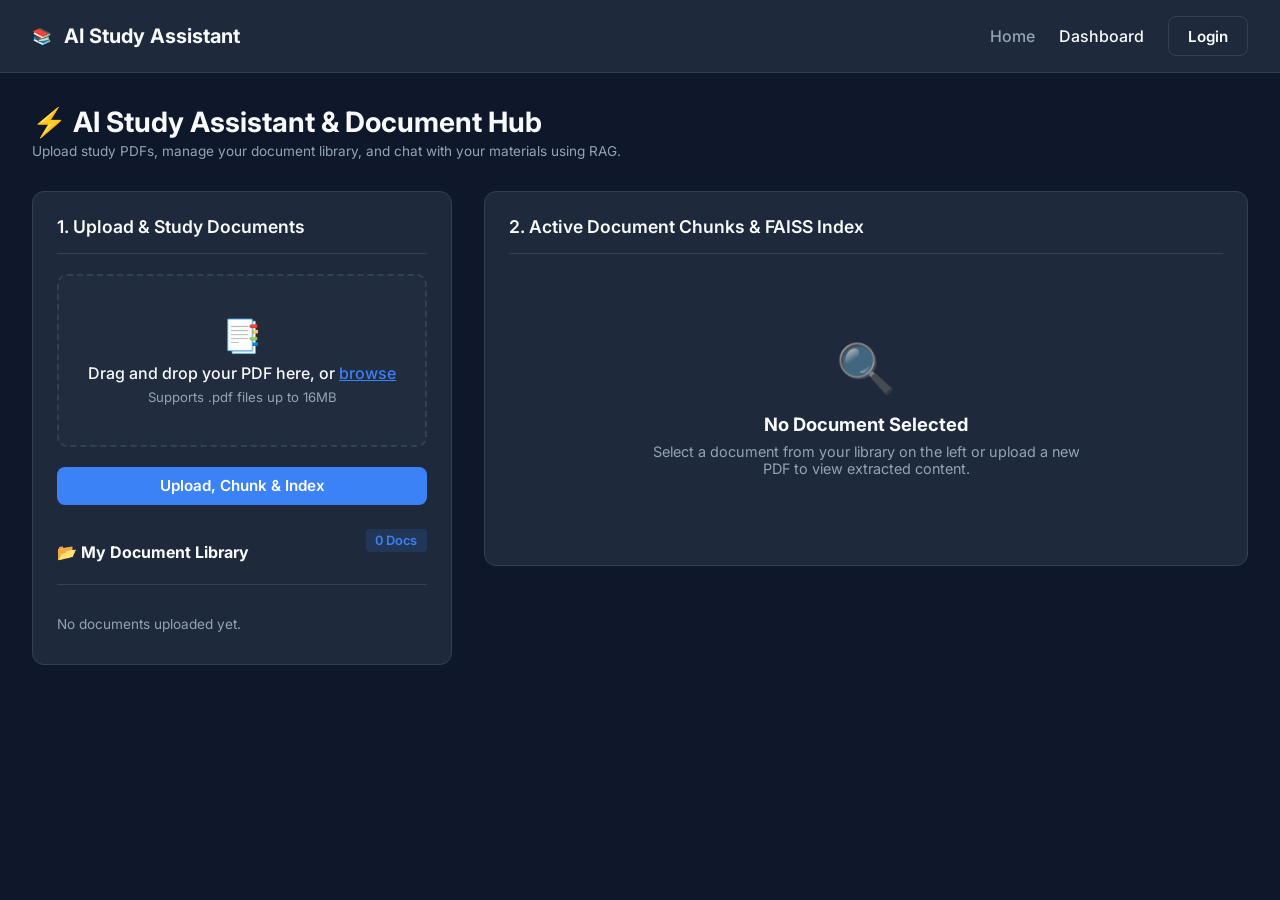
==== commit 5c4b2f87: "revert: restore original theme and original naming" ====
--- a/frontend/dashboard.html
+++ b/frontend/dashboard.html
@@ -3,54 +3,46 @@
 <head>
     <meta charset="UTF-8">
     <meta name="viewport" content="width=device-width, initial-scale=1.0">
-    <title>Reading Studio — Aethelgard Study Assistant</title>
+    <title>FAISS Semantic Retrieval - AI College Study Assistant</title>
     <link rel="stylesheet" href="css/style.css">
-    <link rel="preconnect" href="https://fonts.googleapis.com">
-    <link rel="preconnect" href="https://fonts.gstatic.com" crossorigin>
-    <link href="https://fonts.googleapis.com/css2?family=Lora:ital,wght@0,400;0,500;0,600;0,700;1,400;1,600&family=Plus+Jakarta+Sans:wght@300;400;500;600;700&family=JetBrains+Mono:wght@400;500&display=swap" rel="stylesheet">
+    <link href="https://fonts.googleapis.com/css2?family=Inter:wght@400;500;600;700&display=swap" rel="stylesheet">
 </head>
 <body class="dashboard-body">
-    <!-- Top Navigation Masthead -->
+    <!-- Top Navigation -->
     <header class="navbar">
         <div class="logo">
-            <div class="logo-icon-wrapper">
-                <span class="logo-icon">📖</span>
-            </div>
-            <div class="logo-text-group">
-                <span class="brand-title">Aethelgard</span>
-                <span class="brand-subtitle">Study Library</span>
-            </div>
+            <span class="logo-icon">📚</span>
+            <h1>AI Study Assistant</h1>
         </div>
         <nav>
-            <a href="index.html" class="nav-link">Overview</a>
-            <a href="dashboard.html" class="nav-link active">Study Desk</a>
+            <a href="index.html" class="nav-link">Home</a>
+            <a href="dashboard.html" class="nav-link active">Dashboard</a>
             <div id="user-nav-area" class="user-nav-box">
-                <span id="user-display-name" class="user-profile-badge hidden">Student Reader</span>
-                <button id="logout-btn" class="btn btn-secondary btn-sm hidden">Sign Out</button>
-                <a href="login.html" id="login-nav-btn" class="btn btn-secondary btn-sm">Sign In</a>
+                <span id="user-display-name" class="user-profile-badge hidden">Student</span>
+                <button id="logout-btn" class="btn btn-secondary btn-sm hidden">Logout</button>
+                <a href="login.html" id="login-nav-btn" class="btn btn-secondary">Login</a>
             </div>
         </nav>
     </header>
 
-    <!-- Main Reading Workspace -->
+    <!-- Main Workspace -->
     <main class="dashboard-container">
         <div class="container-header">
-            <h2>Reading & Study Desk</h2>
-            <p class="subtitle">Deposit academic texts, organize your reading collection, and study with grounded semantic retrieval.</p>
+            <h2>⚡ AI Study Assistant & Document Hub</h2>
+            <p class="subtitle">Upload study PDFs, manage your document library, and chat with your materials using RAG.</p>
         </div>
 
         <div class="dashboard-grid">
-            <!-- Left Sidebar: Document Intake & Study Library -->
+            <!-- Left Card: Upload & Document Library -->
             <section class="card upload-card">
                 <div class="card-header">
-                    <h3>Study Collection</h3>
-                </div>
-
-                <!-- Document Deposit Tray -->
+                    <h3>1. Upload & Study Documents</h3>
+                </div>
+
                 <div class="upload-dropzone" id="dropzone">
-                    <span class="upload-icon">📄</span>
-                    <p class="dropzone-text">Deposit PDF reading here, or <span class="highlight">browse</span></p>
-                    <p class="dropzone-subtext">PDF text documents up to 16MB</p>
+                    <span class="upload-icon">📑</span>
+                    <p class="dropzone-text">Drag and drop your PDF here, or <span class="highlight">browse</span></p>
+                    <p class="dropzone-subtext">Supports .pdf files up to 16MB</p>
                     <input type="file" id="pdf-file-input" accept=".pdf" class="file-input-hidden">
                 </div>
 
@@ -65,7 +57,7 @@
                 <!-- Upload Trigger Button -->
                 <div class="upload-actions">
                     <button id="upload-btn" class="btn btn-primary btn-block" disabled>
-                        <span>Index Document into Library</span>
+                        <span>Upload, Chunk & Index</span>
                     </button>
                 </div>
 
@@ -73,27 +65,27 @@
                 <div id="status-box" class="status-box hidden">
                     <div class="status-icon" id="status-icon">⏳</div>
                     <div class="status-content">
-                        <p id="status-title" class="status-title">Cataloging text...</p>
+                        <p id="status-title" class="status-title">Processing...</p>
                         <p id="status-details" class="status-details"></p>
                     </div>
                 </div>
 
-                <!-- Document Library Shelf -->
+                <!-- Document Library List -->
                 <div class="doc-library-section">
-                    <div class="card-header" style="margin-top: 1rem; padding-bottom: 0.5rem;">
-                        <h4>Shelf Volumes</h4>
-                        <span class="badge badge-info" id="doc-library-count">0 Texts</span>
+                    <div class="card-header" style="margin-top: 1.5rem; padding-bottom: 0.5rem;">
+                        <h4>📂 My Document Library</h4>
+                        <span class="badge badge-info" id="doc-library-count">0 Docs</span>
                     </div>
                     <div id="doc-library-list" class="doc-list">
-                        <p class="text-muted" style="font-size: 0.85rem; padding: 0.5rem 0;">No volumes on your shelf yet.</p>
+                        <p class="text-muted" style="font-size: 0.85rem; padding: 0.5rem 0;">No documents uploaded yet.</p>
                     </div>
                 </div>
             </section>
 
-            <!-- Right: Active Document Reader & Study Views -->
+            <!-- Right Card: Extracted Content Viewer -->
             <section class="card results-card">
                 <div class="card-header">
-                    <h3>Active Reading Desk</h3>
+                    <h3>2. Active Document Chunks & FAISS Index</h3>
                     <div id="stats-badges" class="stats-badges hidden">
                         <span class="badge badge-info" id="badge-pages">0 Pages</span>
                         <span class="badge badge-accent" id="badge-chunks">0 Chunks</span>
@@ -104,54 +96,54 @@
 
                 <!-- Empty State Placeholder -->
                 <div id="empty-results-state" class="empty-results-state">
-                    <span class="empty-icon">📖</span>
-                    <h4>No Document Opened</h4>
-                    <p>Select a book volume from your shelf on the left or deposit a new PDF to open your reading desk.</p>
-                </div>
-
-                <!-- Results Content (hidden until a document is chosen) -->
+                    <span class="empty-icon">🔍</span>
+                    <h4>No Document Selected</h4>
+                    <p>Select a document from your library on the left or upload a new PDF to view extracted content.</p>
+                </div>
+
+                <!-- Results Content (hidden until upload/selection completes) -->
                 <div id="results-wrapper" class="results-wrapper hidden">
                     <!-- Document Metadata Summary -->
                     <div class="doc-meta-bar">
                         <div>
                             <strong id="meta-filename">filename.pdf</strong>
-                            <p id="meta-doc-id" class="text-muted" style="font-family: var(--font-mono); font-size: 0.78rem;"></p>
-                            <p id="meta-status-message" class="text-muted" style="font-size: 0.82rem;"></p>
+                            <p id="meta-doc-id" class="text-muted" style="font-family: monospace; font-size: 0.8rem;"></p>
+                            <p id="meta-status-message" class="text-muted"></p>
                         </div>
                         <div class="doc-meta-actions" style="display: flex; gap: 0.5rem; align-items: center; flex-wrap: wrap;">
-                            <button id="generate-summary-btn" class="btn btn-sm btn-primary">📝 Study Summary</button>
-                            <button id="generate-mcqs-btn-top" class="btn btn-sm btn-accent">🎯 Practice Quiz</button>
-                            <button id="generate-questions-btn-top" class="btn btn-sm btn-warning">⭐ Exam Questions</button>
+                            <button id="generate-summary-btn" class="btn btn-sm btn-primary">⚡ Generate Summary</button>
+                            <button id="generate-mcqs-btn-top" class="btn btn-sm btn-accent">🎯 Practice MCQs</button>
+                            <button id="generate-questions-btn-top" class="btn btn-sm btn-warning">⭐ Important Questions</button>
                             <button id="copy-text-btn" class="btn btn-sm btn-secondary">📋 Copy Text</button>
                         </div>
                     </div>
 
-                    <!-- Editorial View Mode Tabs -->
+                    <!-- View Mode Tabs -->
                     <div class="view-tabs">
-                        <button class="tab-btn active" data-tab="summary-view">📝 Study Summary</button>
-                        <button class="tab-btn" data-tab="mcqs-view">🎯 Practice Quiz</button>
-                        <button class="tab-btn" data-tab="questions-view">⭐ Exam Questions</button>
-                        <button class="tab-btn" data-tab="chunks-view">Excerpt Chunks</button>
-                        <button class="tab-btn" data-tab="pages-view">Page Reader</button>
-                        <button class="tab-btn" data-tab="full-view">Raw Transcript</button>
-                    </div>
-
-                    <!-- Tab 1: AI Study Summary -->
+                        <button class="tab-btn active" data-tab="summary-view">📝 AI Study Summary</button>
+                        <button class="tab-btn" data-tab="mcqs-view">🎯 Practice MCQs</button>
+                        <button class="tab-btn" data-tab="questions-view">⭐ Important Questions</button>
+                        <button class="tab-btn" data-tab="chunks-view">RAG Chunks Preview</button>
+                        <button class="tab-btn" data-tab="pages-view">Page-by-Page View</button>
+                        <button class="tab-btn" data-tab="full-view">Full Text View</button>
+                    </div>
+
+                    <!-- Tab 0: AI Study Summary -->
                     <div id="summary-view" class="tab-content active">
                         <div id="summary-empty-prompt" class="summary-empty-prompt">
-                            <span style="font-size: 2.2rem; margin-bottom: 0.5rem; display: block;">📝</span>
-                            <p>Generate a structured academic chapter digest with key concepts, definitions, and exam takeaways.</p>
-                            <button id="generate-summary-btn-inner" class="btn btn-primary" style="margin-top: 0.85rem;">📝 Synthesize Summary</button>
+                            <span style="font-size: 2rem; margin-bottom: 0.5rem; display: block;">📑</span>
+                            <p>Generate a structured college study summary with key concepts, definitions, and exam points.</p>
+                            <button id="generate-summary-btn-inner" class="btn btn-primary" style="margin-top: 0.75rem;">⚡ Generate Summary</button>
                         </div>
                         <div id="summary-loading" class="status-box hidden" style="margin-top: 1rem;">
                             <div class="status-icon">⏳</div>
                             <div class="status-content">
-                                <p class="status-title">Synthesizing study summary...</p>
-                                <p class="status-details">Extracting core concepts, defining terminology, and structuring review points.</p>
+                                <p class="status-title">Generating Study Summary with Gemini...</p>
+                                <p class="status-details">Synthesizing overview, key concepts, definitions, and revision points.</p>
                             </div>
                         </div>
                         <div id="summary-content-wrapper" class="summary-content-wrapper hidden">
-                            <div class="summary-toolbar">
+                            <div class="summary-toolbar" style="display: flex; justify-content: space-between; align-items: center; margin-bottom: 1rem;">
                                 <div style="display: flex; align-items: center; gap: 0.5rem;">
                                     <span class="badge badge-accent" id="summary-strategy-badge">Direct Summary</span>
                                     <span class="badge badge-info" id="summary-pages-badge">0 Pages</span>
@@ -159,14 +151,14 @@
                                 <button id="copy-summary-btn" class="btn btn-sm btn-secondary">📋 Copy Summary</button>
                             </div>
                             <div id="summary-text-body" class="summary-text-body markdown-body"></div>
-                            <div id="summary-sources-container" class="sources-container">
-                                <span class="sources-label">📚 Bibliographic Citations:</span>
+                            <div id="summary-sources-container" class="sources-container" style="margin-top: 1.25rem;">
+                                <span class="sources-label">📚 Source References:</span>
                                 <div id="summary-sources-list" style="display: flex; flex-wrap: wrap; gap: 0.4rem; margin-top: 0.4rem;"></div>
                             </div>
                         </div>
                     </div>
 
-                    <!-- Tab 2: Practice MCQs & Quiz -->
+                    <!-- Tab 0.5: Practice MCQs & Quiz -->
                     <div id="mcqs-view" class="tab-content">
                         <!-- MCQ Configuration Bar -->
                         <div class="mcq-config-bar">
@@ -181,43 +173,45 @@
                                     </select>
                                 </div>
                                 <div class="config-group">
-                                    <label for="mcq-difficulty-select">Level:</label>
+                                    <label for="mcq-difficulty-select">Difficulty:</label>
                                     <select id="mcq-difficulty-select" class="form-select">
-                                        <option value="easy">Introductory (Definitions & Recall)</option>
-                                        <option value="medium" selected>Standard (Concepts & Mechanisms)</option>
-                                        <option value="hard">Advanced (Analysis & Distinctions)</option>
-                                        <option value="mixed">Comprehensive (All Levels)</option>
+                                        <option value="easy">Easy (Definitions & Recall)</option>
+                                        <option value="medium" selected>Medium (Concepts & Mechanisms)</option>
+                                        <option value="hard">Hard (Analysis & Distinctions)</option>
+                                        <option value="mixed">Mixed (All Levels)</option>
                                     </select>
                                 </div>
                             </div>
-                            <button id="generate-mcqs-btn" class="btn btn-primary">🎯 Generate Quiz</button>
+                            <button id="generate-mcqs-btn" class="btn btn-primary">⚡ Generate Quiz</button>
                         </div>
 
                         <!-- MCQ Empty State -->
-                        <div id="mcqs-empty-prompt" class="summary-empty-prompt">
-                            <span style="font-size: 2.2rem; margin-bottom: 0.5rem; display: block;">🎯</span>
-                            <p>Generate self-assessment questions tailored to this reading to test your comprehension.</p>
+                        <div id="mcqs-empty-prompt" class="summary-empty-prompt" style="margin-top: 1rem;">
+                            <span style="font-size: 2rem; margin-bottom: 0.5rem; display: block;">🎯</span>
+                            <p>Generate grounded practice questions tailored to this document to test your knowledge.</p>
                         </div>
 
                         <!-- MCQ Loading State -->
                         <div id="mcqs-loading" class="status-box hidden" style="margin-top: 1rem;">
                             <div class="status-icon">⏳</div>
                             <div class="status-content">
-                                <p class="status-title">Preparing quiz questions...</p>
-                                <p class="status-details">Extracting core concepts, plausible distractors, and source page citations.</p>
+                                <p class="status-title">Generating Practice MCQs with Gemini...</p>
+                                <p class="status-details">Extracting key concepts, plausible distractors, and source page citations.</p>
                             </div>
                         </div>
 
                         <!-- Interactive Quiz Workspace -->
                         <div id="quiz-wrapper" class="quiz-wrapper hidden" style="margin-top: 1.25rem;">
+                            <!-- Quiz Status Header -->
                             <div class="quiz-header">
                                 <div>
                                     <span class="quiz-progress-text" id="quiz-progress-text">Question 1 of 5</span>
-                                    <span class="badge badge-accent" id="quiz-difficulty-badge" style="margin-left: 0.5rem;">Standard</span>
+                                    <span class="badge badge-accent" id="quiz-difficulty-badge" style="margin-left: 0.5rem;">Medium</span>
                                 </div>
                                 <div class="quiz-score-badge" id="quiz-score-display">Score: 0 / 0</div>
                             </div>
 
+                            <!-- Active Question Card -->
                             <div class="quiz-question-card">
                                 <h4 id="quiz-question-title" class="quiz-question-title">Question text here...</h4>
                                 
@@ -225,21 +219,23 @@
                                     <!-- Options rendered dynamically -->
                                 </div>
 
+                                <!-- Feedback & Explanation Banner -->
                                 <div id="quiz-feedback-box" class="quiz-feedback-box hidden">
                                     <div class="feedback-header" id="feedback-header">
-                                        <span id="feedback-icon">✓</span>
-                                        <strong id="feedback-verdict">Correct</strong>
+                                        <span id="feedback-icon">✅</span>
+                                        <strong id="feedback-verdict">Correct!</strong>
                                     </div>
                                     <p id="feedback-explanation" class="feedback-explanation"></p>
                                     <div id="feedback-source" class="feedback-source">
-                                        <span class="source-tag" id="feedback-source-tag">📄 Document (Page 1)</span>
+                                        <span class="source-tag" id="feedback-source-tag">📄 Document.pdf (Page 1)</span>
                                     </div>
                                 </div>
 
+                                <!-- Quiz Navigation Buttons -->
                                 <div class="quiz-nav-bar">
                                     <button id="quiz-prev-btn" class="btn btn-secondary btn-sm" disabled>◀ Previous</button>
                                     <div style="display: flex; gap: 0.5rem;">
-                                        <button id="quiz-restart-btn" class="btn btn-secondary btn-sm">🔄 Restart</button>
+                                        <button id="quiz-restart-btn" class="btn btn-secondary btn-sm">🔄 Restart Quiz</button>
                                         <button id="quiz-next-btn" class="btn btn-primary btn-sm">Next ▶</button>
                                     </div>
                                 </div>
@@ -247,8 +243,9 @@
                         </div>
                     </div>
 
-                    <!-- Tab 3: Important Exam Questions -->
+                    <!-- Tab 0.7: Important Questions & Exam Revision -->
                     <div id="questions-view" class="tab-content">
+                        <!-- Questions Configuration Bar -->
                         <div class="mcq-config-bar">
                             <div class="mcq-config-inputs">
                                 <div class="config-group">
@@ -263,81 +260,85 @@
                                 <div class="config-group">
                                     <label for="question-type-select">Type:</label>
                                     <select id="question-type-select" class="form-select">
-                                        <option value="mixed" selected>Comprehensive (All Formats)</option>
+                                        <option value="mixed" selected>Mixed (Short, Long, Conceptual)</option>
                                         <option value="short">Short Answer</option>
-                                        <option value="long">Long / Analytical</option>
-                                        <option value="conceptual">Conceptual Review</option>
+                                        <option value="long">Long / Descriptive</option>
+                                        <option value="conceptual">Conceptual & Analytical</option>
                                         <option value="definition">Definitions & Terminology</option>
                                     </select>
                                 </div>
                             </div>
-                            <button id="generate-questions-btn" class="btn btn-warning">⭐ Generate Exam Questions</button>
-                        </div>
-
-                        <div id="questions-empty-prompt" class="summary-empty-prompt">
-                            <span style="font-size: 2.2rem; margin-bottom: 0.5rem; display: block;">⭐</span>
-                            <p>Identify high-priority syllabus topics and exam revision questions from this text.</p>
-                        </div>
-
+                            <button id="generate-questions-btn" class="btn btn-warning">⚡ Generate Questions</button>
+                        </div>
+
+                        <!-- Questions Empty State -->
+                        <div id="questions-empty-prompt" class="summary-empty-prompt" style="margin-top: 1rem;">
+                            <span style="font-size: 2rem; margin-bottom: 0.5rem; display: block;">⭐</span>
+                            <p>Identify high-priority exam questions and key revision topics from this document.</p>
+                        </div>
+
+                        <!-- Questions Loading State -->
                         <div id="questions-loading" class="status-box hidden" style="margin-top: 1rem;">
                             <div class="status-icon">⏳</div>
                             <div class="status-content">
-                                <p class="status-title">Analyzing syllabus concepts...</p>
-                                <p class="status-details">Ranking revision priority and mapping source citations.</p>
-                            </div>
-                        </div>
-
+                                <p class="status-title">Generating Important Exam Questions with Gemini...</p>
+                                <p class="status-details">Analyzing core concepts, ranking revision priority, and mapping source pages.</p>
+                            </div>
+                        </div>
+
+                        <!-- Questions Results Container -->
                         <div id="questions-content-wrapper" class="questions-content-wrapper hidden" style="margin-top: 1.25rem;">
-                            <div class="summary-toolbar">
+                            <div class="summary-toolbar" style="display: flex; justify-content: space-between; align-items: center; margin-bottom: 1rem;">
                                 <div style="display: flex; align-items: center; gap: 0.5rem;">
                                     <span class="badge badge-warning" id="questions-count-badge">0 Questions</span>
                                     <span class="badge badge-info" id="questions-type-badge">Mixed</span>
                                 </div>
-                                <button id="copy-questions-btn" class="btn btn-sm btn-secondary">📋 Copy Questions</button>
-                            </div>
+                                <button id="copy-questions-btn" class="btn btn-sm btn-secondary">📋 Copy All Questions</button>
+                            </div>
+
                             <div id="questions-list-container" class="questions-list-container">
-                                <!-- Rendered priority groups and questions -->
-                            </div>
-                        </div>
-                    </div>
-
-                    <!-- Tab 4: Excerpt Chunks View -->
+                                <!-- Rendered priority groups and question cards -->
+                            </div>
+                        </div>
+                    </div>
+
+                    <!-- Tab 1: RAG Chunks View -->
                     <div id="chunks-view" class="tab-content">
                         <div id="chunks-container" class="chunks-container">
                             <!-- Chunk cards rendered dynamically -->
                         </div>
                     </div>
 
-                    <!-- Tab 5: Page Reader View -->
+                    <!-- Tab 2: Page-by-Page View -->
                     <div id="pages-view" class="tab-content">
                         <div id="pages-container" class="pages-container">
                             <!-- Page cards rendered dynamically -->
                         </div>
                     </div>
 
-                    <!-- Tab 6: Raw Transcript View -->
+                    <!-- Tab 3: Full Text View -->
                     <div id="full-view" class="tab-content">
-                        <textarea id="full-text-area" class="full-text-area" readonly placeholder="Extracted text transcript will appear here..."></textarea>
+                        <textarea id="full-text-area" class="full-text-area" readonly placeholder="Extracted text will appear here..."></textarea>
                     </div>
                 </div>
             </section>
         </div>
 
-        <!-- Section 3: AI Study Assistant & Ask RAG Desk -->
+        <!-- Section 3: AI Study Assistant Q&A (RAG + Gemini) -->
         <section id="search-section" class="card search-card hidden" style="margin-top: 2rem;">
             <div class="card-header">
                 <div>
-                    <h3>Scholar's Marginalia & Question Desk</h3>
+                    <h3>🤖 3. Ask AI Study Assistant (RAG Pipeline)</h3>
                     <p class="subtitle" style="margin-top: 0.2rem;">
-                        Pose any inquiry regarding your active text. Semantic search retrieves context from the FAISS index and generates an anchored reply with exact page citations.
+                        Ask any question about your active document. FAISS retrieves relevant context and Google Gemini generates a grounded answer with source citations.
                     </p>
                 </div>
             </div>
 
             <div class="search-form">
                 <div class="search-input-group">
-                    <input type="text" id="search-query-input" placeholder="e.g., What is process scheduling and round-robin dispatching?" autocomplete="off">
-                    <button id="search-btn" class="btn btn-primary">Ask Reading Assistant</button>
+                    <input type="text" id="search-query-input" placeholder="e.g., What is process scheduling and round robin?" autocomplete="off">
+                    <button id="search-btn" class="btn btn-primary">Ask AI Assistant</button>
                 </div>
             </div>
 
@@ -345,7 +346,7 @@
             <div id="search-status" class="status-box hidden" style="margin-top: 1rem;">
                 <div class="status-icon" id="search-status-icon">⏳</div>
                 <div class="status-content">
-                    <p id="search-status-text" class="status-title">Consulting text index and synthesizing response...</p>
+                    <p id="search-status-text" class="status-title">Retrieving context & generating answer with Gemini...</p>
                 </div>
             </div>
 
@@ -354,14 +355,14 @@
                 <div class="ai-answer-card">
                     <div class="ai-answer-header">
                         <div style="display: flex; align-items: center; gap: 0.5rem;">
-                            <span>✨</span>
-                            <strong>Synthesized Reading Response</strong>
-                        </div>
-                        <span class="badge badge-accent" id="ai-status-badge">Anchored Retrieval</span>
+                            <span style="font-size: 1.2rem;">✨</span>
+                            <strong>Latest AI Generated Answer</strong>
+                        </div>
+                        <span class="badge badge-accent" id="ai-status-badge">Grounded RAG</span>
                     </div>
                     <div id="ai-answer-text" class="ai-answer-body"></div>
                     <div id="ai-sources-container" class="sources-container hidden">
-                        <span class="sources-label">📚 Bibliographic Sources:</span>
+                        <span class="sources-label">📚 Sources:</span>
                         <div id="ai-sources-list" style="display: flex; flex-wrap: wrap; gap: 0.4rem;"></div>
                     </div>
                 </div>
@@ -370,8 +371,8 @@
             <!-- Conversation History Thread -->
             <div id="chat-history-section" class="hidden" style="margin-top: 1.5rem;">
                 <div class="card-header" style="padding-bottom: 0.5rem; margin-bottom: 0.75rem;">
-                    <h4>Discussion Notes</h4>
-                    <span class="badge badge-info" id="chat-history-count">0 Notes</span>
+                    <h4>💬 Conversation History</h4>
+                    <span class="badge badge-info" id="chat-history-count">0 Messages</span>
                 </div>
                 <div id="chat-history-wrapper" class="chat-history-wrapper">
                     <!-- Message bubbles rendered here -->
@@ -379,9 +380,9 @@
             </div>
 
             <div id="search-results-wrapper" class="search-results-wrapper hidden" style="margin-top: 1.5rem;">
-                <div class="search-results-header" style="margin-bottom: 0.75rem;">
-                    <h4>Retrieved Text Excerpts (FAISS Index)</h4>
-                    <span class="badge badge-info" id="search-result-count">0 Excerpts</span>
+                <div class="search-results-header">
+                    <h4>Retrieved Context Chunks (FAISS)</h4>
+                    <span class="badge badge-info" id="search-result-count">0 Results</span>
                 </div>
                 <div id="search-results-container" class="search-results-container">
                     <!-- Retrieved chunk cards rendered here -->
@@ -390,7 +391,6 @@
         </section>
     </main>
 
-    <!-- Scripts -->
     <script src="js/main.js"></script>
 </body>
 </html>
--- a/frontend/css/style.css
+++ b/frontend/css/style.css
@@ -1,1189 +1,1359 @@
-/* ==========================================================================
-   WARM EDITORIAL WORKSPACE — DESIGN SYSTEM
-   Inspired by Reading Dashboard by Yusun on Dribbble
-   A quiet, elegant academic reading and study studio.
-   ========================================================================== */
-
-/* --------------------------------------------------------------------------
-   1. Design Tokens & Color Palette
-   -------------------------------------------------------------------------- */
+/* AI College Study Assistant Stylesheet */
+
 :root {
-    /* Warm Paper Canvas & Surfaces */
-    --bg-canvas: #FBF9F5;             /* Warm soft ivory paper background */
-    --bg-sidebar: #F4EFEA;            /* Warm linen/sand sidebar tint */
-    --bg-card: #FFFFFF;               /* Pure ivory paper card surface */
-    --bg-card-subtle: #FAF7F2;        /* Subtle warm card well */
-    --bg-card-muted: #F2ECE3;         /* Muted paper tray */
-    --bg-surface-hover: #F8F5EF;      /* Gentle paper hover */
-    --bg-active-item: #FAF2EB;        /* Warm terracotta-tinted selection */
-
-    /* Typography & Ink Hierarchy */
-    --text-primary: #2B2621;          /* Deep warm charcoal / espresso ink */
-    --text-secondary: #5C5449;        /* Muted warm dark brown */
-    --text-muted: #82796D;            /* Warm taupe */
-    --text-faint: #B3AAA0;            /* Faint watermark rule */
-    --text-inverse: #FAF8F5;          /* Warm ivory text on dark backgrounds */
-
-    /* Restrained Warm Editorial Accents */
-    --accent-terracotta: #BD5E38;      /* Primary: Warm terracotta / burnt sienna */
-    --accent-terracotta-hover: #A34C28;
-    --accent-terracotta-subtle: #FAF0EB;
-    --accent-terracotta-border: #E8D3C8;
-
-    --accent-sage: #536B57;            /* Calm editorial olive / sage green */
-    --accent-sage-subtle: #F1F6F2;
-    --accent-sage-border: #C8D9CB;
-
-    --accent-ochre: #A8792C;           /* Warm antique brass / ochre */
-    --accent-ochre-subtle: #FCF7EC;
-    --accent-ochre-border: #EADBBE;
-
-    --accent-rust: #A33D3D;            /* Refined warm brick red / error */
-    --accent-rust-subtle: #FDF2F2;
-    --accent-rust-border: #EFCBCB;
-
-    --accent-navy: #364B63;            /* Academic slate navy */
-    --accent-navy-subtle: #EEF3F8;
-    --accent-navy-border: #C5D5E4;
-
-    /* Delicate Paper Rules & Borders */
-    --border-hairline: #ECE5DA;        /* Subtle notebook rule */
-    --border-card: #E2DAD0;            /* Paper card boundary */
-    --border-strong: #CFC5B8;          /* Noticeable boundary */
-    --border-focus: #BD5E38;           /* Terracotta focus accent */
-
-    /* Soft Paper Shadows */
-    --shadow-paper-xs: 0 1px 2px rgba(43, 38, 33, 0.03);
-    --shadow-paper-sm: 0 1px 3px rgba(43, 38, 33, 0.05), 0 1px 2px rgba(43, 38, 33, 0.03);
-    --shadow-paper-md: 0 4px 16px rgba(43, 38, 33, 0.05), 0 1px 3px rgba(43, 38, 33, 0.03);
-    --shadow-paper-lg: 0 12px 32px rgba(43, 38, 33, 0.06), 0 2px 6px rgba(43, 38, 33, 0.03);
-
-    /* Typography Families */
-    --font-serif: "Lora", "Newsreader", "Georgia", "Times New Roman", serif;
-    --font-sans: "Plus Jakarta Sans", -apple-system, BlinkMacSystemFont, "Segoe UI", Roboto, sans-serif;
-    --font-mono: "JetBrains Mono", "SF Mono", Consolas, monospace;
-
-    /* Spacing & Radii (Soft, natural corners) */
-    --radius-xs: 4px;
-    --radius-sm: 6px;
-    --radius-md: 10px;
-    --radius-lg: 14px;
-    --radius-xl: 20px;
-    --radius-pill: 9999px;
-
-    /* Component Aliases for Compatibility */
-    --primary: var(--accent-terracotta);
-    --primary-hover: var(--accent-terracotta-hover);
-    --bg-primary: var(--bg-canvas);
-    --bg-secondary: var(--bg-card-subtle);
-    --border-color: var(--border-hairline);
-}
-
-/* --------------------------------------------------------------------------
-   2. Global Resets & Reading Rhythm
-   -------------------------------------------------------------------------- */
-*, *::before, *::after {
-    box-sizing: border-box;
+    --bg-primary: #0f172a;
+    --bg-secondary: #1e293b;
+    --bg-card: #1e293b;
+    --text-primary: #f8fafc;
+    --text-secondary: #94a3b8;
+    --accent-color: #3b82f6;
+    --accent-hover: #2563eb;
+    --border-color: #334155;
+    --success-color: #10b981;
+    --danger-color: #ef4444;
+}
+
+* {
     margin: 0;
     padding: 0;
-}
-
-html {
-    font-size: 16px;
-    scroll-behavior: smooth;
-    -webkit-font-smoothing: antialiased;
-    -moz-osx-font-smoothing: grayscale;
+    box-sizing: border-box;
+    font-family: 'Inter', -apple-system, BlinkMacSystemFont, 'Segoe UI', Roboto, sans-serif;
 }
 
 body {
-    font-family: var(--font-sans);
-    color: var(--text-primary);
-    background-color: var(--bg-canvas);
-    line-height: 1.65;
+    background-color: var(--bg-primary);
+    color: var(--text-primary);
     min-height: 100vh;
-    overflow-x: hidden;
-    position: relative;
-}
-
-/* Hide or neutralize any dark canvas or ambient glows */
-.live-wallpaper-canvas,
-.ambient-glow,
-#bg-canvas {
-    display: none !important;
-}
-
-/* Selection Color */
-::selection {
-    background-color: #F6E6DA;
-    color: var(--text-primary);
-}
-
-/* Scrollbar Styling */
-::-webkit-scrollbar {
-    width: 7px;
-    height: 7px;
-}
-::-webkit-scrollbar-track {
-    background: var(--bg-canvas);
-}
-::-webkit-scrollbar-thumb {
-    background: #DDD5C7;
-    border-radius: var(--radius-pill);
-}
-::-webkit-scrollbar-thumb:hover {
-    background: #C4B9A7;
-}
-
-/* Typography Defaults */
-h1, h2, h3, h4, h5, h6 {
-    font-family: var(--font-serif);
-    color: var(--text-primary);
-    font-weight: 600;
-    line-height: 1.3;
-    letter-spacing: -0.01em;
-}
-
-h1 { font-size: 2.25rem; font-weight: 600; }
-h2 { font-size: 1.75rem; font-weight: 600; }
-h3 { font-size: 1.35rem; font-weight: 600; }
-h4 { font-size: 1.15rem; font-weight: 600; }
-
-p {
-    color: var(--text-secondary);
-    line-height: 1.68;
-}
-
-a {
-    color: var(--accent-terracotta);
+    display: flex;
+    flex-direction: column;
+}
+
+/* Navbar */
+.navbar {
+    display: flex;
+    justify-content: space-between;
+    align-items: center;
+    padding: 1rem 2rem;
+    background-color: var(--bg-secondary);
+    border-bottom: 1px solid var(--border-color);
+}
+
+.logo {
+    display: flex;
+    align-items: center;
+    gap: 0.75rem;
+}
+
+.logo h1 {
+    font-size: 1.25rem;
+    font-weight: 700;
+}
+
+nav {
+    display: flex;
+    align-items: center;
+    gap: 1.5rem;
+}
+
+.nav-link {
+    color: var(--text-secondary);
     text-decoration: none;
-    transition: color 0.15s ease;
-}
-a:hover {
-    color: var(--accent-terracotta-hover);
-}
-
-button, input, select, textarea {
-    font-family: inherit;
-    font-size: inherit;
-    color: inherit;
-}
-
-/* Helper Utilities */
-.hidden { display: none !important; }
-.text-muted { color: var(--text-muted); }
-.text-center { text-align: center; }
-
-/* --------------------------------------------------------------------------
-   3. Navigation & Masthead (.navbar)
-   -------------------------------------------------------------------------- */
-.navbar {
+    font-weight: 500;
+    transition: color 0.2s;
+}
+
+.nav-link:hover, .nav-link.active {
+    color: var(--text-primary);
+}
+
+/* Buttons */
+.btn {
+    padding: 0.6rem 1.2rem;
+    border-radius: 8px;
+    font-weight: 600;
+    cursor: pointer;
+    text-decoration: none;
+    border: none;
+    transition: all 0.2s ease-in-out;
+    display: inline-flex;
+    align-items: center;
+    justify-content: center;
+    font-size: 0.95rem;
+}
+
+.btn-primary {
+    background-color: var(--accent-color);
+    color: #ffffff;
+}
+
+.btn-primary:hover {
+    background-color: var(--accent-hover);
+}
+
+.btn-secondary {
+    background-color: transparent;
+    border: 1px solid var(--border-color);
+    color: var(--text-primary);
+}
+
+.btn-secondary:hover {
+    background-color: var(--border-color);
+}
+
+.btn-outline {
+    background: transparent;
+    border: 1px solid var(--border-color);
+    color: var(--text-secondary);
+}
+
+.btn-sm {
+    padding: 0.4rem 0.8rem;
+    font-size: 0.85rem;
+}
+
+.btn-block {
+    width: 100%;
+}
+
+/* Hero Section */
+.hero-section {
+    flex: 1;
+    display: flex;
+    align-items: center;
+    justify-content: center;
+    text-align: center;
+    padding: 3rem 1.5rem;
+}
+
+.hero-content {
+    max-width: 700px;
+}
+
+.badge {
+    display: inline-block;
+    padding: 0.35rem 0.8rem;
+    background-color: rgba(59, 130, 246, 0.15);
+    color: var(--accent-color);
+    border-radius: 50px;
+    font-size: 0.85rem;
+    font-weight: 600;
+    margin-bottom: 1.5rem;
+}
+
+.hero-content h2 {
+    font-size: 2.75rem;
+    font-weight: 800;
+    line-height: 1.2;
+    margin-bottom: 1.25rem;
+}
+
+.hero-content p {
+    color: var(--text-secondary);
+    font-size: 1.15rem;
+    line-height: 1.6;
+    margin-bottom: 2rem;
+}
+
+.hero-actions {
+    display: flex;
+    justify-content: center;
+    gap: 1rem;
+    margin-bottom: 2rem;
+}
+
+/* Status Card */
+.status-card {
+    display: inline-flex;
+    align-items: center;
+    gap: 0.6rem;
+    background-color: var(--bg-secondary);
+    border: 1px solid var(--border-color);
+    padding: 0.6rem 1.2rem;
+    border-radius: 50px;
+    font-size: 0.875rem;
+}
+
+.status-dot {
+    width: 10px;
+    height: 10px;
+    border-radius: 50%;
+    background-color: #eab308;
+}
+
+.status-dot.online {
+    background-color: var(--success-color);
+    box-shadow: 0 0 8px var(--success-color);
+}
+
+.status-dot.offline {
+    background-color: var(--danger-color);
+}
+
+/* Auth Pages */
+.auth-body {
+    display: flex;
+    align-items: center;
+    justify-content: center;
+    min-height: 100vh;
+}
+
+.auth-card {
+    background-color: var(--bg-secondary);
+    border: 1px solid var(--border-color);
+    border-radius: 12px;
+    padding: 2.5rem;
+    width: 100%;
+    max-width: 420px;
+}
+
+.auth-header {
+    text-align: center;
+    margin-bottom: 2rem;
+}
+
+.auth-header h2 {
+    font-size: 1.6rem;
+    margin-top: 0.5rem;
+}
+
+.auth-header p {
+    color: var(--text-secondary);
+    font-size: 0.9rem;
+    margin-top: 0.25rem;
+}
+
+.form-group {
+    margin-bottom: 1.25rem;
+}
+
+.form-group label {
+    display: block;
+    margin-bottom: 0.5rem;
+    font-size: 0.875rem;
+    font-weight: 500;
+}
+
+.form-group input {
+    width: 100%;
+    padding: 0.75rem;
+    background-color: var(--bg-primary);
+    border: 1px solid var(--border-color);
+    border-radius: 6px;
+    color: var(--text-primary);
+    font-size: 0.95rem;
+    outline: none;
+}
+
+.form-group input:focus {
+    border-color: var(--accent-color);
+}
+
+.auth-footer {
+    margin-top: 1.5rem;
+    text-align: center;
+    font-size: 0.875rem;
+    color: var(--text-secondary);
+}
+
+.auth-footer a {
+    color: var(--accent-color);
+    text-decoration: none;
+}
+
+/* Dashboard Layout */
+.app-layout {
+    display: flex;
+    flex: 1;
+    overflow: hidden;
+}
+
+.sidebar {
+    width: 300px;
+    background-color: var(--bg-secondary);
+    border-right: 1px solid var(--border-color);
+    padding: 1.5rem;
+    display: flex;
+    flex-direction: column;
+    gap: 1.5rem;
+}
+
+.sidebar-section h3 {
+    font-size: 0.9rem;
+    text-transform: uppercase;
+    color: var(--text-secondary);
+    margin-bottom: 0.75rem;
+    letter-spacing: 0.5px;
+}
+
+.upload-zone {
+    border: 2px dashed var(--border-color);
+    border-radius: 8px;
+    padding: 1.5rem 1rem;
+    text-align: center;
+    cursor: pointer;
+    background-color: rgba(255, 255, 255, 0.02);
+    transition: border-color 0.2s;
+}
+
+.upload-zone:hover {
+    border-color: var(--accent-color);
+}
+
+.upload-icon {
+    font-size: 2rem;
+    display: block;
+    margin-bottom: 0.5rem;
+}
+
+.highlight {
+    color: var(--accent-color);
+    text-decoration: underline;
+}
+
+.document-list .empty-state {
+    color: var(--text-secondary);
+    font-size: 0.85rem;
+    font-style: italic;
+}
+
+/* Chat Area */
+.chat-container {
+    flex: 1;
+    display: flex;
+    flex-direction: column;
+    background-color: var(--bg-primary);
+}
+
+.chat-header {
+    padding: 1.25rem 2rem;
+    border-bottom: 1px solid var(--border-color);
     display: flex;
     justify-content: space-between;
     align-items: center;
-    padding: 0.9rem 2.25rem;
-    background-color: var(--bg-card);
-    border-bottom: 1px solid var(--border-hairline);
-    position: sticky;
-    top: 0;
-    z-index: 100;
-    box-shadow: var(--shadow-paper-xs);
-}
-
-.logo {
-    display: flex;
-    align-items: center;
-    gap: 0.85rem;
-    text-decoration: none;
-    color: var(--text-primary);
-}
-
-.logo-icon-wrapper {
-    width: 38px;
-    height: 38px;
-    background-color: var(--accent-terracotta-subtle);
-    border: 1px solid var(--accent-terracotta-border);
-    border-radius: var(--radius-sm);
+}
+
+.chat-header h2 {
+    font-size: 1.2rem;
+}
+
+.subtitle {
+    color: var(--text-secondary);
+    font-size: 0.85rem;
+}
+
+.chat-actions {
+    display: flex;
+    gap: 0.5rem;
+}
+
+.chat-messages {
+    flex: 1;
+    padding: 2rem;
+    overflow-y: auto;
+    display: flex;
+    flex-direction: column;
+    gap: 1.25rem;
+}
+
+.message {
+    display: flex;
+    gap: 1rem;
+    max-width: 80%;
+}
+
+.ai-message {
+    align-self: flex-start;
+}
+
+.avatar {
+    width: 36px;
+    height: 36px;
+    border-radius: 50%;
+    background-color: var(--bg-secondary);
     display: flex;
     align-items: center;
     justify-content: center;
-}
-
-.logo-icon {
-    font-size: 1.25rem;
-    line-height: 1;
-}
-
-.logo-text-group {
-    display: flex;
-    flex-direction: column;
-}
-
-.brand-title {
-    font-family: var(--font-serif);
-    font-size: 1.18rem;
-    font-weight: 600;
-    color: var(--text-primary);
-    line-height: 1.15;
-    letter-spacing: -0.01em;
-}
-
-.brand-subtitle {
-    font-size: 0.73rem;
-    text-transform: uppercase;
-    letter-spacing: 0.08em;
-    color: var(--text-muted);
-    font-weight: 500;
-}
-
-nav {
-    display: flex;
-    align-items: center;
+    flex-shrink: 0;
+}
+
+.message-content {
+    background-color: var(--bg-secondary);
+    padding: 1rem 1.25rem;
+    border-radius: 12px;
+    line-height: 1.5;
+    font-size: 0.95rem;
+}
+
+.chat-input-area {
+    padding: 1.25rem 2rem;
+    border-top: 1px solid var(--border-color);
+    display: flex;
     gap: 1rem;
 }
 
-.nav-link {
-    font-size: 0.88rem;
-    font-weight: 500;
-    color: var(--text-secondary);
-    padding: 0.45rem 0.85rem;
-    border-radius: var(--radius-sm);
-    transition: all 0.15s ease;
-}
-
-.nav-link:hover {
-    color: var(--text-primary);
-    background-color: var(--bg-card-subtle);
-}
-
-.nav-link.active {
-    color: var(--accent-terracotta);
-    font-weight: 600;
-    background-color: var(--accent-terracotta-subtle);
-}
-
-.user-nav-box {
-    display: flex;
-    align-items: center;
-    gap: 0.65rem;
-    margin-left: 0.5rem;
-}
-
-.user-profile-badge {
-    font-size: 0.8rem;
-    font-weight: 600;
-    background-color: var(--bg-sidebar);
-    color: var(--text-primary);
-    padding: 0.35rem 0.85rem;
-    border-radius: var(--radius-pill);
-    border: 1px solid var(--border-card);
-}
-
-/* --------------------------------------------------------------------------
-   4. Buttons & Badges
-   -------------------------------------------------------------------------- */
-.btn {
-    display: inline-flex;
-    align-items: center;
-    justify-content: center;
-    gap: 0.5rem;
-    padding: 0.6rem 1.2rem;
-    border-radius: var(--radius-sm);
-    font-size: 0.88rem;
-    font-weight: 500;
-    cursor: pointer;
-    border: 1px solid transparent;
-    transition: all 0.15s ease;
-    text-decoration: none;
-    line-height: 1.3;
-}
-
-.btn:disabled {
-    opacity: 0.5;
-    cursor: not-allowed;
-    pointer-events: none;
-}
-
-/* Primary Button: Warm Terracotta */
-.btn-primary {
-    background-color: var(--accent-terracotta);
-    color: #FFFFFF;
-    border-color: var(--accent-terracotta);
-    box-shadow: 0 1px 3px rgba(189, 94, 56, 0.2);
-}
-.btn-primary:hover {
-    background-color: var(--accent-terracotta-hover);
-    border-color: var(--accent-terracotta-hover);
-    color: #FFFFFF;
-    box-shadow: 0 2px 6px rgba(189, 94, 56, 0.3);
-}
-
-/* Secondary Button: Paper White with Subtle Border */
-.btn-secondary {
-    background-color: var(--bg-card);
-    color: var(--text-primary);
-    border-color: var(--border-card);
-    box-shadow: var(--shadow-paper-xs);
-}
-.btn-secondary:hover {
-    background-color: var(--bg-card-subtle);
-    border-color: var(--border-strong);
-    color: var(--text-primary);
-}
-
-/* Accent Button: Sage Green */
-.btn-accent {
-    background-color: var(--accent-sage);
-    color: #FFFFFF;
-    border-color: var(--accent-sage);
-}
-.btn-accent:hover {
-    background-color: #455948;
-    color: #FFFFFF;
-}
-
-/* Warning Button: Warm Ochre */
-.btn-warning {
-    background-color: var(--accent-ochre);
-    color: #FFFFFF;
-    border-color: var(--accent-ochre);
-}
-.btn-warning:hover {
-    background-color: #916824;
-    color: #FFFFFF;
-}
-
-/* Danger Button: Brick Red */
-.btn-danger {
-    background-color: var(--bg-card);
-    color: var(--accent-rust);
-    border-color: var(--accent-rust-border);
-}
-.btn-danger:hover {
-    background-color: var(--accent-rust-subtle);
-    color: #8C2A2A;
-}
-
-/* Ghost Button: Clean transparent */
-.btn-ghost {
-    background-color: transparent;
-    color: var(--text-secondary);
-    border-color: var(--border-hairline);
-}
-.btn-ghost:hover {
-    background-color: var(--bg-card-subtle);
-    color: var(--text-primary);
-}
-
-/* Button Sizes */
-.btn-sm {
-    padding: 0.38rem 0.75rem;
-    font-size: 0.8rem;
-    border-radius: var(--radius-xs);
-}
-.btn-lg {
-    padding: 0.85rem 1.75rem;
-    font-size: 0.98rem;
-    border-radius: var(--radius-md);
-}
-.btn-block {
-    display: flex;
+.chat-input-area input {
+    flex: 1;
+    padding: 0.75rem 1.25rem;
+    background-color: var(--bg-secondary);
+    border: 1px solid var(--border-color);
+    border-radius: 8px;
+    color: var(--text-primary);
+    font-size: 0.95rem;
+    outline: none;
+}
+
+.chat-input-area input:focus {
+    border-color: var(--accent-color);
+}
+
+/* =========================================================
+   PDF Upload & Extraction Dashboard Components
+========================================================= */
+
+.dashboard-container {
+    flex: 1;
+    max-width: 1400px;
     width: 100%;
-}
-.btn-icon {
-    background: none;
-    border: none;
-    cursor: pointer;
-    padding: 0.35rem;
-    color: var(--text-muted);
-    border-radius: var(--radius-xs);
-    display: inline-flex;
-    align-items: center;
-    justify-content: center;
-    line-height: 1;
-}
-.btn-icon:hover {
-    color: var(--text-primary);
-    background-color: var(--bg-card-subtle);
-}
-
-/* Badges: Understated, Academic Library Style */
-.badge {
-    display: inline-flex;
-    align-items: center;
-    gap: 0.35rem;
-    padding: 0.22rem 0.65rem;
-    font-size: 0.74rem;
-    font-weight: 500;
-    border-radius: var(--radius-pill);
-    border: 1px solid var(--border-hairline);
-    background-color: var(--bg-card-subtle);
-    color: var(--text-secondary);
-    line-height: 1.25;
-}
-
-.badge-info {
-    background-color: var(--accent-navy-subtle);
-    color: var(--accent-navy);
-    border-color: var(--accent-navy-border);
-}
-
-.badge-accent {
-    background-color: var(--accent-terracotta-subtle);
-    color: var(--accent-terracotta);
-    border-color: var(--accent-terracotta-border);
-}
-
-.badge-warning {
-    background-color: var(--accent-ochre-subtle);
-    color: var(--accent-ochre);
-    border-color: var(--accent-ochre-border);
-}
-
-.badge-purple {
-    background-color: var(--accent-sage-subtle);
-    color: var(--accent-sage);
-    border-color: var(--accent-sage-border);
-}
-
-.badge-danger {
-    background-color: var(--accent-rust-subtle);
-    color: var(--accent-rust);
-    border-color: var(--accent-rust-border);
-}
-
-.badge-secondary {
-    background-color: var(--bg-sidebar);
-    color: var(--text-secondary);
-    border-color: var(--border-card);
-}
-
-.badge-dot {
-    width: 6px;
-    height: 6px;
-    border-radius: 50%;
-    background-color: var(--accent-terracotta);
-    display: inline-block;
-}
-
-/* --------------------------------------------------------------------------
-   5. Reading Dashboard Workspace (.dashboard-container)
-   -------------------------------------------------------------------------- */
-.dashboard-container {
-    max-width: 1440px;
     margin: 0 auto;
-    padding: 2rem 2.25rem 4rem 2.25rem;
+    padding: 2rem;
 }
 
 .container-header {
     margin-bottom: 2rem;
-    padding-bottom: 1.25rem;
-    border-bottom: 1px solid var(--border-hairline);
 }
 
 .container-header h2 {
-    font-family: var(--font-serif);
-    font-size: 1.95rem;
-    color: var(--text-primary);
-    font-weight: 600;
-    letter-spacing: -0.015em;
-    margin-bottom: 0.35rem;
-}
-
-.container-header .subtitle {
-    font-size: 0.95rem;
-    color: var(--text-muted);
-    font-weight: 400;
-}
-
-/* Two-column Reading Workspace Grid: Compact Sidebar (340px) + Spacious Reading Area */
+    font-size: 1.75rem;
+    font-weight: 700;
+    margin-bottom: 0.25rem;
+}
+
 .dashboard-grid {
     display: grid;
-    grid-template-columns: 340px 1fr;
-    gap: 1.75rem;
+    grid-template-columns: 420px 1fr;
+    gap: 2rem;
     align-items: start;
 }
 
-/* Paper Card Foundation */
+@media (max-width: 960px) {
+    .dashboard-grid {
+        grid-template-columns: 1fr;
+    }
+}
+
 .card {
-    background-color: var(--bg-card);
-    border: 1px solid var(--border-card);
-    border-radius: var(--radius-lg);
+    background-color: var(--bg-secondary);
+    border: 1px solid var(--border-color);
+    border-radius: 12px;
     padding: 1.5rem;
-    box-shadow: var(--shadow-paper-sm);
-    position: relative;
 }
 
 .card-header {
     display: flex;
     justify-content: space-between;
     align-items: center;
+    padding-bottom: 1rem;
     margin-bottom: 1.25rem;
-    padding-bottom: 0.85rem;
-    border-bottom: 1px solid var(--border-hairline);
+    border-bottom: 1px solid var(--border-color);
 }
 
 .card-header h3 {
-    font-family: var(--font-serif);
+    font-size: 1.1rem;
+    font-weight: 600;
+}
+
+/* Upload Dropzone */
+.upload-dropzone {
+    border: 2px dashed var(--border-color);
+    border-radius: 10px;
+    padding: 2.5rem 1.5rem;
+    text-align: center;
+    cursor: pointer;
+    background-color: rgba(255, 255, 255, 0.015);
+    transition: all 0.2s ease-in-out;
+}
+
+.upload-dropzone:hover, .upload-dropzone.dragover {
+    border-color: var(--accent-color);
+    background-color: rgba(59, 130, 246, 0.05);
+}
+
+.dropzone-text {
+    font-weight: 500;
+    font-size: 1rem;
+    margin-top: 0.5rem;
+}
+
+.dropzone-subtext {
+    color: var(--text-secondary);
+    font-size: 0.825rem;
+    margin-top: 0.35rem;
+}
+
+.file-input-hidden {
+    display: none;
+}
+
+/* Selected File Info */
+.selected-file-info {
+    display: flex;
+    align-items: center;
+    gap: 0.75rem;
+    background-color: var(--bg-primary);
+    border: 1px solid var(--border-color);
+    border-radius: 8px;
+    padding: 0.75rem 1rem;
+    margin-top: 1rem;
+    font-size: 0.9rem;
+}
+
+.file-icon {
     font-size: 1.25rem;
-    font-weight: 600;
-    color: var(--text-primary);
-}
-
-.card-header h4 {
-    font-family: var(--font-serif);
-    font-size: 1.05rem;
-    font-weight: 600;
-    color: var(--text-primary);
-}
-
-/* --------------------------------------------------------------------------
-   6. Sidebar: Document Intake & Study Library (.upload-card)
-   -------------------------------------------------------------------------- */
-.upload-card {
-    background-color: var(--bg-sidebar);
-    border-color: var(--border-card);
+}
+
+.file-name {
+    flex: 1;
+    white-space: nowrap;
+    overflow: hidden;
+    text-overflow: ellipsis;
+    font-weight: 500;
+}
+
+.file-size {
+    color: var(--text-secondary);
+    font-size: 0.8rem;
+}
+
+.btn-icon {
+    background: transparent;
+    border: none;
+    color: var(--text-secondary);
+    cursor: pointer;
+    font-size: 1rem;
+    padding: 0.2rem 0.4rem;
+    border-radius: 4px;
+}
+
+.btn-icon:hover {
+    color: var(--danger-color);
+}
+
+.upload-actions {
+    margin-top: 1.25rem;
+}
+
+/* Status Box */
+.status-box {
+    display: flex;
+    align-items: flex-start;
+    gap: 0.85rem;
+    padding: 1rem;
+    border-radius: 8px;
+    margin-top: 1.25rem;
+    font-size: 0.9rem;
+    border: 1px solid var(--border-color);
+    background-color: var(--bg-primary);
+}
+
+.status-box.loading {
+    border-color: var(--accent-color);
+    background-color: rgba(59, 130, 246, 0.1);
+}
+
+.status-box.success {
+    border-color: var(--success-color);
+    background-color: rgba(16, 185, 129, 0.1);
+}
+
+.status-box.error {
+    border-color: var(--danger-color);
+    background-color: rgba(239, 68, 68, 0.1);
+}
+
+.status-title {
+    font-weight: 600;
+    margin-bottom: 0.2rem;
+}
+
+.status-details {
+    color: var(--text-secondary);
+    font-size: 0.85rem;
+    word-break: break-word;
+}
+
+/* Badges */
+.stats-badges {
+    display: flex;
+    gap: 0.5rem;
+    flex-wrap: wrap;
+}
+
+.badge-info {
+    background-color: rgba(59, 130, 246, 0.15);
+    color: var(--accent-color);
+    padding: 0.25rem 0.6rem;
+    border-radius: 4px;
+    font-size: 0.8rem;
+    font-weight: 600;
+}
+
+.badge-accent {
+    background-color: rgba(16, 185, 129, 0.15);
+    color: var(--success-color);
+    padding: 0.25rem 0.6rem;
+    border-radius: 4px;
+    font-size: 0.8rem;
+    font-weight: 600;
+}
+
+.badge-warning {
+    background-color: rgba(234, 179, 8, 0.15);
+    color: #eab308;
+    padding: 0.25rem 0.6rem;
+    border-radius: 4px;
+    font-size: 0.8rem;
+    font-weight: 600;
+}
+
+.badge-purple {
+    background-color: rgba(168, 85, 247, 0.15);
+    color: #a855f7;
+    padding: 0.25rem 0.6rem;
+    border-radius: 4px;
+    font-size: 0.8rem;
+    font-weight: 600;
+}
+
+/* Chunks Container */
+.chunks-container {
+    display: flex;
+    flex-direction: column;
+    gap: 1rem;
+    max-height: 550px;
+    overflow-y: auto;
+    padding-right: 0.5rem;
+}
+
+.chunk-card {
+    background-color: var(--bg-primary);
+    border: 1px solid var(--border-color);
+    border-left: 4px solid var(--accent-color);
+    border-radius: 8px;
+    overflow: hidden;
+}
+
+.chunk-card-header {
+    display: flex;
+    justify-content: space-between;
+    align-items: center;
+    padding: 0.6rem 1rem;
+    background-color: rgba(255, 255, 255, 0.03);
+    border-bottom: 1px solid var(--border-color);
+    font-size: 0.85rem;
+    font-weight: 600;
+}
+
+.chunk-badge {
+    background-color: rgba(59, 130, 246, 0.2);
+    color: var(--accent-color);
+    padding: 0.15rem 0.5rem;
+    border-radius: 4px;
+    font-size: 0.75rem;
+    font-weight: 700;
+}
+
+.chunk-card-body {
+    padding: 1rem;
+    font-size: 0.9rem;
+    line-height: 1.6;
+    color: var(--text-primary);
+    white-space: pre-wrap;
+    word-break: break-word;
+    font-family: ui-monospace, SFMono-Regular, Menlo, Monaco, Consolas, monospace;
+}
+
+/* Empty State */
+.empty-results-state {
+    text-align: center;
+    padding: 4rem 2rem;
+    color: var(--text-secondary);
+}
+
+.empty-icon {
+    font-size: 3rem;
+    display: block;
+    margin-bottom: 1rem;
+    opacity: 0.6;
+}
+
+.empty-results-state h4 {
+    color: var(--text-primary);
+    font-size: 1.15rem;
+    margin-bottom: 0.5rem;
+}
+
+.empty-results-state p {
+    font-size: 0.9rem;
+    max-width: 450px;
+    margin: 0 auto;
+}
+
+/* Results Content */
+.results-wrapper {
     display: flex;
     flex-direction: column;
     gap: 1.25rem;
 }
 
-/* Paper Upload Tray */
-.upload-dropzone {
-    border: 1.5px dashed var(--border-strong);
-    background-color: var(--bg-card);
-    border-radius: var(--radius-md);
-    padding: 1.75rem 1.25rem;
-    text-align: center;
+.doc-meta-bar {
+    display: flex;
+    justify-content: space-between;
+    align-items: center;
+    padding: 0.75rem 1rem;
+    background-color: var(--bg-primary);
+    border-radius: 8px;
+    border: 1px solid var(--border-color);
+}
+
+.text-muted {
+    color: var(--text-secondary);
+    font-size: 0.85rem;
+    margin-top: 0.2rem;
+}
+
+/* View Tabs */
+.view-tabs {
+    display: flex;
+    gap: 0.5rem;
+    border-bottom: 1px solid var(--border-color);
+    padding-bottom: 0.5rem;
+}
+
+.tab-btn {
+    background: transparent;
+    border: none;
+    color: var(--text-secondary);
+    padding: 0.5rem 1rem;
+    font-weight: 600;
+    font-size: 0.9rem;
     cursor: pointer;
-    transition: all 0.2s ease;
-    display: flex;
-    flex-direction: column;
-    align-items: center;
-    justify-content: center;
-    gap: 0.5rem;
-}
-
-.upload-dropzone:hover,
-.upload-dropzone.dragover {
-    border-color: var(--accent-terracotta);
-    background-color: var(--accent-terracotta-subtle);
-}
-
-.upload-icon {
-    font-size: 2rem;
-    line-height: 1;
-    margin-bottom: 0.25rem;
-    opacity: 0.85;
-}
-
-.dropzone-text {
-    font-size: 0.88rem;
-    font-weight: 500;
-    color: var(--text-primary);
-}
-
-.dropzone-text .highlight {
-    color: var(--accent-terracotta);
-    text-decoration: underline;
-    font-weight: 600;
-}
-
-.dropzone-subtext {
-    font-size: 0.75rem;
-    color: var(--text-muted);
-}
-
-.file-input-hidden {
-    display: none;
-}
-
-/* Selected File Bar */
-.selected-file-info {
-    display: flex;
-    align-items: center;
-    gap: 0.6rem;
-    background-color: var(--bg-card);
-    border: 1px solid var(--border-card);
-    border-radius: var(--radius-sm);
-    padding: 0.65rem 0.85rem;
-    font-size: 0.85rem;
-}
-
-.file-name {
-    flex: 1;
-    overflow: hidden;
-    text-overflow: ellipsis;
-    white-space: nowrap;
-    font-weight: 500;
-    color: var(--text-primary);
-}
-
-.file-size {
-    color: var(--text-muted);
-    font-size: 0.78rem;
-}
-
-/* Status Notifications & Alerts */
-.status-box {
-    display: flex;
-    align-items: flex-start;
-    gap: 0.75rem;
-    padding: 0.85rem 1rem;
-    border-radius: var(--radius-sm);
-    background-color: var(--bg-card);
-    border: 1px solid var(--border-card);
-    font-size: 0.85rem;
-}
-
-.status-box.success {
-    background-color: var(--accent-sage-subtle);
-    border-color: var(--accent-sage-border);
-    color: var(--accent-sage);
-}
-
-.status-box.error {
-    background-color: var(--accent-rust-subtle);
-    border-color: var(--accent-rust-border);
-    color: var(--accent-rust);
-}
-
-.status-title {
-    font-weight: 600;
-    color: var(--text-primary);
-    margin-bottom: 0.15rem;
-}
-
-.status-details {
-    color: var(--text-secondary);
-    font-size: 0.8rem;
-    line-height: 1.4;
-}
-
-/* Book-Inspired Study Library Shelf */
-.doc-library-section {
-    margin-top: 0.5rem;
-}
-
-.doc-list {
-    display: flex;
-    flex-direction: column;
-    gap: 0.65rem;
-    max-height: 520px;
-    overflow-y: auto;
-    padding-right: 0.25rem;
-}
-
-/* Book Item Card */
-.doc-item {
-    background-color: var(--bg-card);
-    border: 1px solid var(--border-card);
-    border-radius: var(--radius-md);
-    padding: 0.85rem 1rem;
-    transition: all 0.15s ease;
-    display: flex;
-    flex-direction: column;
-    gap: 0.6rem;
-    box-shadow: var(--shadow-paper-xs);
-    position: relative;
-    border-left: 3.5px solid var(--border-strong);
-}
-
-.doc-item:hover {
-    border-color: var(--border-strong);
-    background-color: var(--bg-surface-hover);
-    box-shadow: var(--shadow-paper-sm);
-}
-
-.doc-item.active {
-    background-color: var(--bg-active-item);
-    border-color: var(--accent-terracotta-border);
-    border-left: 3.5px solid var(--accent-terracotta);
-}
-
-.doc-item-title {
-    display: flex;
-    align-items: center;
-    gap: 0.5rem;
-    font-size: 0.88rem;
-    font-weight: 600;
-    color: var(--text-primary);
-    overflow: hidden;
-    text-overflow: ellipsis;
-    white-space: nowrap;
-}
-
-.doc-item-meta {
-    display: flex;
-    align-items: center;
-    gap: 0.5rem;
-    font-size: 0.75rem;
-    color: var(--text-muted);
-    font-family: var(--font-sans);
-}
-
-.doc-item-actions {
-    display: flex;
-    gap: 0.35rem;
-    flex-wrap: wrap;
-    align-items: center;
-    margin-top: 0.2rem;
-}
-
-.doc-item-actions .btn {
-    font-size: 0.74rem;
-    padding: 0.25rem 0.55rem;
-}
-
-/* --------------------------------------------------------------------------
-   7. Main Reading Area: Extracted Viewer & Study Views (.results-card)
-   -------------------------------------------------------------------------- */
-.results-card {
-    background-color: var(--bg-card);
-    min-height: 640px;
-}
-
-.stats-badges {
-    display: flex;
-    gap: 0.45rem;
-    flex-wrap: wrap;
-}
-
-/* Empty State Placeholder */
-.empty-results-state {
-    text-align: center;
-    padding: 4.5rem 2rem;
-    color: var(--text-muted);
-}
-
-.empty-icon {
-    font-size: 2.75rem;
-    opacity: 0.6;
-    margin-bottom: 0.85rem;
-    display: block;
-}
-
-.empty-results-state h4 {
-    font-family: var(--font-serif);
-    font-size: 1.35rem;
-    color: var(--text-primary);
-    margin-bottom: 0.4rem;
-}
-
-.empty-results-state p {
-    max-width: 420px;
-    margin: 0 auto;
-    font-size: 0.9rem;
-    color: var(--text-secondary);
-}
-
-/* Active Document Meta Bar */
-.doc-meta-bar {
-    display: flex;
-    justify-content: space-between;
-    align-items: center;
-    padding: 0.85rem 1.15rem;
-    background-color: var(--bg-card-subtle);
-    border: 1px solid var(--border-hairline);
-    border-radius: var(--radius-md);
-    margin-bottom: 1.25rem;
-    gap: 1rem;
-    flex-wrap: wrap;
-}
-
-.doc-meta-bar strong {
-    font-family: var(--font-serif);
-    font-size: 1.1rem;
-    color: var(--text-primary);
-    display: block;
-}
-
-/* Clean Editorial View Tabs */
-.view-tabs {
-    display: flex;
-    gap: 0.35rem;
-    border-bottom: 1px solid var(--border-hairline);
-    margin-bottom: 1.5rem;
-    overflow-x: auto;
-    padding-bottom: 1px;
-}
-
-.tab-btn {
-    background: none;
-    border: none;
-    border-bottom: 2px solid transparent;
-    padding: 0.65rem 1rem;
-    font-size: 0.88rem;
-    font-weight: 500;
-    color: var(--text-muted);
-    cursor: pointer;
-    transition: all 0.15s ease;
-    white-space: nowrap;
-    border-radius: var(--radius-xs) var(--radius-xs) 0 0;
+    border-radius: 6px;
+    transition: all 0.2s;
 }
 
 .tab-btn:hover {
     color: var(--text-primary);
-    background-color: var(--bg-card-subtle);
 }
 
 .tab-btn.active {
-    color: var(--accent-terracotta);
-    font-weight: 600;
-    border-bottom-color: var(--accent-terracotta);
-    background-color: transparent;
-}
-
-/* Tab Content Areas */
+    color: var(--accent-color);
+    background-color: rgba(59, 130, 246, 0.1);
+}
+
 .tab-content {
     display: none;
-    animation: fadeIn 0.15s ease;
 }
 
 .tab-content.active {
     display: block;
 }
 
-@keyframes fadeIn {
-    from { opacity: 0; transform: translateY(3px); }
-    to { opacity: 1; transform: translateY(0); }
-}
-
-/* --------------------------------------------------------------------------
-   8. Study Summary View (#summary-view)
-   -------------------------------------------------------------------------- */
+/* Page Cards */
+.pages-container {
+    display: flex;
+    flex-direction: column;
+    gap: 1rem;
+    max-height: 550px;
+    overflow-y: auto;
+    padding-right: 0.5rem;
+}
+
+.page-card {
+    background-color: var(--bg-primary);
+    border: 1px solid var(--border-color);
+    border-radius: 8px;
+    overflow: hidden;
+}
+
+.page-card-header {
+    display: flex;
+    justify-content: space-between;
+    align-items: center;
+    padding: 0.6rem 1rem;
+    background-color: rgba(255, 255, 255, 0.03);
+    border-bottom: 1px solid var(--border-color);
+    font-size: 0.85rem;
+    font-weight: 600;
+}
+
+.page-card-body {
+    padding: 1rem;
+    font-size: 0.9rem;
+    line-height: 1.6;
+    color: var(--text-primary);
+    white-space: pre-wrap;
+    word-break: break-word;
+    font-family: ui-monospace, SFMono-Regular, Menlo, Monaco, Consolas, monospace;
+}
+
+.page-meta {
+    color: var(--text-secondary);
+    font-weight: 400;
+    font-size: 0.8rem;
+}
+
+/* Full Text View Area */
+.full-text-area {
+    width: 100%;
+    height: 500px;
+    padding: 1rem;
+    background-color: var(--bg-primary);
+    border: 1px solid var(--border-color);
+    border-radius: 8px;
+    color: var(--text-primary);
+    font-family: ui-monospace, SFMono-Regular, Menlo, Monaco, Consolas, monospace;
+    font-size: 0.9rem;
+    line-height: 1.6;
+    resize: vertical;
+    outline: none;
+}
+
+.full-text-area:focus {
+    border-color: var(--accent-color);
+}
+
+/* Utility classes */
+.hidden {
+    display: none !important;
+}
+
+/* =========================================================
+   Semantic Search & Retrieval Styles
+========================================================= */
+
+.search-input-group {
+    display: flex;
+    gap: 0.75rem;
+}
+
+.search-input-group input {
+    flex: 1;
+    padding: 0.85rem 1.25rem;
+    background-color: var(--bg-primary);
+    border: 1px solid var(--border-color);
+    border-radius: 8px;
+    color: var(--text-primary);
+    font-size: 0.95rem;
+    outline: none;
+}
+
+.search-input-group input:focus {
+    border-color: var(--accent-color);
+}
+
+.retrieval-note {
+    background-color: rgba(59, 130, 246, 0.08);
+    border-left: 3px solid var(--accent-color);
+    padding: 0.75rem 1rem;
+    border-radius: 4px;
+    font-size: 0.875rem;
+    color: var(--text-secondary);
+    margin-bottom: 1rem;
+}
+
+.search-results-header {
+    display: flex;
+    justify-content: space-between;
+    align-items: center;
+    margin-bottom: 0.75rem;
+}
+
+.search-results-container {
+    display: flex;
+    flex-direction: column;
+    gap: 1rem;
+}
+
+.retrieved-chunk-card {
+    background-color: var(--bg-primary);
+    border: 1px solid var(--border-color);
+    border-left: 4px solid var(--success-color);
+    border-radius: 8px;
+    overflow: hidden;
+}
+
+.retrieved-header {
+    display: flex;
+    justify-content: space-between;
+    align-items: center;
+    padding: 0.6rem 1rem;
+    background-color: rgba(255, 255, 255, 0.03);
+    border-bottom: 1px solid var(--border-color);
+    font-size: 0.85rem;
+    font-weight: 600;
+}
+
+.score-badge {
+    background-color: rgba(16, 185, 129, 0.2);
+    color: var(--success-color);
+    padding: 0.15rem 0.5rem;
+    border-radius: 4px;
+    font-size: 0.75rem;
+    font-weight: 700;
+}
+
+/* AI Answer Display */
+.ai-answer-card {
+    background-color: var(--bg-primary);
+    border: 1px solid var(--accent-color);
+    border-radius: 8px;
+    padding: 1.25rem;
+    margin-bottom: 1.25rem;
+}
+
+.ai-answer-header {
+    display: flex;
+    justify-content: space-between;
+    align-items: center;
+    margin-bottom: 0.75rem;
+    padding-bottom: 0.5rem;
+    border-bottom: 1px solid var(--border-color);
+}
+
+.ai-answer-body {
+    font-size: 0.95rem;
+    line-height: 1.7;
+    white-space: pre-wrap;
+    color: var(--text-primary);
+}
+
+.sources-container {
+    display: flex;
+    flex-wrap: wrap;
+    align-items: center;
+    gap: 0.5rem;
+    margin-top: 1rem;
+    padding-top: 0.75rem;
+    border-top: 1px dashed var(--border-color);
+}
+
+.sources-label {
+    font-size: 0.85rem;
+    font-weight: 600;
+    color: var(--text-secondary);
+}
+
+.source-tag {
+    display: inline-flex;
+    align-items: center;
+    gap: 0.35rem;
+    background-color: rgba(59, 130, 246, 0.15);
+    color: var(--accent-color);
+    border: 1px solid rgba(59, 130, 246, 0.3);
+    padding: 0.25rem 0.6rem;
+    border-radius: 6px;
+    font-size: 0.8rem;
+    font-weight: 500;
+}
+
+/* Document Library & Management */
+.doc-library-section {
+    margin-top: 1.5rem;
+}
+
+.doc-list {
+    display: flex;
+    flex-direction: column;
+    gap: 0.75rem;
+    max-height: 280px;
+    overflow-y: auto;
+}
+
+.doc-item {
+    display: flex;
+    justify-content: space-between;
+    align-items: center;
+    background-color: var(--bg-primary);
+    border: 1px solid var(--border-color);
+    border-radius: 8px;
+    padding: 0.75rem 1rem;
+    transition: all 0.2s;
+}
+
+.doc-item:hover {
+    border-color: var(--accent-color);
+}
+
+.doc-item.active {
+    border-color: var(--accent-color);
+    background-color: rgba(59, 130, 246, 0.08);
+}
+
+.doc-item-title {
+    font-weight: 600;
+    font-size: 0.9rem;
+    display: flex;
+    align-items: center;
+    gap: 0.5rem;
+}
+
+.doc-item-meta {
+    font-size: 0.8rem;
+    color: var(--text-secondary);
+    margin-top: 0.2rem;
+}
+
+.doc-item-actions {
+    display: flex;
+    gap: 0.5rem;
+}
+
+.btn-danger {
+    background-color: transparent;
+    border: 1px solid rgba(239, 68, 68, 0.4);
+    color: var(--danger-color);
+}
+
+.btn-danger:hover {
+    background-color: rgba(239, 68, 68, 0.15);
+}
+
+.btn-success {
+    background-color: var(--success-color);
+    color: #fff;
+}
+
+/* Chat History */
+.chat-history-wrapper {
+    margin-top: 1.5rem;
+    display: flex;
+    flex-direction: column;
+    gap: 1rem;
+    max-height: 400px;
+    overflow-y: auto;
+    padding-right: 0.5rem;
+}
+
+.chat-history-msg {
+    display: flex;
+    flex-direction: column;
+    padding: 0.85rem 1.1rem;
+    border-radius: 10px;
+    font-size: 0.9rem;
+    line-height: 1.5;
+}
+
+.chat-history-msg.user {
+    align-self: flex-end;
+    background-color: rgba(59, 130, 246, 0.2);
+    border: 1px solid rgba(59, 130, 246, 0.4);
+    max-width: 80%;
+}
+
+.chat-history-msg.assistant {
+    align-self: flex-start;
+    background-color: var(--bg-primary);
+    border: 1px solid var(--border-color);
+    max-width: 85%;
+    white-space: pre-wrap;
+}
+
+.msg-sender {
+    font-size: 0.75rem;
+    font-weight: 700;
+    color: var(--text-secondary);
+    margin-bottom: 0.3rem;
+}
+
+.user-nav-box {
+    display: flex;
+    align-items: center;
+    gap: 0.85rem;
+}
+
+.user-profile-badge {
+    background-color: rgba(59, 130, 246, 0.15);
+    color: var(--accent-color);
+    padding: 0.35rem 0.75rem;
+    border-radius: 50px;
+    font-size: 0.85rem;
+    font-weight: 600;
+}
+
+/* AI Study Summary Component */
 .summary-empty-prompt {
     text-align: center;
     padding: 3rem 1.5rem;
-    background-color: var(--bg-card-subtle);
-    border: 1px dashed var(--border-card);
-    border-radius: var(--radius-md);
-    color: var(--text-secondary);
+    background-color: var(--bg-primary);
+    border: 1px dashed var(--border-color);
+    border-radius: 10px;
+    color: var(--text-secondary);
+}
+
+.summary-content-wrapper {
+    background-color: var(--bg-primary);
+    border: 1px solid var(--border-color);
+    border-radius: 12px;
+    padding: 1.5rem;
 }
 
 .summary-toolbar {
+    padding-bottom: 0.75rem;
+    border-bottom: 1px solid var(--border-color);
+}
+
+.summary-text-body {
+    font-size: 0.95rem;
+    line-height: 1.7;
+    color: var(--text-primary);
+    max-height: 550px;
+    overflow-y: auto;
+    padding-right: 0.5rem;
+}
+
+.markdown-body h1 {
+    font-size: 1.4rem;
+    font-weight: 700;
+    color: var(--accent-color);
+    margin: 1rem 0 0.75rem 0;
+    padding-bottom: 0.3rem;
+    border-bottom: 1px solid var(--border-color);
+}
+
+.markdown-body h2 {
+    font-size: 1.15rem;
+    font-weight: 600;
+    color: #e2e8f0;
+    margin: 1.25rem 0 0.5rem 0;
+}
+
+.markdown-body h3 {
+    font-size: 1rem;
+    font-weight: 600;
+    color: #cbd5e1;
+    margin: 0.75rem 0 0.35rem 0;
+}
+
+.markdown-body p {
+    margin-bottom: 0.75rem;
+}
+
+.markdown-body ul {
+    margin: 0.4rem 0 0.75rem 1.5rem;
+    padding: 0;
+}
+
+.markdown-body li {
+    margin-bottom: 0.35rem;
+}
+
+.markdown-body strong {
+    color: #93c5fd;
+    font-weight: 600;
+}
+
+/* =========================================================
+   MCQ Generator & Interactive Quiz Component
+========================================================= */
+.mcq-config-bar {
     display: flex;
     justify-content: space-between;
     align-items: center;
-    padding-bottom: 0.85rem;
-    margin-bottom: 1.25rem;
-    border-bottom: 1px solid var(--border-hairline);
-}
-
-.summary-text-body {
-    background-color: var(--bg-card);
-    color: var(--text-primary);
-    line-height: 1.8;
-    font-size: 1rem;
-    max-width: 820px;
-    margin: 0 auto;
-    padding: 1rem 0;
-}
-
-/* Markdown Reading Typography */
-.markdown-body h1,
-.markdown-body h2,
-.markdown-body h3,
-.markdown-body h4 {
-    font-family: var(--font-serif);
-    color: var(--text-primary);
-    margin: 1.5rem 0 0.6rem 0;
-    font-weight: 600;
-}
-
-.markdown-body h1 { font-size: 1.6rem; border-bottom: 1px solid var(--border-hairline); padding-bottom: 0.4rem; }
-.markdown-body h2 { font-size: 1.35rem; }
-.markdown-body h3 { font-size: 1.15rem; }
-
-.markdown-body p {
-    margin-bottom: 1.15rem;
-    color: var(--text-secondary);
-    line-height: 1.8;
-}
-
-.markdown-body ul,
-.markdown-body ol {
-    margin: 0.85rem 0 1.25rem 1.5rem;
-    color: var(--text-secondary);
-}
-
-.markdown-body li {
-    margin-bottom: 0.45rem;
-    line-height: 1.65;
-}
-
-.markdown-body strong {
-    color: var(--text-primary);
-    font-weight: 600;
-}
-
-.markdown-body blockquote {
-    border-left: 3px solid var(--accent-terracotta);
-    padding: 0.65rem 1rem;
-    margin: 1.25rem 0;
-    background-color: var(--bg-card-subtle);
-    color: var(--text-secondary);
-    font-style: italic;
-    border-radius: 0 var(--radius-sm) var(--radius-sm) 0;
-}
-
-.markdown-body code {
-    font-family: var(--font-mono);
-    font-size: 0.85em;
-    background-color: var(--bg-card-subtle);
-    color: var(--text-primary);
-    padding: 0.15rem 0.4rem;
-    border-radius: var(--radius-xs);
-    border: 1px solid var(--border-hairline);
-}
-
-/* Source Reference Tags */
-.sources-container {
-    background-color: var(--bg-card-subtle);
-    border: 1px solid var(--border-hairline);
-    border-radius: var(--radius-md);
-    padding: 0.85rem 1rem;
-    margin-top: 1.5rem;
-}
-
-.sources-label {
-    font-size: 0.8rem;
-    font-weight: 600;
-    color: var(--text-primary);
-    display: block;
-    margin-bottom: 0.4rem;
-    text-transform: uppercase;
-    letter-spacing: 0.05em;
-}
-
-.source-tag, .source-badge {
-    display: inline-flex;
-    align-items: center;
-    background-color: var(--bg-card);
-    border: 1px solid var(--border-card);
-    color: var(--text-secondary);
-    font-size: 0.76rem;
-    padding: 0.25rem 0.6rem;
-    border-radius: var(--radius-xs);
-    font-family: var(--font-mono);
-}
-
-/* --------------------------------------------------------------------------
-   9. Practice MCQs & Quiz View (#mcqs-view)
-   -------------------------------------------------------------------------- */
-.mcq-config-bar {
-    display: flex;
-    justify-content: space-between;
-    align-items: center;
-    background-color: var(--bg-card-subtle);
-    border: 1px solid var(--border-hairline);
-    border-radius: var(--radius-md);
-    padding: 0.85rem 1.15rem;
+    background-color: var(--bg-primary);
+    border: 1px solid var(--border-color);
+    border-radius: 10px;
+    padding: 1rem 1.25rem;
     gap: 1rem;
     flex-wrap: wrap;
+}
+
+.mcq-config-inputs {
+    display: flex;
+    gap: 1.5rem;
+    align-items: center;
+    flex-wrap: wrap;
+}
+
+.config-group {
+    display: flex;
+    align-items: center;
+    gap: 0.5rem;
+}
+
+.config-group label {
+    font-size: 0.85rem;
+    font-weight: 600;
+    color: var(--text-secondary);
+}
+
+.form-select {
+    background-color: var(--bg-secondary);
+    border: 1px solid var(--border-color);
+    color: var(--text-primary);
+    padding: 0.4rem 0.75rem;
+    border-radius: 6px;
+    font-size: 0.85rem;
+    outline: none;
+    cursor: pointer;
+}
+
+.form-select:focus {
+    border-color: var(--accent-color);
+}
+
+.quiz-wrapper {
+    background-color: var(--bg-primary);
+    border: 1px solid var(--border-color);
+    border-radius: 12px;
+    padding: 1.5rem;
+}
+
+.quiz-header {
+    display: flex;
+    justify-content: space-between;
+    align-items: center;
+    padding-bottom: 0.75rem;
+    border-bottom: 1px solid var(--border-color);
     margin-bottom: 1.25rem;
 }
 
-.mcq-config-inputs {
-    display: flex;
-    gap: 1.25rem;
-    align-items: center;
-    flex-wrap: wrap;
-}
-
-.config-group {
-    display: flex;
-    align-items: center;
-    gap: 0.5rem;
-}
-
-.config-group label {
-    font-size: 0.82rem;
-    font-weight: 500;
-    color: var(--text-secondary);
-}
-
-.form-select {
-    padding: 0.42rem 0.85rem;
-    background-color: var(--bg-card);
-    border: 1px solid var(--border-card);
-    border-radius: var(--radius-xs);
+.quiz-progress-text {
+    font-weight: 700;
+    font-size: 0.95rem;
+    color: var(--text-primary);
+}
+
+.quiz-score-badge {
+    background-color: rgba(59, 130, 246, 0.15);
+    border: 1px solid rgba(59, 130, 246, 0.4);
+    color: var(--accent-color);
+    padding: 0.35rem 0.85rem;
+    border-radius: 50px;
+    font-weight: 700;
     font-size: 0.85rem;
-    color: var(--text-primary);
-    cursor: pointer;
-    outline: none;
-    transition: border-color 0.15s ease;
-}
-
-.form-select:focus {
-    border-color: var(--accent-terracotta);
-}
-
-/* Quiz Card & Progress */
-.quiz-wrapper {
-    max-width: 780px;
-    margin: 0 auto;
-}
-
-.quiz-header {
-    display: flex;
-    justify-content: space-between;
-    align-items: center;
-    margin-bottom: 1rem;
-    padding-bottom: 0.65rem;
-    border-bottom: 1px solid var(--border-hairline);
-}
-
-.quiz-progress-text {
-    font-family: var(--font-serif);
-    font-size: 1.05rem;
-    font-weight: 600;
-    color: var(--text-primary);
-}
-
-.quiz-score-badge {
-    background-color: var(--accent-sage-subtle);
-    color: var(--accent-sage);
-    border: 1px solid var(--accent-sage-border);
-    font-weight: 600;
-    font-size: 0.82rem;
-    padding: 0.25rem 0.75rem;
-    border-radius: var(--radius-pill);
-}
-
-.quiz-question-card {
-    background-color: var(--bg-card);
-    border: 1px solid var(--border-card);
-    border-radius: var(--radius-lg);
-    padding: 1.75rem;
-    box-shadow: var(--shadow-paper-xs);
 }
 
 .quiz-question-title {
-    font-family: var(--font-serif);
-    font-size: 1.2rem;
-    font-weight: 600;
-    color: var(--text-primary);
-    line-height: 1.45;
-    margin-bottom: 1.35rem;
+    font-size: 1.1rem;
+    font-weight: 600;
+    color: #f1f5f9;
+    line-height: 1.5;
+    margin-bottom: 1.25rem;
 }
 
 .quiz-options-container {
     display: flex;
     flex-direction: column;
     gap: 0.75rem;
-    margin-bottom: 1.5rem;
-}
-
-/* Quiz Option Button */
-.quiz-option-btn {
-    display: flex;
-    align-items: center;
-    gap: 0.85rem;
+    margin-bottom: 1.25rem;
+}
+
+.mcq-option-btn {
+    display: flex;
+    align-items: flex-start;
+    gap: 0.75rem;
+    background-color: var(--bg-secondary);
+    border: 1px solid var(--border-color);
+    border-radius: 8px;
+    padding: 0.85rem 1.1rem;
+    color: var(--text-primary);
+    font-size: 0.92rem;
+    line-height: 1.4;
+    text-align: left;
+    cursor: pointer;
+    transition: all 0.2s ease;
     width: 100%;
-    padding: 0.85rem 1.15rem;
-    background-color: var(--bg-card);
-    border: 1px solid var(--border-card);
-    border-radius: var(--radius-md);
-    cursor: pointer;
-    text-align: left;
-    transition: all 0.15s ease;
-    font-size: 0.92rem;
-    color: var(--text-primary);
-}
-
-.quiz-option-btn:hover:not(:disabled) {
-    background-color: var(--bg-card-subtle);
-    border-color: var(--border-strong);
-}
-
-.quiz-option-btn.selected {
-    background-color: var(--accent-terracotta-subtle);
-    border-color: var(--accent-terracotta);
-    color: var(--accent-terracotta);
-}
-
-.quiz-option-btn.correct {
-    background-color: var(--accent-sage-subtle) !important;
-    border-color: var(--accent-sage) !important;
-    color: var(--accent-sage) !important;
-}
-
-.quiz-option-btn.incorrect {
-    background-color: var(--accent-rust-subtle) !important;
-    border-color: var(--accent-rust) !important;
-    color: var(--accent-rust) !important;
-}
-
-.quiz-option-letter {
-    width: 26px;
-    height: 26px;
-    border-radius: 50%;
-    background-color: var(--bg-sidebar);
-    color: var(--text-secondary);
-    display: flex;
-    align-items: center;
-    justify-content: center;
+}
+
+.mcq-option-btn:hover:not(.disabled) {
+    background-color: rgba(59, 130, 246, 0.1);
+    border-color: var(--accent-color);
+}
+
+.mcq-option-btn.selected {
+    border-color: var(--accent-color);
+    background-color: rgba(59, 130, 246, 0.15);
+}
+
+.mcq-option-btn.correct {
+    background-color: rgba(34, 197, 94, 0.18) !important;
+    border-color: #22c55e !important;
+    color: #86efac !important;
+    font-weight: 600;
+}
+
+.mcq-option-btn.wrong {
+    background-color: rgba(239, 68, 68, 0.18) !important;
+    border-color: #ef4444 !important;
+    color: #fca5a5 !important;
+}
+
+.mcq-option-btn.disabled {
+    cursor: default;
+}
+
+.option-key-badge {
+    background-color: rgba(255, 255, 255, 0.08);
+    border-radius: 4px;
+    padding: 0.15rem 0.45rem;
+    font-weight: 700;
     font-size: 0.8rem;
-    font-weight: 600;
     flex-shrink: 0;
 }
 
-.quiz-option-btn.selected .quiz-option-letter {
-    background-color: var(--accent-terracotta);
-    color: #FFFFFF;
-}
-
 .quiz-feedback-box {
-    background-color: var(--bg-card-subtle);
-    border: 1px solid var(--border-card);
-    border-radius: var(--radius-md);
+    background-color: var(--bg-secondary);
+    border-radius: 8px;
     padding: 1rem 1.25rem;
-    margin-bottom: 1.5rem;
-}
-
-.quiz-feedback-box.correct {
-    background-color: var(--accent-sage-subtle);
-    border-color: var(--accent-sage-border);
-}
-
-.quiz-feedback-box.incorrect {
-    background-color: var(--accent-rust-subtle);
-    border-color: var(--accent-rust-border);
+    margin-bottom: 1.25rem;
+    border-left: 4px solid var(--accent-color);
+}
+
+.quiz-feedback-box.correct-verdict {
+    border-left-color: #22c55e;
+    background-color: rgba(34, 197, 94, 0.08);
+}
+
+.quiz-feedback-box.wrong-verdict {
+    border-left-color: #ef4444;
+    background-color: rgba(239, 68, 68, 0.08);
 }
 
 .feedback-header {
     display: flex;
     align-items: center;
-    gap: 0.5rem;
+    gap: 0.4rem;
+    font-size: 0.95rem;
     margin-bottom: 0.4rem;
 }
 
 .feedback-explanation {
     font-size: 0.88rem;
-    color: var(--text-secondary);
-    line-height: 1.55;
+    line-height: 1.5;
+    color: var(--text-secondary);
     margin-bottom: 0.5rem;
 }
 
 .feedback-source {
-    font-size: 0.78rem;
-    color: var(--text-muted);
+    margin-top: 0.5rem;
 }
 
 .quiz-nav-bar {
     display: flex;
     justify-content: space-between;
     align-items: center;
-    border-top: 1px solid var(--border-hairline);
+    border-top: 1px solid var(--border-color);
     padding-top: 1rem;
 }
 
-/* --------------------------------------------------------------------------
-   10. Important Exam Questions View (#questions-view)
-   -------------------------------------------------------------------------- */
+/* =========================================================
+   Important Exam Questions Component
+========================================================= */
 .questions-content-wrapper {
-    max-width: 820px;
-    margin: 0 auto;
+    background-color: var(--bg-primary);
+    border: 1px solid var(--border-color);
+    border-radius: 12px;
+    padding: 1.5rem;
 }
 
 .questions-list-container {
@@ -1192,495 +1362,112 @@
     gap: 1.5rem;
 }
 
-.priority-group {
-    background-color: var(--bg-card-subtle);
-    border: 1px solid var(--border-card);
-    border-radius: var(--radius-md);
-    padding: 1.25rem;
-}
-
-.question-card {
-    background-color: var(--bg-card);
-    border: 1px solid var(--border-card);
-    border-radius: var(--radius-sm);
-    padding: 1.15rem;
-    margin-top: 0.75rem;
-    box-shadow: var(--shadow-paper-xs);
-}
-
-/* --------------------------------------------------------------------------
-   11. Document Chunks & Page Reader Views
-   -------------------------------------------------------------------------- */
-.chunks-container,
-.pages-container {
-    display: flex;
-    flex-direction: column;
-    gap: 1rem;
-    max-height: 600px;
-    overflow-y: auto;
-    padding-right: 0.5rem;
-}
-
-.chunk-card,
-.page-card {
-    background-color: var(--bg-card);
-    border: 1px solid var(--border-card);
-    border-radius: var(--radius-md);
-    padding: 1.25rem;
-    box-shadow: var(--shadow-paper-xs);
-}
-
-.chunk-header,
-.page-header {
-    display: flex;
-    justify-content: space-between;
-    align-items: center;
-    margin-bottom: 0.65rem;
-    padding-bottom: 0.45rem;
-    border-bottom: 1px solid var(--border-hairline);
-    font-size: 0.8rem;
-    color: var(--text-muted);
-}
-
-.chunk-body,
-.page-body {
-    font-size: 0.92rem;
-    line-height: 1.7;
-    color: var(--text-secondary);
-    white-space: pre-wrap;
-    word-break: break-word;
-}
-
-.full-text-area {
-    width: 100%;
-    height: 480px;
-    padding: 1.25rem;
-    background-color: var(--bg-card-subtle);
-    border: 1px solid var(--border-card);
-    border-radius: var(--radius-md);
-    font-family: var(--font-sans);
-    font-size: 0.92rem;
-    line-height: 1.7;
-    color: var(--text-primary);
-    resize: vertical;
-    outline: none;
-}
-
-.full-text-area:focus {
-    border-color: var(--accent-terracotta);
-}
-
-/* --------------------------------------------------------------------------
-   12. AI Study Assistant Q&A / Ask RAG Desk (#search-section)
-   -------------------------------------------------------------------------- */
-.search-card {
-    background-color: var(--bg-card);
-    border: 1px solid var(--border-card);
-    margin-top: 2rem;
-}
-
-.search-input-group {
-    display: flex;
-    gap: 0.75rem;
-    align-items: center;
-}
-
-.search-input-group input {
-    flex: 1;
-    padding: 0.75rem 1.15rem;
-    background-color: var(--bg-card-subtle);
-    border: 1px solid var(--border-card);
-    border-radius: var(--radius-sm);
-    font-size: 0.92rem;
-    color: var(--text-primary);
-    outline: none;
-    transition: border-color 0.15s ease;
-}
-
-.search-input-group input:focus {
-    border-color: var(--accent-terracotta);
-    background-color: var(--bg-card);
-}
-
-/* AI Answer Display Card */
-.ai-answer-card {
-    background-color: var(--bg-card-subtle);
-    border: 1px solid var(--border-card);
-    border-left: 4px solid var(--accent-terracotta);
-    border-radius: var(--radius-md);
-    padding: 1.5rem;
-}
-
-.ai-answer-header {
-    display: flex;
-    justify-content: space-between;
-    align-items: center;
-    margin-bottom: 0.85rem;
-    padding-bottom: 0.5rem;
-    border-bottom: 1px solid var(--border-hairline);
-}
-
-.ai-answer-header strong {
-    font-family: var(--font-serif);
-    font-size: 1.1rem;
-    color: var(--text-primary);
-}
-
-.ai-answer-body {
-    font-size: 0.96rem;
-    line-height: 1.75;
-    color: var(--text-primary);
-}
-
-/* Conversation History */
-.chat-history-wrapper {
-    display: flex;
-    flex-direction: column;
-    gap: 1rem;
-    max-height: 480px;
-    overflow-y: auto;
-    padding: 0.5rem;
-}
-
-.chat-message {
-    padding: 1rem 1.25rem;
-    border-radius: var(--radius-md);
-    max-width: 85%;
-    font-size: 0.92rem;
-    line-height: 1.65;
-}
-
-.chat-message.user {
-    align-self: flex-end;
-    background-color: var(--accent-terracotta-subtle);
-    color: var(--text-primary);
-    border: 1px solid var(--accent-terracotta-border);
-}
-
-.chat-message.assistant {
-    align-self: flex-start;
-    background-color: var(--bg-card-subtle);
-    color: var(--text-primary);
-    border: 1px solid var(--border-card);
-}
-
-/* --------------------------------------------------------------------------
-   13. Landing Page Overview (.landing-body)
-   -------------------------------------------------------------------------- */
-.landing-body {
-    background-color: var(--bg-canvas);
-}
-
-.hero-container {
-    max-width: 1200px;
-    margin: 0 auto;
-    padding: 4.5rem 2rem 5rem 2rem;
-}
-
-.hero-section {
-    text-align: center;
-    max-width: 820px;
-    margin: 0 auto 5rem auto;
-}
-
-.hero-badge-wrapper {
-    margin-bottom: 1.5rem;
-}
-
-.hero-badge {
-    display: inline-flex;
-    align-items: center;
-    gap: 0.5rem;
-    background-color: var(--bg-card);
-    border: 1px solid var(--border-card);
-    padding: 0.35rem 1rem;
-    border-radius: var(--radius-pill);
-    box-shadow: var(--shadow-paper-xs);
-}
-
-.badge-text {
-    font-size: 0.74rem;
-    text-transform: uppercase;
-    letter-spacing: 0.09em;
-    color: var(--text-secondary);
-    font-weight: 600;
-}
-
-.hero-title {
-    font-family: var(--font-serif);
-    font-size: 3.1rem;
-    font-weight: 600;
-    line-height: 1.18;
-    color: var(--text-primary);
-    margin-bottom: 1.5rem;
-    letter-spacing: -0.02em;
-}
-
-.gradient-text {
-    color: var(--accent-terracotta);
-    font-style: italic;
-}
-
-.hero-description {
-    font-size: 1.12rem;
-    color: var(--text-secondary);
-    line-height: 1.7;
-    margin-bottom: 2.25rem;
-    max-width: 680px;
-    margin-left: auto;
-    margin-right: auto;
-}
-
-.hero-actions {
-    display: flex;
-    justify-content: center;
-    align-items: center;
-    gap: 1rem;
-    flex-wrap: wrap;
-    margin-bottom: 2rem;
-}
-
-.status-card {
-    display: inline-flex;
-    align-items: center;
-    gap: 0.5rem;
-    padding: 0.4rem 1rem;
-    background-color: var(--bg-card);
-    border: 1px solid var(--border-hairline);
-    border-radius: var(--radius-pill);
-    font-size: 0.8rem;
-    color: var(--text-muted);
-}
-
-.status-dot {
-    width: 7px;
-    height: 7px;
-    border-radius: 50%;
-    background-color: var(--accent-sage);
-}
-
-/* Feature Pillars Grid */
-.features-section {
-    margin-bottom: 4rem;
-}
-
-.features-grid {
-    display: grid;
-    grid-template-columns: repeat(auto-fit, minmax(260px, 1fr));
-    gap: 1.5rem;
-}
-
-.feature-card {
-    background-color: var(--bg-card);
-    border: 1px solid var(--border-card);
-    border-radius: var(--radius-lg);
-    padding: 2rem 1.75rem;
-    box-shadow: var(--shadow-paper-xs);
-    transition: all 0.2s ease;
+.priority-group-section {
     display: flex;
     flex-direction: column;
     gap: 0.75rem;
 }
 
-.feature-card:hover {
-    border-color: var(--border-strong);
-    box-shadow: var(--shadow-paper-sm);
-    transform: translateY(-2px);
-}
-
-.feature-icon-box {
-    width: 44px;
-    height: 44px;
-    background-color: var(--bg-card-subtle);
-    border: 1px solid var(--border-hairline);
-    border-radius: var(--radius-sm);
-    display: flex;
-    align-items: center;
-    justify-content: center;
-    font-size: 1.35rem;
-    margin-bottom: 0.35rem;
-}
-
-.feature-card h3 {
-    font-family: var(--font-serif);
-    font-size: 1.22rem;
-    color: var(--text-primary);
-}
-
-.feature-card p {
-    font-size: 0.9rem;
-    color: var(--text-secondary);
-    line-height: 1.6;
-}
-
-.landing-footer {
-    text-align: center;
-    padding-top: 3rem;
-    border-top: 1px solid var(--border-hairline);
-    color: var(--text-muted);
-    font-size: 0.85rem;
-}
-
-/* --------------------------------------------------------------------------
-   14. Authentication / Reader Pass (.auth-body)
-   -------------------------------------------------------------------------- */
-.auth-body {
-    background-color: var(--bg-canvas);
-    display: flex;
-    flex-direction: column;
-    min-height: 100vh;
-}
-
-.auth-wrapper {
-    flex: 1;
-    display: flex;
-    align-items: center;
-    justify-content: center;
-    padding: 3rem 1.5rem;
-}
-
-.auth-card {
-    width: 100%;
-    max-width: 420px;
-    background-color: var(--bg-card);
-    border: 1px solid var(--border-card);
-    border-radius: var(--radius-xl);
-    padding: 2.5rem 2.25rem;
-    box-shadow: var(--shadow-paper-md);
-}
-
-.auth-header {
-    text-align: center;
-    margin-bottom: 2rem;
-}
-
-.auth-header h2 {
-    font-family: var(--font-serif);
-    font-size: 1.75rem;
-    color: var(--text-primary);
-    margin-bottom: 0.35rem;
-}
-
-.auth-header p {
-    font-size: 0.88rem;
-    color: var(--text-muted);
-}
-
-.auth-form {
-    display: flex;
-    flex-direction: column;
-    gap: 1.25rem;
-}
-
-.form-group {
-    display: flex;
-    flex-direction: column;
-    gap: 0.4rem;
-}
-
-.form-group label {
-    font-size: 0.82rem;
-    font-weight: 600;
-    color: var(--text-primary);
-}
-
-.form-group input {
-    padding: 0.72rem 0.95rem;
-    background-color: var(--bg-card-subtle);
-    border: 1px solid var(--border-card);
-    border-radius: var(--radius-sm);
-    font-size: 0.92rem;
-    color: var(--text-primary);
-    outline: none;
-    transition: all 0.15s ease;
-}
-
-.form-group input:focus {
-    background-color: var(--bg-card);
-    border-color: var(--accent-terracotta);
-}
-
-.auth-footer {
-    text-align: center;
-    margin-top: 1.75rem;
-    padding-top: 1.25rem;
-    border-top: 1px solid var(--border-hairline);
-    font-size: 0.84rem;
-    color: var(--text-muted);
-    display: flex;
-    flex-direction: column;
+.priority-group-header {
+    display: flex;
+    align-items: center;
     gap: 0.5rem;
-}
-
-/* --------------------------------------------------------------------------
-   15. Responsive Adaptations
-   -------------------------------------------------------------------------- */
-@media (max-width: 1024px) {
-    .dashboard-grid {
-        grid-template-columns: 1fr;
-    }
-
-    .upload-card {
-        order: 2;
-    }
-
-    .results-card {
-        order: 1;
-    }
-
-    .hero-title {
-        font-size: 2.5rem;
-    }
-}
-
-@media (max-width: 768px) {
-    .navbar {
-        padding: 0.85rem 1.25rem;
-    }
-
-    .dashboard-container {
-        padding: 1.25rem 1rem 3rem 1rem;
-    }
-
-    .hero-container {
-        padding: 2.5rem 1.25rem;
-    }
-
-    .hero-title {
-        font-size: 2.1rem;
-    }
-
-    .hero-description {
-        font-size: 0.98rem;
-    }
-
-    .search-input-group {
-        flex-direction: column;
-    }
-
-    .search-input-group button {
-        width: 100%;
-    }
-
-    .mcq-config-bar {
-        flex-direction: column;
-        align-items: stretch;
-    }
-
-    .doc-meta-bar {
-        flex-direction: column;
-        align-items: flex-start;
-    }
-}
-
-/* --------------------------------------------------------------------------
-   16. Accessibility & Reduced Motion Preferences
-   -------------------------------------------------------------------------- */
-@media (prefers-reduced-motion: reduce) {
-    *, *::before, *::after {
-        animation-duration: 0.01ms !important;
-        animation-iteration-count: 1 !important;
-        transition-duration: 0.01ms !important;
-        scroll-behavior: auto !important;
-    }
-}
+    font-size: 0.95rem;
+    font-weight: 700;
+    text-transform: uppercase;
+    letter-spacing: 0.5px;
+    padding-bottom: 0.4rem;
+    border-bottom: 1px solid var(--border-color);
+}
+
+.priority-group-header.high {
+    color: #f87171;
+}
+
+.priority-group-header.medium {
+    color: #fbbf24;
+}
+
+.priority-group-header.low {
+    color: #60a5fa;
+}
+
+.question-item-card {
+    background-color: var(--bg-secondary);
+    border: 1px solid var(--border-color);
+    border-radius: 10px;
+    padding: 1rem 1.25rem;
+    transition: all 0.2s ease;
+}
+
+.question-item-card:hover {
+    border-color: rgba(59, 130, 246, 0.4);
+}
+
+.question-card-title {
+    font-size: 1rem;
+    font-weight: 600;
+    color: #f1f5f9;
+    line-height: 1.5;
+    margin-bottom: 0.75rem;
+}
+
+.question-meta-row {
+    display: flex;
+    justify-content: space-between;
+    align-items: center;
+    flex-wrap: wrap;
+    gap: 0.5rem;
+}
+
+.question-tags-group {
+    display: flex;
+    align-items: center;
+    gap: 0.5rem;
+    flex-wrap: wrap;
+}
+
+.badge-priority-high {
+    background-color: rgba(239, 68, 68, 0.15);
+    color: #f87171;
+    border: 1px solid rgba(239, 68, 68, 0.4);
+    font-size: 0.75rem;
+    font-weight: 700;
+    padding: 0.2rem 0.6rem;
+    border-radius: 50px;
+}
+
+.badge-priority-medium {
+    background-color: rgba(245, 158, 11, 0.15);
+    color: #fbbf24;
+    border: 1px solid rgba(245, 158, 11, 0.4);
+    font-size: 0.75rem;
+    font-weight: 700;
+    padding: 0.2rem 0.6rem;
+    border-radius: 50px;
+}
+
+.badge-priority-low {
+    background-color: rgba(59, 130, 246, 0.15);
+    color: #60a5fa;
+    border: 1px solid rgba(59, 130, 246, 0.4);
+    font-size: 0.75rem;
+    font-weight: 700;
+    padding: 0.2rem 0.6rem;
+    border-radius: 50px;
+}
+
+.badge-type {
+    background-color: rgba(255, 255, 255, 0.08);
+    color: #cbd5e1;
+    font-size: 0.75rem;
+    font-weight: 600;
+    padding: 0.2rem 0.6rem;
+    border-radius: 4px;
+    text-transform: capitalize;
+}
+
+
+
+
+
